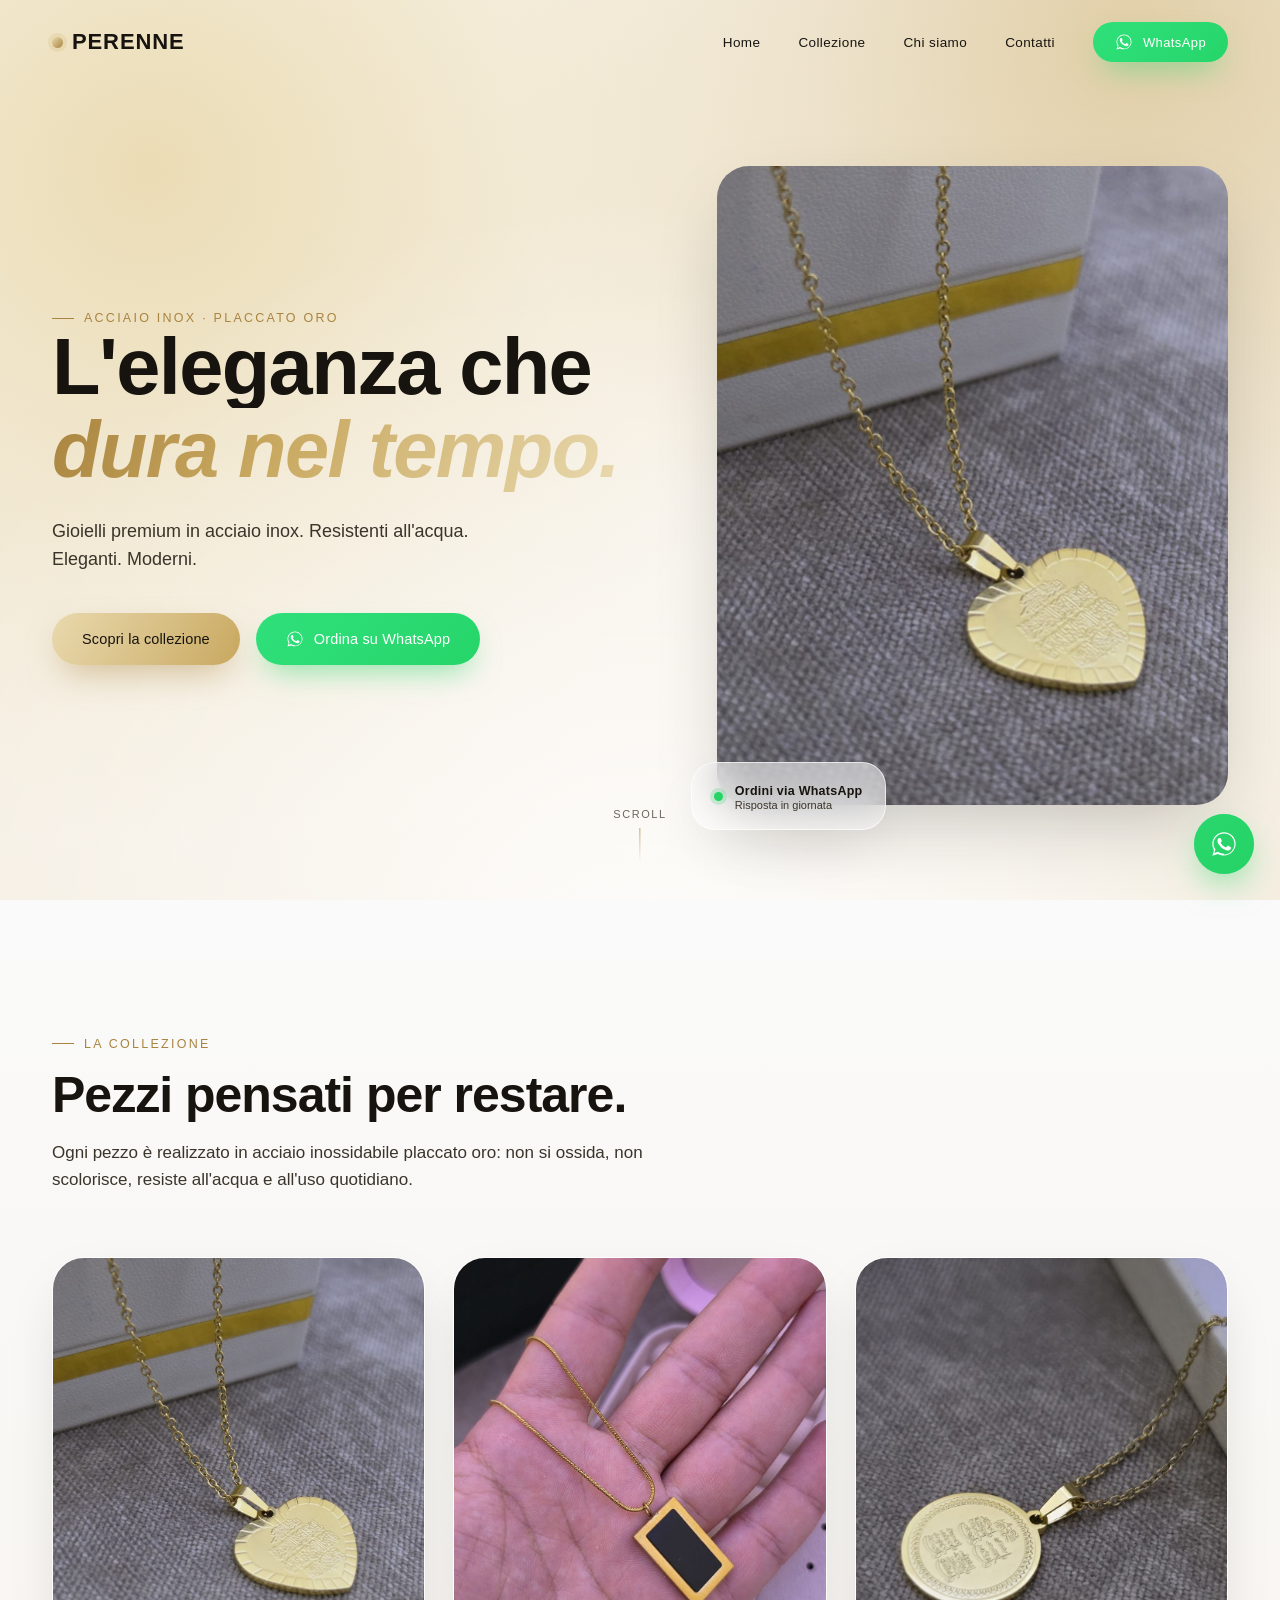
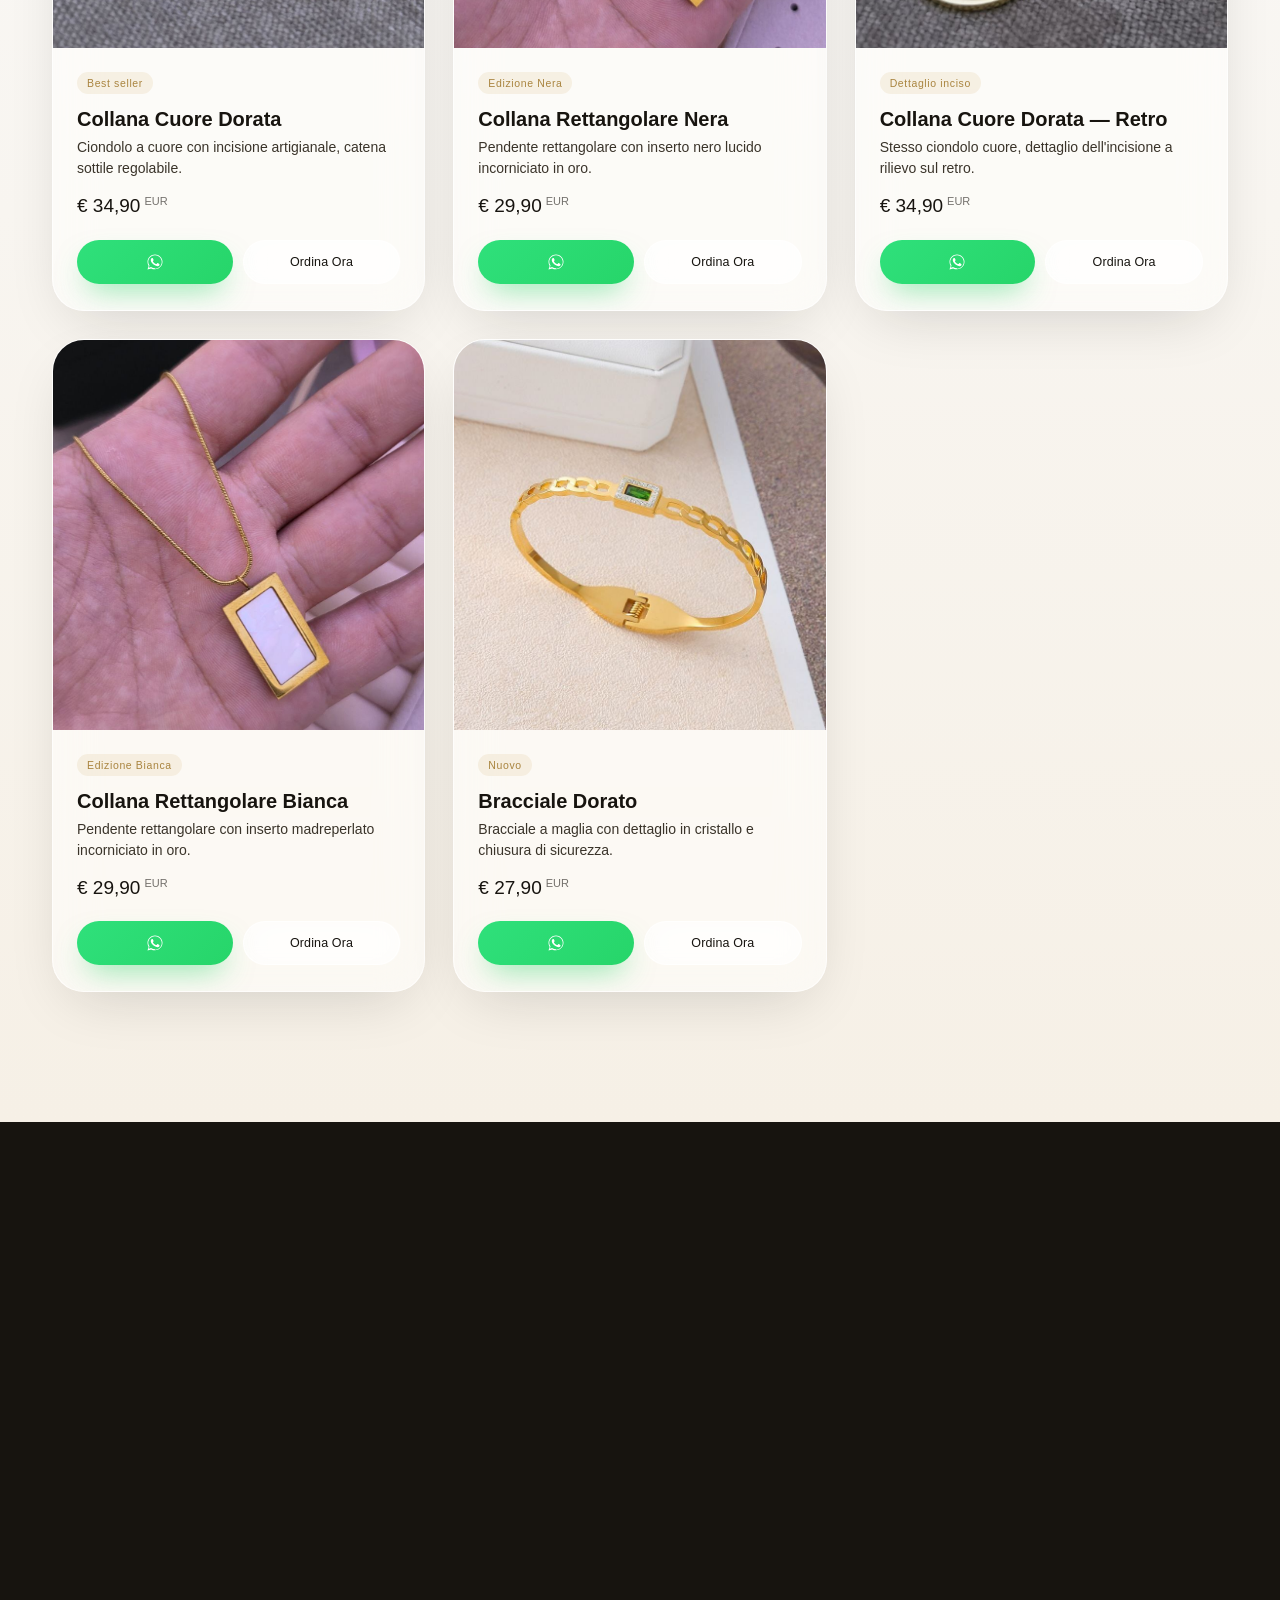
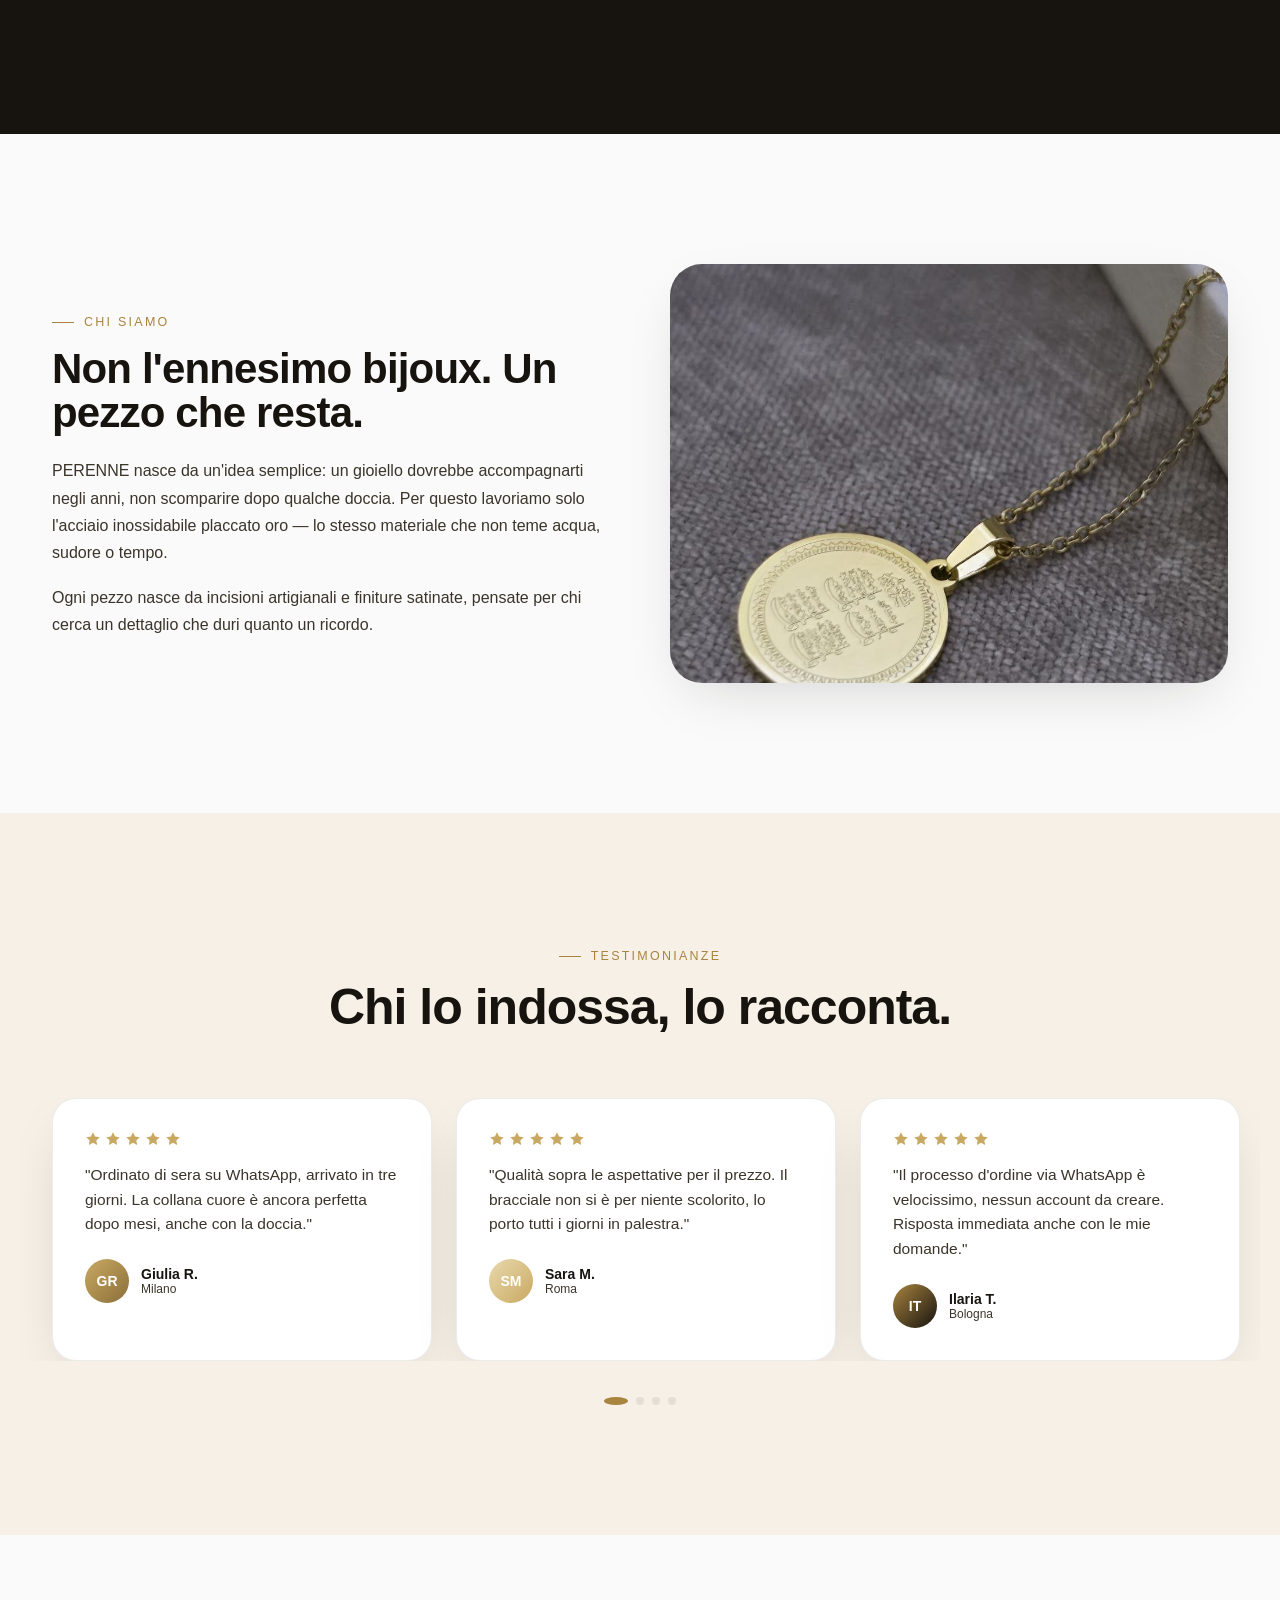
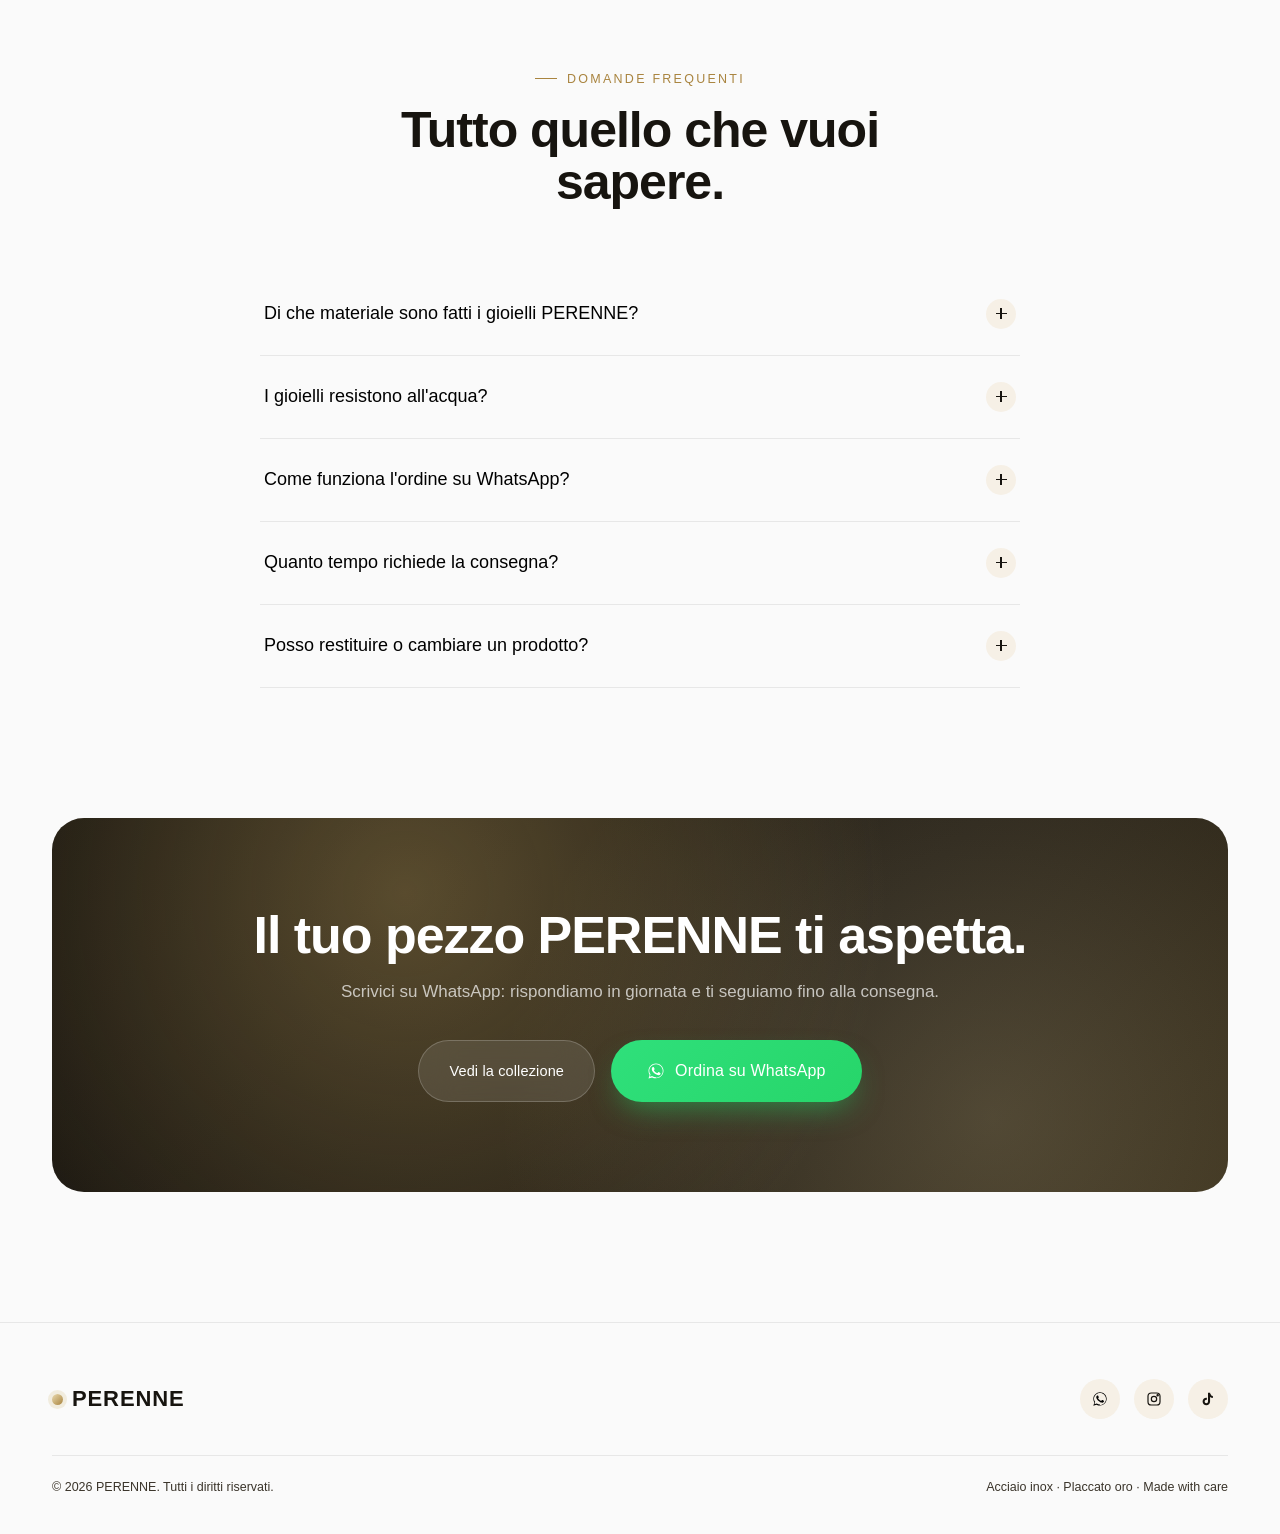
==== index.html @ 05eb6318 "Add files via upload" ====
<!DOCTYPE html>
<html lang="it">
<head>
<meta charset="UTF-8">
<meta name="viewport" content="width=device-width, initial-scale=1.0, viewport-fit=cover">
<title>PERENNE — Gioielli in Acciaio Inox Placcato Oro</title>
<meta name="description" content="PERENNE — gioielli premium in acciaio inossidabile placcato oro. Resistenti all'acqua, non scoloriscono, pensati per restare. Ordina in un messaggio su WhatsApp.">
<meta name="theme-color" content="#FAFAFA">
<meta property="og:title" content="PERENNE — Gioielli in Acciaio Inox Placcato Oro">
<meta property="og:description" content="Gioielli premium in acciaio inox. Resistenti all'acqua. Eleganti. Moderni.">
<meta property="og:type" content="website">
<link rel="preconnect" href="https://api.fontshare.com">
<link rel="stylesheet" href="https://api.fontshare.com/v2/css?f[]=clash-display@600,500,400&f[]=general-sans@600,500,400&f[]=space-grotesk@500,400&display=swap">
<link rel="icon" href="data:image/svg+xml,%3Csvg xmlns='http://www.w3.org/2000/svg' viewBox='0 0 100 100'%3E%3Ccircle cx='50' cy='50' r='46' fill='none' stroke='%23C9A961' stroke-width='6'/%3E%3Ccircle cx='50' cy='50' r='26' fill='%23C9A961'/%3E%3C/svg%3E">
<style>
/* ============ TOKENS ============ */
:root{
  --bg:#FAFAFA;
  --cream:#F6F0E6;
  --beige:#EBE0CC;
  --gold:#C9A961;
  --gold-light:#E9D9AE;
  --gold-deep:#A9843F;
  --ink:#17140F;
  --ink-soft:#3A342A;
  --white:#FFFFFF;
  --line:rgba(23,20,15,0.08);
  --glass:rgba(255,255,255,0.55);
  --glass-border:rgba(255,255,255,0.65);
  --shadow-soft:0 20px 60px -20px rgba(23,20,15,0.18);
  --shadow-deep:0 30px 80px -24px rgba(23,20,15,0.28);
  --radius-xl:32px;
  --radius-lg:24px;
  --radius-md:18px;
  --radius-sm:12px;
  --ff-display:'Clash Display', 'General Sans', sans-serif;
  --ff-body:'General Sans', sans-serif;
  --ff-mono:'Space Grotesk', sans-serif;
  --wa-green:#25D366;
  --ease:cubic-bezier(.16,.84,.24,1);
}

*{margin:0;padding:0;box-sizing:border-box;}
html{scroll-behavior:smooth;}
body{
  font-family:var(--ff-body);
  background:var(--bg);
  color:var(--ink);
  overflow-x:hidden;
  -webkit-font-smoothing:antialiased;
}
img{max-width:100%;display:block;}
a{color:inherit;text-decoration:none;}
button{font-family:inherit;cursor:pointer;border:none;background:none;}
::selection{background:var(--gold-light);color:var(--ink);}

@media (prefers-reduced-motion: reduce){
  *{animation-duration:0.01ms !important;animation-iteration-count:1 !important;transition-duration:0.01ms !important;scroll-behavior:auto !important;}
}

.container{max-width:1240px;margin:0 auto;padding:0 32px;}
@media(max-width:640px){.container{padding:0 20px;}}

.eyebrow{
  font-family:var(--ff-mono);
  font-size:12.5px;
  letter-spacing:0.18em;
  text-transform:uppercase;
  color:var(--gold-deep);
  display:inline-flex;
  align-items:center;
  gap:10px;
}
.eyebrow::before{
  content:'';
  width:22px;height:1px;
  background:var(--gold-deep);
  display:inline-block;
}

h1,h2,h3{font-family:var(--ff-display);font-weight:600;letter-spacing:-0.02em;line-height:1.05;}

/* ============ REVEAL ANIMATIONS ============ */
.reveal{opacity:0;transform:translateY(28px);transition:opacity 0.9s var(--ease), transform 0.9s var(--ease);}
.reveal.in{opacity:1;transform:translateY(0);}
.reveal-left{opacity:0;transform:translateX(-46px);transition:opacity 0.9s var(--ease), transform 0.9s var(--ease);}
.reveal-left.in{opacity:1;transform:translateX(0);}
.reveal-right{opacity:0;transform:translateX(46px);transition:opacity 0.9s var(--ease), transform 0.9s var(--ease);}
.reveal-right.in{opacity:1;transform:translateX(0);}
.reveal-scale{opacity:0;transform:scale(0.92);transition:opacity 1s var(--ease), transform 1s var(--ease);}
.reveal-scale.in{opacity:1;transform:scale(1);}
.reveal-blur{opacity:0;filter:blur(14px);transform:translateY(20px);transition:opacity 1s var(--ease), filter 1s var(--ease), transform 1s var(--ease);}
.reveal-blur.in{opacity:1;filter:blur(0);transform:translateY(0);}
.stagger > *{transition-delay:calc(var(--i,0) * 0.09s);}

/* ============ BUTTONS ============ */
.btn{
  position:relative;
  display:inline-flex;
  align-items:center;
  justify-content:center;
  gap:10px;
  padding:17px 30px;
  border-radius:100px;
  font-family:var(--ff-mono);
  font-size:14.5px;
  font-weight:500;
  letter-spacing:0.01em;
  white-space:nowrap;
  transition:transform 0.45s var(--ease), box-shadow 0.45s var(--ease);
  overflow:hidden;
  isolation:isolate;
}
.btn:active{transform:scale(0.97);}
.btn-gold{
  color:var(--ink);
  background:linear-gradient(120deg,var(--gold-light),var(--gold) 45%,var(--gold-deep) 100%);
  background-size:220% 220%;
  box-shadow:0 14px 34px -10px rgba(169,132,63,0.55);
}
.btn-gold::before{
  content:'';
  position:absolute;inset:0;
  background:linear-gradient(120deg,transparent,rgba(255,255,255,0.65),transparent);
  transform:translateX(-120%);
  transition:transform 0.7s var(--ease);
  z-index:1;
}
.btn-gold:hover{transform:translateY(-3px) scale(1.03);box-shadow:0 20px 46px -12px rgba(169,132,63,0.65);background-position:100% 50%;}
.btn-gold:hover::before{transform:translateX(120%);}
.btn-ghost{
  color:var(--ink);
  background:var(--glass);
  backdrop-filter:blur(18px);
  -webkit-backdrop-filter:blur(18px);
  border:1px solid var(--glass-border);
}
.btn-ghost:hover{transform:translateY(-3px) scale(1.03);box-shadow:var(--shadow-soft);background:rgba(255,255,255,0.8);}
.btn-wa{
  color:#fff;
  background:linear-gradient(135deg,#2FE07B,var(--wa-green) 60%,#1EAE52);
  background-size:200% 200%;
  box-shadow:0 14px 30px -10px rgba(37,211,102,0.55);
}
.btn-wa:hover{transform:translateY(-3px) scale(1.03);box-shadow:0 20px 42px -12px rgba(37,211,102,0.65);background-position:100% 50%;}
.btn-wa svg{width:18px;height:18px;fill:currentColor;}
.btn-block{width:100%;}
.btn-lg{padding:22px 36px;font-size:16px;}

/* ============ NAVBAR ============ */
#navbar{
  position:fixed;top:0;left:0;right:0;z-index:200;
  padding:22px 0;
  transition:background 0.5s var(--ease), padding 0.5s var(--ease), box-shadow 0.5s var(--ease), border-color .5s var(--ease);
  border-bottom:1px solid transparent;
}
#navbar.scrolled{
  background:rgba(250,250,250,0.72);
  backdrop-filter:blur(20px) saturate(160%);
  -webkit-backdrop-filter:blur(20px) saturate(160%);
  padding:14px 0;
  border-bottom:1px solid var(--line);
  box-shadow:0 8px 30px -20px rgba(23,20,15,0.2);
}
.nav-inner{display:flex;align-items:center;justify-content:space-between;}
.logo{
  font-family:var(--ff-display);
  font-size:22px;
  font-weight:600;
  letter-spacing:0.04em;
  display:flex;align-items:center;gap:9px;
}
.logo-mark{
  width:11px;height:11px;border-radius:50%;
  background:linear-gradient(135deg,var(--gold-light),var(--gold-deep));
  box-shadow:0 0 0 4px rgba(201,169,97,0.18);
}
.nav-links{display:flex;align-items:center;gap:38px;}
.nav-links a{
  font-family:var(--ff-mono);
  font-size:13.5px;
  letter-spacing:0.03em;
  position:relative;
  padding:4px 0;
}
.nav-links a:not(.btn)::after{
  content:'';position:absolute;left:0;bottom:0;width:0;height:1px;background:var(--ink);
  transition:width 0.4s var(--ease);
}
.nav-links a:not(.btn):hover::after{width:100%;}
.nav-cta{display:flex;align-items:center;gap:14px;}
.nav-links .btn{padding:11px 22px;font-size:13px;}
.burger{display:none;width:44px;height:44px;border-radius:50%;background:var(--glass);backdrop-filter:blur(14px);align-items:center;justify-content:center;border:1px solid var(--glass-border);}
.burger span{display:block;width:18px;height:1.5px;background:var(--ink);position:relative;}
.burger span::before,.burger span::after{content:'';position:absolute;left:0;width:18px;height:1.5px;background:var(--ink);transition:transform .3s;}
.burger span::before{top:-6px;}
.burger span::after{top:6px;}
@media(max-width:860px){
  .nav-links{position:fixed;top:0;right:0;height:100vh;width:78%;max-width:340px;
    background:rgba(250,250,250,0.97);backdrop-filter:blur(24px);
    flex-direction:column;justify-content:center;align-items:flex-start;gap:28px;
    padding:40px;transform:translateX(100%);transition:transform 0.5s var(--ease);
    box-shadow:-20px 0 60px rgba(0,0,0,0.1);}
  .nav-links.open{transform:translateX(0);}
  .nav-links a{font-size:19px;}
  .nav-links .btn{margin-top:10px;}
  .burger{display:flex;}
}

/* ============ HERO ============ */
#hero{
  position:relative;
  min-height:100vh;
  display:flex;
  align-items:center;
  padding:150px 0 80px;
  overflow:hidden;
}
.hero-bg{
  position:absolute;inset:-10%;
  background:
    radial-gradient(circle at 18% 24%, rgba(233,217,174,0.9), transparent 45%),
    radial-gradient(circle at 82% 12%, rgba(201,169,97,0.5), transparent 40%),
    radial-gradient(circle at 68% 78%, rgba(246,240,230,0.95), transparent 50%),
    linear-gradient(160deg,#FDFCFA 0%,#F6F0E6 55%,#EFE4CE 100%);
  z-index:-2;
}
.hero-bg::after{
  content:'';position:absolute;inset:0;
  background:radial-gradient(circle at 50% 100%, rgba(255,255,255,0.9), transparent 60%);
}
.hero-grid{
  display:grid;
  grid-template-columns:1.1fr 0.9fr;
  gap:40px;
  align-items:center;
  width:100%;
}
.hero-kicker{margin-bottom:26px;}
.hero-title{
  font-size:clamp(42px,6.2vw,84px);
  margin-bottom:26px;
}
.hero-title .line{display:block;overflow:hidden;}
.hero-title .line span{display:inline-block;transform:translateY(110%);transition:transform 1s var(--ease);}
.hero-title .line:nth-child(1) span{transition-delay:0.05s;}
.hero-title .line:nth-child(2) span{transition-delay:0.18s;}
#hero.loaded .hero-title .line span{transform:translateY(0);}
.hero-title .accent{
  background:linear-gradient(120deg,var(--gold-deep),var(--gold) 40%,var(--gold-light));
  -webkit-background-clip:text;background-clip:text;color:transparent;
  font-style:italic;
}
.hero-sub{
  font-size:18px;
  color:var(--ink-soft);
  max-width:440px;
  margin-bottom:40px;
  line-height:1.55;
}
.hero-actions{display:flex;gap:16px;flex-wrap:wrap;}
.hero-visual{position:relative;}
.hero-card{
  position:relative;
  border-radius:var(--radius-xl);
  overflow:hidden;
  box-shadow:var(--shadow-deep);
  aspect-ratio:4/5;
  will-change:transform;
}
.hero-card img{width:100%;height:100%;object-fit:cover;transform:scale(1.08);transition:transform 6s var(--ease);}
#hero.loaded .hero-card img{transform:scale(1);}
.hero-card::after{
  content:'';position:absolute;inset:0;
  background:linear-gradient(200deg,rgba(255,255,255,0.12),transparent 40%, rgba(23,20,15,0.18));
  mix-blend-mode:overlay;
}
.hero-float-badge{
  position:absolute;
  bottom:-26px;left:-26px;
  background:var(--glass);
  backdrop-filter:blur(20px);
  border:1px solid var(--glass-border);
  border-radius:var(--radius-lg);
  padding:18px 22px;
  box-shadow:var(--shadow-soft);
  display:flex;align-items:center;gap:12px;
  animation:floaty 5s ease-in-out infinite;
}
@keyframes floaty{0%,100%{transform:translateY(0);}50%{transform:translateY(-10px);}}
.hero-float-badge .dot{width:9px;height:9px;border-radius:50%;background:var(--wa-green);box-shadow:0 0 0 4px rgba(37,211,102,0.2);}
.hero-float-badge b{font-family:var(--ff-mono);font-size:12.5px;letter-spacing:0.02em;}
.hero-float-badge span{display:block;font-size:11px;color:var(--ink-soft);}
.scroll-cue{
  position:absolute;bottom:38px;left:50%;transform:translateX(-50%);
  display:flex;flex-direction:column;align-items:center;gap:8px;
  font-family:var(--ff-mono);font-size:11px;letter-spacing:0.14em;color:var(--ink-soft);
  opacity:0.75;
}
.scroll-cue .stick{width:1px;height:34px;background:linear-gradient(var(--gold-deep),transparent);position:relative;overflow:hidden;}
.scroll-cue .stick::after{content:'';position:absolute;top:-34px;left:0;width:100%;height:34px;background:linear-gradient(var(--ink),transparent);animation:scrollcue 2.2s ease-in-out infinite;}
@keyframes scrollcue{0%{top:-34px;}100%{top:34px;}}
@media(max-width:900px){
  .hero-grid{grid-template-columns:1fr;}
  .hero-visual{order:-1;max-width:340px;margin:0 auto 20px;}
  .hero-sub{max-width:100%;}
  #hero{padding:130px 0 60px;}
}

/* ============ SECTION SHELL ============ */
section{position:relative;}
.section-pad{padding:130px 0;}
@media(max-width:768px){.section-pad{padding:88px 0;}}
.section-head{max-width:640px;margin-bottom:64px;}
.section-head h2{font-size:clamp(30px,4vw,50px);margin-top:18px;}
.section-head p{margin-top:18px;color:var(--ink-soft);font-size:17px;line-height:1.6;}
.center{text-align:center;margin-left:auto;margin-right:auto;}

/* ============ PRODUCTS ============ */
#collezione{background:linear-gradient(180deg,var(--bg),var(--cream));}
.product-grid{
  display:grid;
  grid-template-columns:repeat(3,1fr);
  gap:28px;
}
@media(max-width:980px){.product-grid{grid-template-columns:repeat(2,1fr);}}
@media(max-width:620px){.product-grid{grid-template-columns:1fr;}}

.p-card{
  position:relative;
  border-radius:var(--radius-xl);
  background:var(--glass);
  backdrop-filter:blur(22px) saturate(140%);
  -webkit-backdrop-filter:blur(22px) saturate(140%);
  border:1px solid var(--glass-border);
  overflow:hidden;
  box-shadow:var(--shadow-soft);
  transition:transform 0.55s var(--ease), box-shadow 0.55s var(--ease);
  display:flex;flex-direction:column;
}
.p-card:hover{transform:translateY(-10px);box-shadow:var(--shadow-deep);}
.p-media{position:relative;aspect-ratio:1/1.05;overflow:hidden;cursor:pointer;}
.p-media img{width:100%;height:100%;object-fit:cover;transition:transform 0.8s var(--ease);}
.p-card:hover .p-media img{transform:scale(1.09);}
.p-media::after{content:'';position:absolute;inset:0;background:linear-gradient(180deg,transparent 60%,rgba(23,20,15,0.28));opacity:0;transition:opacity .5s;}
.p-card:hover .p-media::after{opacity:1;}
.p-zoom-tag{
  position:absolute;bottom:14px;left:14px;
  background:rgba(255,255,255,0.85);backdrop-filter:blur(10px);
  padding:7px 13px;border-radius:100px;font-family:var(--ff-mono);font-size:11px;letter-spacing:.05em;
  opacity:0;transform:translateY(8px);transition:all .4s var(--ease);
}
.p-card:hover .p-zoom-tag{opacity:1;transform:translateY(0);}
.p-body{padding:24px 24px 26px;display:flex;flex-direction:column;gap:6px;flex:1;}
.p-name{font-family:var(--ff-display);font-size:20px;font-weight:600;}
.p-desc{font-size:14px;color:var(--ink-soft);line-height:1.5;margin-bottom:10px;}
.p-price-row{display:flex;align-items:center;justify-content:space-between;margin-bottom:16px;}
.p-price{font-family:var(--ff-mono);font-size:19px;font-weight:500;}
.p-price sup{font-size:11px;opacity:.6;margin-left:4px;font-weight:400;}
.p-tag{font-family:var(--ff-mono);font-size:10.5px;letter-spacing:.06em;color:var(--gold-deep);background:rgba(201,169,97,0.14);padding:5px 10px;border-radius:100px;}
.p-actions{display:flex;gap:10px;margin-top:auto;}
.p-actions .btn{flex:1;padding:13px 14px;font-size:12.5px;}

/* ============ TRUST ============ */
#fiducia{background:var(--ink);color:#fff;}
#fiducia .section-head p{color:rgba(255,255,255,0.65);}
#fiducia .eyebrow{color:var(--gold-light);}
#fiducia .eyebrow::before{background:var(--gold-light);}
.trust-grid{display:grid;grid-template-columns:repeat(5,1fr);gap:20px;}
@media(max-width:980px){.trust-grid{grid-template-columns:repeat(3,1fr);}}
@media(max-width:620px){.trust-grid{grid-template-columns:repeat(2,1fr);}}
.trust-item{
  background:rgba(255,255,255,0.05);
  border:1px solid rgba(255,255,255,0.1);
  border-radius:var(--radius-lg);
  padding:30px 22px;
  text-align:center;
  transition:transform .5s var(--ease), background .5s var(--ease), border-color .5s var(--ease);
}
.trust-item:hover{transform:translateY(-8px);background:rgba(255,255,255,0.09);border-color:rgba(201,169,97,0.5);}
.trust-icon{
  width:52px;height:52px;margin:0 auto 16px;
  border-radius:50%;
  background:linear-gradient(135deg,var(--gold-light),var(--gold-deep));
  display:flex;align-items:center;justify-content:center;
  color:var(--ink);
}
.trust-icon svg{width:24px;height:24px;}
.trust-item b{display:block;font-family:var(--ff-mono);font-size:13.5px;letter-spacing:.02em;}

/* ============ TESTIMONIALS ============ */
#testimonianze{background:var(--cream);}
.t-track-wrap{overflow:hidden;position:relative;margin:0 -32px;padding:0 32px;}
.t-track{display:flex;gap:24px;transition:transform .8s var(--ease);}
.t-card{
  flex:0 0 min(380px,86vw);
  background:var(--white);
  border-radius:var(--radius-lg);
  padding:32px;
  box-shadow:var(--shadow-soft);
  border:1px solid var(--line);
}
.t-stars{display:flex;gap:4px;margin-bottom:16px;}
.t-stars svg{width:16px;height:16px;fill:var(--gold);opacity:0;transform:scale(0.4) rotate(-20deg);transition:all .5s var(--ease);}
.t-card.in .t-stars svg{opacity:1;transform:scale(1) rotate(0);}
.t-stars svg:nth-child(1){transition-delay:.05s;}
.t-stars svg:nth-child(2){transition-delay:.12s;}
.t-stars svg:nth-child(3){transition-delay:.19s;}
.t-stars svg:nth-child(4){transition-delay:.26s;}
.t-stars svg:nth-child(5){transition-delay:.33s;}
.t-quote{font-size:15.5px;line-height:1.6;color:var(--ink-soft);margin-bottom:22px;}
.t-person{display:flex;align-items:center;gap:12px;}
.t-avatar{
  width:44px;height:44px;border-radius:50%;
  display:flex;align-items:center;justify-content:center;
  font-family:var(--ff-mono);font-weight:600;font-size:14px;color:#fff;
}
.t-person b{display:block;font-size:14px;}
.t-person span{display:block;font-size:12px;color:var(--ink-soft);}
.t-dots{display:flex;justify-content:center;gap:8px;margin-top:36px;}
.t-dots button{width:8px;height:8px;border-radius:50%;background:var(--line);transition:all .4s var(--ease);}
.t-dots button.active{background:var(--gold-deep);width:24px;}

/* ============ FAQ ============ */
.faq-list{max-width:760px;margin:0 auto;}
.faq-item{
  border-bottom:1px solid var(--line);
}
.faq-q{
  display:flex;align-items:center;justify-content:space-between;
  padding:26px 4px;width:100%;text-align:left;
  font-family:var(--ff-display);font-size:18px;font-weight:500;
}
.faq-q .plus{
  width:30px;height:30px;border-radius:50%;background:var(--cream);
  display:flex;align-items:center;justify-content:center;flex-shrink:0;margin-left:20px;
  position:relative;transition:transform .5s var(--ease), background .4s;
}
.faq-q .plus::before,.faq-q .plus::after{content:'';position:absolute;background:var(--ink);transition:transform .4s var(--ease);}
.faq-q .plus::before{width:11px;height:1.4px;}
.faq-q .plus::after{width:1.4px;height:11px;}
.faq-item.open .plus{background:var(--gold);transform:rotate(180deg);}
.faq-item.open .plus::after{transform:scaleY(0);}
.faq-a{max-height:0;overflow:hidden;transition:max-height .6s var(--ease);}
.faq-a p{padding:0 4px 26px;color:var(--ink-soft);font-size:15px;line-height:1.6;max-width:640px;}

/* ============ CTA FINALE ============ */
#cta-finale{
  background:linear-gradient(135deg,var(--ink),#241f16 60%,#332a17);
  color:#fff;
  border-radius:var(--radius-xl);
  margin:0 auto 130px;
  max-width:1240px;
  padding:90px 60px;
  text-align:center;
  position:relative;
  overflow:hidden;
}
#cta-finale::before{
  content:'';position:absolute;inset:0;
  background:radial-gradient(circle at 30% 20%, rgba(201,169,97,0.35), transparent 55%),
             radial-gradient(circle at 80% 80%, rgba(233,217,174,0.2), transparent 50%);
}
#cta-finale h2{font-size:clamp(30px,4.6vw,52px);position:relative;margin-bottom:20px;}
#cta-finale p{position:relative;color:rgba(255,255,255,0.7);margin-bottom:38px;font-size:17px;}
#cta-finale .btn-row{position:relative;display:flex;gap:16px;justify-content:center;flex-wrap:wrap;}
@media(max-width:640px){#cta-finale{padding:60px 26px;margin-bottom:80px;}}

/* ============ FOOTER ============ */
footer{padding:56px 0 40px;border-top:1px solid var(--line);}
.footer-inner{display:flex;justify-content:space-between;align-items:center;flex-wrap:wrap;gap:24px;}
.footer-social{display:flex;gap:14px;}
.footer-social a{
  width:40px;height:40px;border-radius:50%;background:var(--cream);
  display:flex;align-items:center;justify-content:center;
  transition:all .4s var(--ease);
}
.footer-social a:hover{background:var(--gold);transform:translateY(-4px);}
.footer-social svg{width:16px;height:16px;}
.footer-bottom{margin-top:36px;padding-top:24px;border-top:1px solid var(--line);display:flex;justify-content:space-between;flex-wrap:wrap;gap:10px;font-size:12.5px;color:var(--ink-soft);font-family:var(--ff-mono);}

/* ============ WHATSAPP FLOAT ============ */
#wa-float{
  position:fixed;bottom:26px;right:26px;z-index:300;
  width:60px;height:60px;border-radius:50%;
  background:linear-gradient(135deg,#2FE07B,var(--wa-green));
  display:flex;align-items:center;justify-content:center;
  box-shadow:0 14px 34px -8px rgba(37,211,102,0.6);
  transition:transform .4s var(--ease);
}
#wa-float:hover{transform:scale(1.08);}
#wa-float svg{width:28px;height:28px;fill:#fff;}
#wa-float::before{
  content:'';position:absolute;inset:0;border-radius:50%;
  background:var(--wa-green);opacity:0.6;
  animation:pulse 2.2s ease-out infinite;
  z-index:-1;
}
@keyframes pulse{0%{transform:scale(1);opacity:.55;}100%{transform:scale(1.9);opacity:0;}}

/* ============ PRODUCT MODAL ============ */
#p-modal{
  position:fixed;inset:0;z-index:500;
  display:flex;align-items:center;justify-content:center;
  padding:24px;
  opacity:0;pointer-events:none;
  transition:opacity .5s var(--ease);
}
#p-modal.open{opacity:1;pointer-events:auto;}
#p-modal .backdrop{position:absolute;inset:0;background:rgba(23,20,15,0.55);backdrop-filter:blur(10px);}
.modal-panel{
  position:relative;background:var(--bg);border-radius:var(--radius-xl);
  max-width:960px;width:100%;max-height:88vh;overflow-y:auto;
  box-shadow:var(--shadow-deep);
  display:grid;grid-template-columns:1fr 1fr;
  transform:translateY(30px) scale(0.97);opacity:0;
  transition:transform .5s var(--ease), opacity .5s var(--ease);
}
#p-modal.open .modal-panel{transform:translateY(0) scale(1);opacity:1;}
.modal-close{
  position:absolute;top:18px;right:18px;z-index:2;
  width:38px;height:38px;border-radius:50%;background:var(--glass);backdrop-filter:blur(10px);
  display:flex;align-items:center;justify-content:center;border:1px solid var(--glass-border);
  transition:transform .3s var(--ease);
}
.modal-close:hover{transform:rotate(90deg);}
.modal-gallery{position:relative;background:var(--cream);}
.modal-gallery img{width:100%;height:100%;object-fit:cover;min-height:320px;}
.modal-info{padding:44px 40px;display:flex;flex-direction:column;}
.modal-info .p-tag{align-self:flex-start;margin-bottom:16px;}
.modal-info h3{font-size:30px;margin-bottom:10px;}
.modal-price{font-family:var(--ff-mono);font-size:24px;margin-bottom:20px;color:var(--gold-deep);}
.modal-info > p{color:var(--ink-soft);line-height:1.6;margin-bottom:24px;}
.modal-features{list-style:none;margin-bottom:30px;display:flex;flex-direction:column;gap:12px;}
.modal-features li{display:flex;align-items:center;gap:10px;font-size:14.5px;}
.modal-features svg{width:17px;height:17px;flex-shrink:0;color:var(--gold-deep);}
.modal-info .btn-lg{margin-top:auto;}
@media(max-width:760px){
  .modal-panel{grid-template-columns:1fr;max-height:92vh;}
  .modal-gallery img{min-height:260px;}
  .modal-info{padding:32px 26px;}
}
</style>
</head>
<body>

<!-- ============ NAVBAR ============ -->
<nav id="navbar">
  <div class="container nav-inner">
    <a href="#hero" class="logo"><span class="logo-mark"></span>PERENNE</a>
    <div class="nav-links" id="navLinks">
      <a href="#hero">Home</a>
      <a href="#collezione">Collezione</a>
      <a href="#chi-siamo">Chi siamo</a>
      <a href="#faq">Contatti</a>
      <a href="#" class="btn btn-wa" data-wa-generic>
        <svg viewBox="0 0 24 24"><path d="M17.5 14.4c-.3-.1-1.7-.9-2-1-.3-.1-.5-.1-.6.1-.2.3-.7 1-.9 1.2-.2.2-.3.2-.6.1-.3-.1-1.3-.5-2.4-1.5-.9-.8-1.5-1.8-1.7-2.1-.2-.3 0-.5.1-.6.1-.1.3-.3.4-.5.1-.1.2-.3.3-.4.1-.2 0-.3 0-.5s-.6-1.5-.9-2c-.2-.5-.5-.4-.6-.4h-.5c-.2 0-.5.1-.7.3-.3.3-1 1-1 2.4s1 2.8 1.2 3c.1.2 2 3.1 4.9 4.3.7.3 1.2.5 1.6.6.7.2 1.3.2 1.8.1.5-.1 1.7-.7 1.9-1.3.2-.7.2-1.2.2-1.3-.1-.1-.3-.2-.6-.3z"/><path d="M12 2C6.5 2 2 6.5 2 12c0 1.9.5 3.7 1.5 5.3L2 22l4.8-1.5c1.5.8 3.3 1.3 5.2 1.3 5.5 0 10-4.5 10-10S17.5 2 12 2zm0 18.3c-1.7 0-3.4-.5-4.8-1.4l-.3-.2-3.2 1 1-3.2-.2-.3C3.5 14.7 3 13.4 3 12c0-4.9 4.1-9 9-9s9 4.1 9 9-4.1 9-9 9z"/></svg>
        WhatsApp
      </a>
    </div>
    <button class="burger" id="burgerBtn" aria-label="Menu"><span></span></button>
  </div>
</nav>

<!-- ============ HERO ============ -->
<section id="hero">
  <div class="hero-bg"></div>
  <div class="container hero-grid">
    <div class="hero-copy">
      <div class="eyebrow reveal">Acciaio Inox · Placcato Oro</div>
      <h1 class="hero-title">
        <span class="line"><span>L'eleganza che</span></span>
        <span class="line"><span class="accent">dura nel tempo.</span></span>
      </h1>
      <p class="hero-sub reveal" style="transition-delay:.3s">Gioielli premium in acciaio inox. Resistenti all'acqua. Eleganti. Moderni.</p>
      <div class="hero-actions reveal" style="transition-delay:.4s">
        <a href="#collezione" class="btn btn-gold">Scopri la collezione</a>
        <a href="#" class="btn btn-wa" data-wa-generic>
          <svg viewBox="0 0 24 24"><path d="M17.5 14.4c-.3-.1-1.7-.9-2-1-.3-.1-.5-.1-.6.1-.2.3-.7 1-.9 1.2-.2.2-.3.2-.6.1-.3-.1-1.3-.5-2.4-1.5-.9-.8-1.5-1.8-1.7-2.1-.2-.3 0-.5.1-.6.1-.1.3-.3.4-.5.1-.1.2-.3.3-.4.1-.2 0-.3 0-.5s-.6-1.5-.9-2c-.2-.5-.5-.4-.6-.4h-.5c-.2 0-.5.1-.7.3-.3.3-1 1-1 2.4s1 2.8 1.2 3c.1.2 2 3.1 4.9 4.3.7.3 1.2.5 1.6.6.7.2 1.3.2 1.8.1.5-.1 1.7-.7 1.9-1.3.2-.7.2-1.2.2-1.3-.1-.1-.3-.2-.6-.3z"/><path d="M12 2C6.5 2 2 6.5 2 12c0 1.9.5 3.7 1.5 5.3L2 22l4.8-1.5c1.5.8 3.3 1.3 5.2 1.3 5.5 0 10-4.5 10-10S17.5 2 12 2zm0 18.3c-1.7 0-3.4-.5-4.8-1.4l-.3-.2-3.2 1 1-3.2-.2-.3C3.5 14.7 3 13.4 3 12c0-4.9 4.1-9 9-9s9 4.1 9 9-4.1 9-9 9z"/></svg>
          Ordina su WhatsApp
        </a>
      </div>
    </div>
    <div class="hero-visual reveal-scale" id="heroVisual">
      <div class="hero-card" id="heroParallax">
        <img src="[data-uri]" alt="Collana cuore dorata PERENNE, acciaio inox placcato oro" width="900" height="1125">
      </div>
      <div class="hero-float-badge">
        <span class="dot"></span>
        <div><b>Ordini via WhatsApp</b><span>Risposta in giornata</span></div>
      </div>
    </div>
  </div>
  <div class="scroll-cue"><span>SCROLL</span><span class="stick"></span></div>
</section>

<!-- ============ COLLEZIONE ============ -->
<section id="collezione" class="section-pad">
  <div class="container">
    <div class="section-head reveal-left">
      <div class="eyebrow">La Collezione</div>
      <h2>Pezzi pensati per restare.</h2>
      <p>Ogni pezzo è realizzato in acciaio inossidabile placcato oro: non si ossida, non scolorisce, resiste all'acqua e all'uso quotidiano.</p>
    </div>
    <div class="product-grid" id="productGrid"></div>
  </div>
</section>

<!-- ============ CHI SIAMO / FIDUCIA ============ -->
<section id="fiducia" class="section-pad">
  <div class="container">
    <div class="section-head center reveal">
      <div class="eyebrow" style="justify-content:center">Perché PERENNE</div>
      <h2>Costruiti per durare, non solo per brillare.</h2>
    </div>
    <div class="trust-grid stagger" id="trustGrid"></div>
  </div>
</section>

<!-- ============ CHI SIAMO ============ -->
<section id="chi-siamo" class="section-pad">
  <div class="container" style="display:grid;grid-template-columns:1fr 1fr;gap:60px;align-items:center;">
    <div class="reveal-left">
      <div class="eyebrow">Chi siamo</div>
      <h2 style="font-size:clamp(28px,3.6vw,42px);margin-top:18px;margin-bottom:22px;">Non l'ennesimo bijoux. Un pezzo che resta.</h2>
      <p style="color:var(--ink-soft);line-height:1.7;font-size:16px;margin-bottom:18px;">PERENNE nasce da un'idea semplice: un gioiello dovrebbe accompagnarti negli anni, non scomparire dopo qualche doccia. Per questo lavoriamo solo l'acciaio inossidabile placcato oro — lo stesso materiale che non teme acqua, sudore o tempo.</p>
      <p style="color:var(--ink-soft);line-height:1.7;font-size:16px;">Ogni pezzo nasce da incisioni artigianali e finiture satinate, pensate per chi cerca un dettaglio che duri quanto un ricordo.</p>
    </div>
    <div class="reveal-right" style="border-radius:var(--radius-xl);overflow:hidden;box-shadow:var(--shadow-soft);aspect-ratio:4/3;">
      <img src="[data-uri]" alt="Dettaglio incisione artigianale su ciondolo PERENNE" style="width:100%;height:100%;object-fit:cover;">
    </div>
  </div>
</section>

<!-- ============ TESTIMONIANZE ============ -->
<section id="testimonianze" class="section-pad">
  <div class="container">
    <div class="section-head center reveal">
      <div class="eyebrow" style="justify-content:center">Testimonianze</div>
      <h2>Chi lo indossa, lo racconta.</h2>
    </div>
  </div>
  <div class="container">
    <div class="t-track-wrap">
      <div class="t-track" id="tTrack"></div>
    </div>
    <div class="t-dots" id="tDots"></div>
  </div>
</section>

<!-- ============ FAQ ============ -->
<section id="faq" class="section-pad">
  <div class="container">
    <div class="section-head center reveal">
      <div class="eyebrow" style="justify-content:center">Domande frequenti</div>
      <h2>Tutto quello che vuoi sapere.</h2>
    </div>
    <div class="faq-list reveal" id="faqList"></div>
  </div>
</section>

<!-- ============ CTA FINALE ============ -->
<div class="container">
  <div id="cta-finale" class="reveal-scale">
    <h2>Il tuo pezzo PERENNE ti aspetta.</h2>
    <p>Scrivici su WhatsApp: rispondiamo in giornata e ti seguiamo fino alla consegna.</p>
    <div class="btn-row">
      <a href="#collezione" class="btn btn-ghost" style="background:rgba(255,255,255,0.1);border-color:rgba(255,255,255,0.2);color:#fff;">Vedi la collezione</a>
      <a href="#" class="btn btn-wa btn-lg" data-wa-generic>
        <svg viewBox="0 0 24 24"><path d="M17.5 14.4c-.3-.1-1.7-.9-2-1-.3-.1-.5-.1-.6.1-.2.3-.7 1-.9 1.2-.2.2-.3.2-.6.1-.3-.1-1.3-.5-2.4-1.5-.9-.8-1.5-1.8-1.7-2.1-.2-.3 0-.5.1-.6.1-.1.3-.3.4-.5.1-.1.2-.3.3-.4.1-.2 0-.3 0-.5s-.6-1.5-.9-2c-.2-.5-.5-.4-.6-.4h-.5c-.2 0-.5.1-.7.3-.3.3-1 1-1 2.4s1 2.8 1.2 3c.1.2 2 3.1 4.9 4.3.7.3 1.2.5 1.6.6.7.2 1.3.2 1.8.1.5-.1 1.7-.7 1.9-1.3.2-.7.2-1.2.2-1.3-.1-.1-.3-.2-.6-.3z"/><path d="M12 2C6.5 2 2 6.5 2 12c0 1.9.5 3.7 1.5 5.3L2 22l4.8-1.5c1.5.8 3.3 1.3 5.2 1.3 5.5 0 10-4.5 10-10S17.5 2 12 2zm0 18.3c-1.7 0-3.4-.5-4.8-1.4l-.3-.2-3.2 1 1-3.2-.2-.3C3.5 14.7 3 13.4 3 12c0-4.9 4.1-9 9-9s9 4.1 9 9-4.1 9-9 9z"/></svg>
        Ordina su WhatsApp
      </a>
    </div>
  </div>
</div>

<!-- ============ FOOTER ============ -->
<footer>
  <div class="container">
    <div class="footer-inner">
      <a href="#hero" class="logo"><span class="logo-mark"></span>PERENNE</a>
      <div class="footer-social">
        <a href="#" data-wa-generic aria-label="WhatsApp"><svg viewBox="0 0 24 24"><path d="M17.5 14.4c-.3-.1-1.7-.9-2-1-.3-.1-.5-.1-.6.1-.2.3-.7 1-.9 1.2-.2.2-.3.2-.6.1-.3-.1-1.3-.5-2.4-1.5-.9-.8-1.5-1.8-1.7-2.1-.2-.3 0-.5.1-.6.1-.1.3-.3.4-.5.1-.1.2-.3.3-.4.1-.2 0-.3 0-.5s-.6-1.5-.9-2c-.2-.5-.5-.4-.6-.4h-.5c-.2 0-.5.1-.7.3-.3.3-1 1-1 2.4s1 2.8 1.2 3c.1.2 2 3.1 4.9 4.3.7.3 1.2.5 1.6.6.7.2 1.3.2 1.8.1.5-.1 1.7-.7 1.9-1.3.2-.7.2-1.2.2-1.3-.1-.1-.3-.2-.6-.3z"/><path d="M12 2C6.5 2 2 6.5 2 12c0 1.9.5 3.7 1.5 5.3L2 22l4.8-1.5c1.5.8 3.3 1.3 5.2 1.3 5.5 0 10-4.5 10-10S17.5 2 12 2zm0 18.3c-1.7 0-3.4-.5-4.8-1.4l-.3-.2-3.2 1 1-3.2-.2-.3C3.5 14.7 3 13.4 3 12c0-4.9 4.1-9 9-9s9 4.1 9 9-4.1 9-9 9z"/></svg></a>
        <a href="#" aria-label="Instagram"><svg viewBox="0 0 24 24" fill="none" stroke="currentColor" stroke-width="1.8"><rect x="3" y="3" width="18" height="18" rx="5"/><circle cx="12" cy="12" r="4"/><circle cx="17.5" cy="6.5" r="1"/></svg></a>
        <a href="#" aria-label="TikTok"><svg viewBox="0 0 24 24" fill="currentColor"><path d="M16.6 5.8c-.9-.8-1.4-1.9-1.5-3.1h-3.1v13.1c0 1.4-1.1 2.5-2.5 2.5s-2.5-1.1-2.5-2.5 1.1-2.5 2.5-2.5c.3 0 .5 0 .8.1v-3.2c-.3 0-.5-.1-.8-.1-3.1 0-5.6 2.5-5.6 5.6s2.5 5.6 5.6 5.6 5.6-2.5 5.6-5.6V9.1c1.2.9 2.7 1.4 4.2 1.4V7.4c-.9 0-1.9-.3-2.7-.9z"/></svg></a>
      </div>
    </div>
    <div class="footer-bottom">
      <span>© 2026 PERENNE. Tutti i diritti riservati.</span>
      <span>Acciaio inox · Placcato oro · Made with care</span>
    </div>
  </div>
</footer>

<!-- ============ WHATSAPP FLOAT ============ -->
<a id="wa-float" href="#" data-wa-generic aria-label="Scrivici su WhatsApp">
  <svg viewBox="0 0 24 24"><path d="M17.5 14.4c-.3-.1-1.7-.9-2-1-.3-.1-.5-.1-.6.1-.2.3-.7 1-.9 1.2-.2.2-.3.2-.6.1-.3-.1-1.3-.5-2.4-1.5-.9-.8-1.5-1.8-1.7-2.1-.2-.3 0-.5.1-.6.1-.1.3-.3.4-.5.1-.1.2-.3.3-.4.1-.2 0-.3 0-.5s-.6-1.5-.9-2c-.2-.5-.5-.4-.6-.4h-.5c-.2 0-.5.1-.7.3-.3.3-1 1-1 2.4s1 2.8 1.2 3c.1.2 2 3.1 4.9 4.3.7.3 1.2.5 1.6.6.7.2 1.3.2 1.8.1.5-.1 1.7-.7 1.9-1.3.2-.7.2-1.2.2-1.3-.1-.1-.3-.2-.6-.3z"/><path d="M12 2C6.5 2 2 6.5 2 12c0 1.9.5 3.7 1.5 5.3L2 22l4.8-1.5c1.5.8 3.3 1.3 5.2 1.3 5.5 0 10-4.5 10-10S17.5 2 12 2zm0 18.3c-1.7 0-3.4-.5-4.8-1.4l-.3-.2-3.2 1 1-3.2-.2-.3C3.5 14.7 3 13.4 3 12c0-4.9 4.1-9 9-9s9 4.1 9 9-4.1 9-9 9z"/></svg>
</a>

<!-- ============ PRODUCT MODAL ============ -->
<div id="p-modal">
  <div class="backdrop" data-close-modal></div>
  <div class="modal-panel">
    <button class="modal-close" data-close-modal aria-label="Chiudi">
      <svg width="16" height="16" viewBox="0 0 24 24" fill="none" stroke="currentColor" stroke-width="2"><path d="M18 6L6 18M6 6l12 12"/></svg>
    </button>
    <div class="modal-gallery"><img id="modalImg" src="" alt=""></div>
    <div class="modal-info">
      <span class="p-tag" id="modalTag">Acciaio Inox</span>
      <h3 id="modalName"></h3>
      <div class="modal-price" id="modalPrice"></div>
      <p id="modalDesc"></p>
      <ul class="modal-features">
        <li><svg viewBox="0 0 24 24" fill="none" stroke="currentColor" stroke-width="2"><path d="M20 6L9 17l-5-5"/></svg> Acciaio inossidabile placcato oro</li>
        <li><svg viewBox="0 0 24 24" fill="none" stroke="currentColor" stroke-width="2"><path d="M20 6L9 17l-5-5"/></svg> Resistente all'acqua, ideale per l'uso quotidiano</li>
        <li><svg viewBox="0 0 24 24" fill="none" stroke="currentColor" stroke-width="2"><path d="M20 6L9 17l-5-5"/></svg> Non si ossida e non scolorisce nel tempo</li>
        <li><svg viewBox="0 0 24 24" fill="none" stroke="currentColor" stroke-width="2"><path d="M20 6L9 17l-5-5"/></svg> Confezione regalo inclusa</li>
      </ul>
      <a href="#" class="btn btn-wa btn-lg btn-block" id="modalWaBtn">
        <svg viewBox="0 0 24 24"><path d="M17.5 14.4c-.3-.1-1.7-.9-2-1-.3-.1-.5-.1-.6.1-.2.3-.7 1-.9 1.2-.2.2-.3.2-.6.1-.3-.1-1.3-.5-2.4-1.5-.9-.8-1.5-1.8-1.7-2.1-.2-.3 0-.5.1-.6.1-.1.3-.3.4-.5.1-.1.2-.3.3-.4.1-.2 0-.3 0-.5s-.6-1.5-.9-2c-.2-.5-.5-.4-.6-.4h-.5c-.2 0-.5.1-.7.3-.3.3-1 1-1 2.4s1 2.8 1.2 3c.1.2 2 3.1 4.9 4.3.7.3 1.2.5 1.6.6.7.2 1.3.2 1.8.1.5-.1 1.7-.7 1.9-1.3.2-.7.2-1.2.2-1.3-.1-.1-.3-.2-.6-.3z"/><path d="M12 2C6.5 2 2 6.5 2 12c0 1.9.5 3.7 1.5 5.3L2 22l4.8-1.5c1.5.8 3.3 1.3 5.2 1.3 5.5 0 10-4.5 10-10S17.5 2 12 2zm0 18.3c-1.7 0-3.4-.5-4.8-1.4l-.3-.2-3.2 1 1-3.2-.2-.3C3.5 14.7 3 13.4 3 12c0-4.9 4.1-9 9-9s9 4.1 9 9-4.1 9-9 9z"/></svg>
        ORDINA SU WHATSAPP
      </a>
    </div>
  </div>
</div>

<script src="script.js"></script>
</body>
</html>
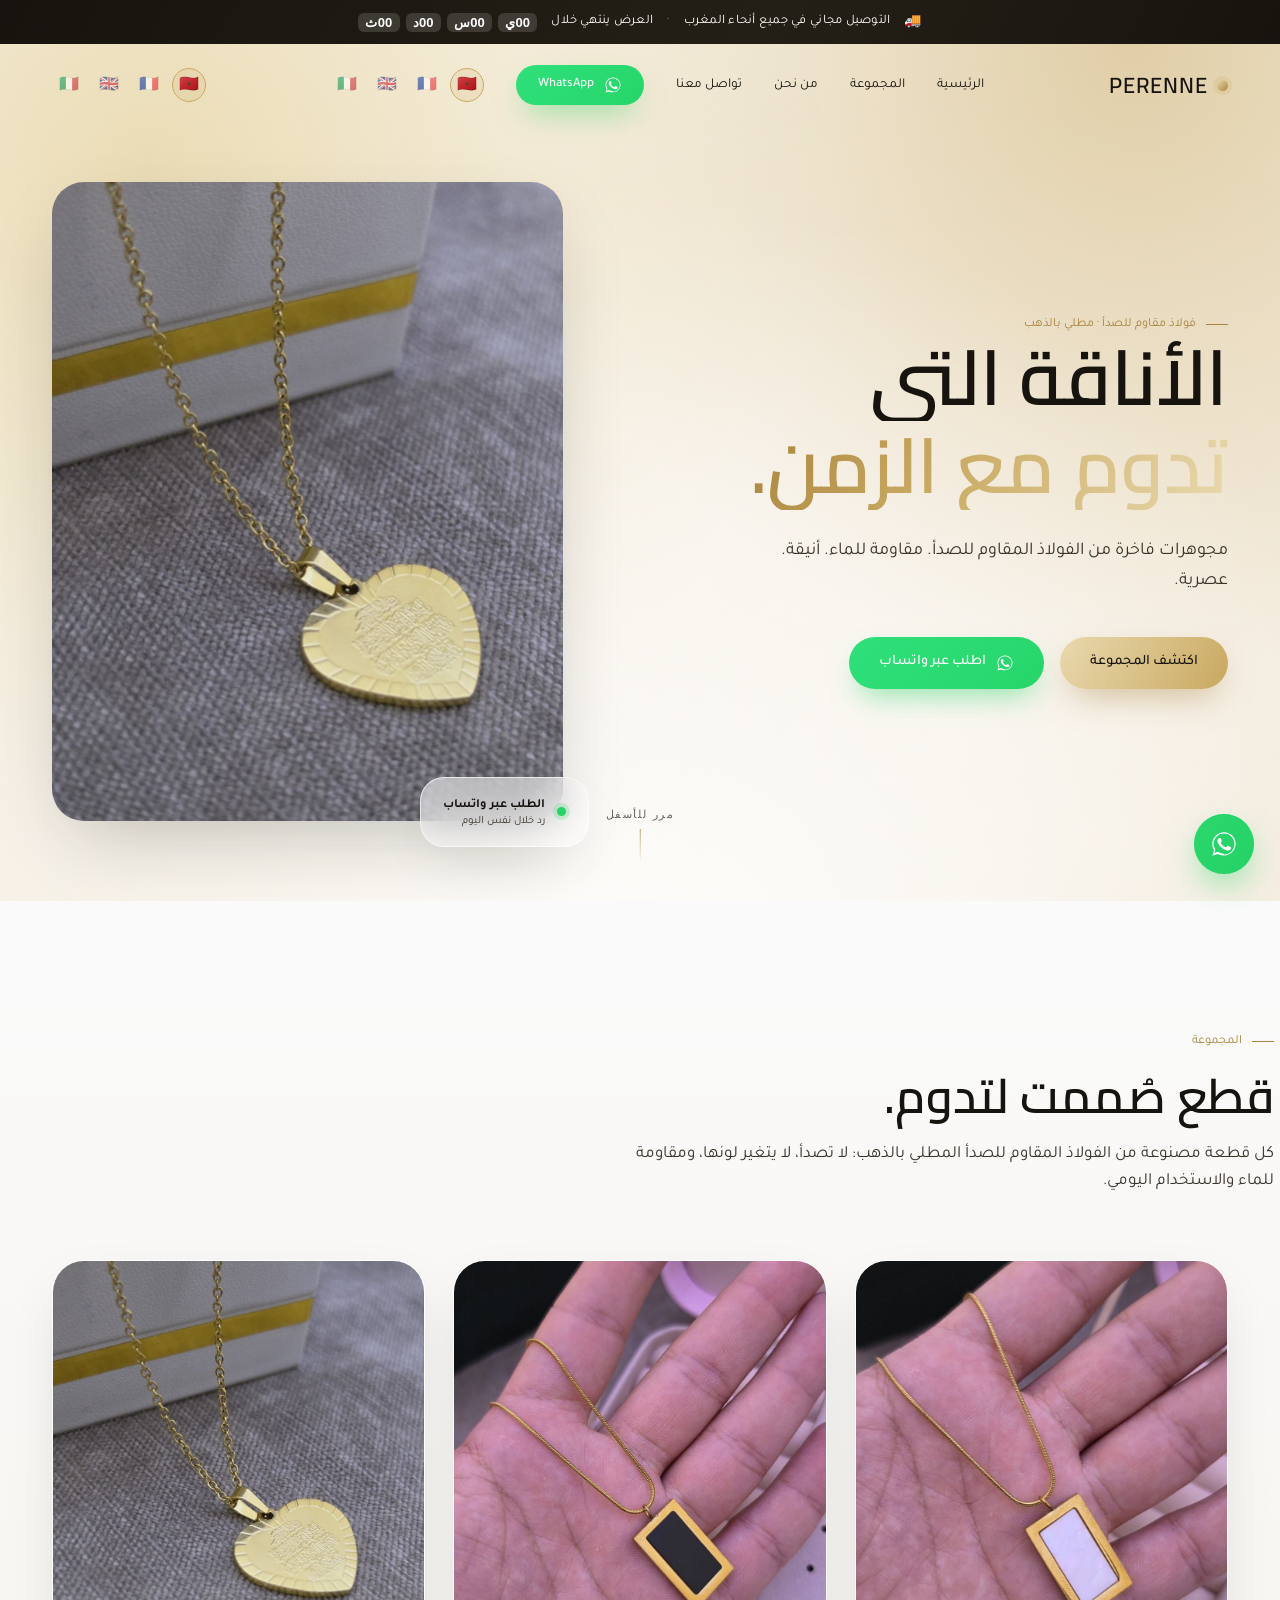
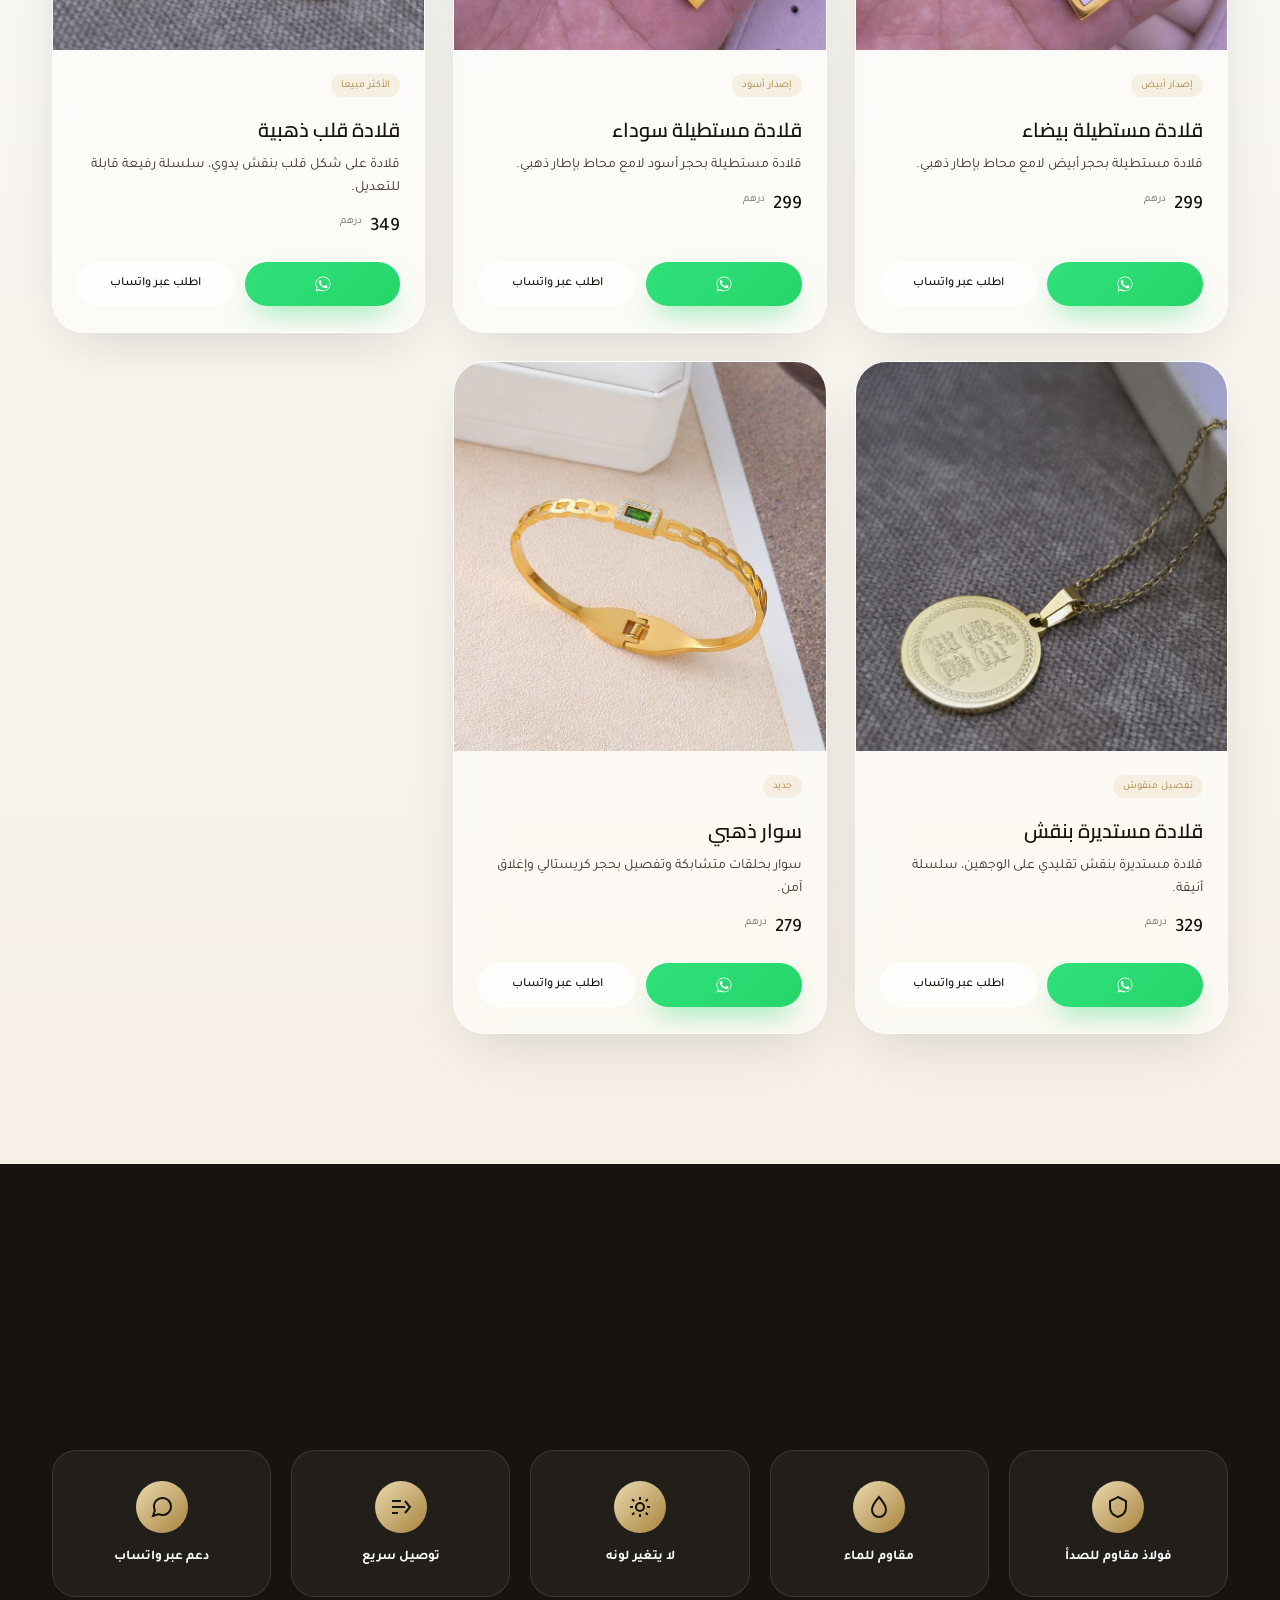
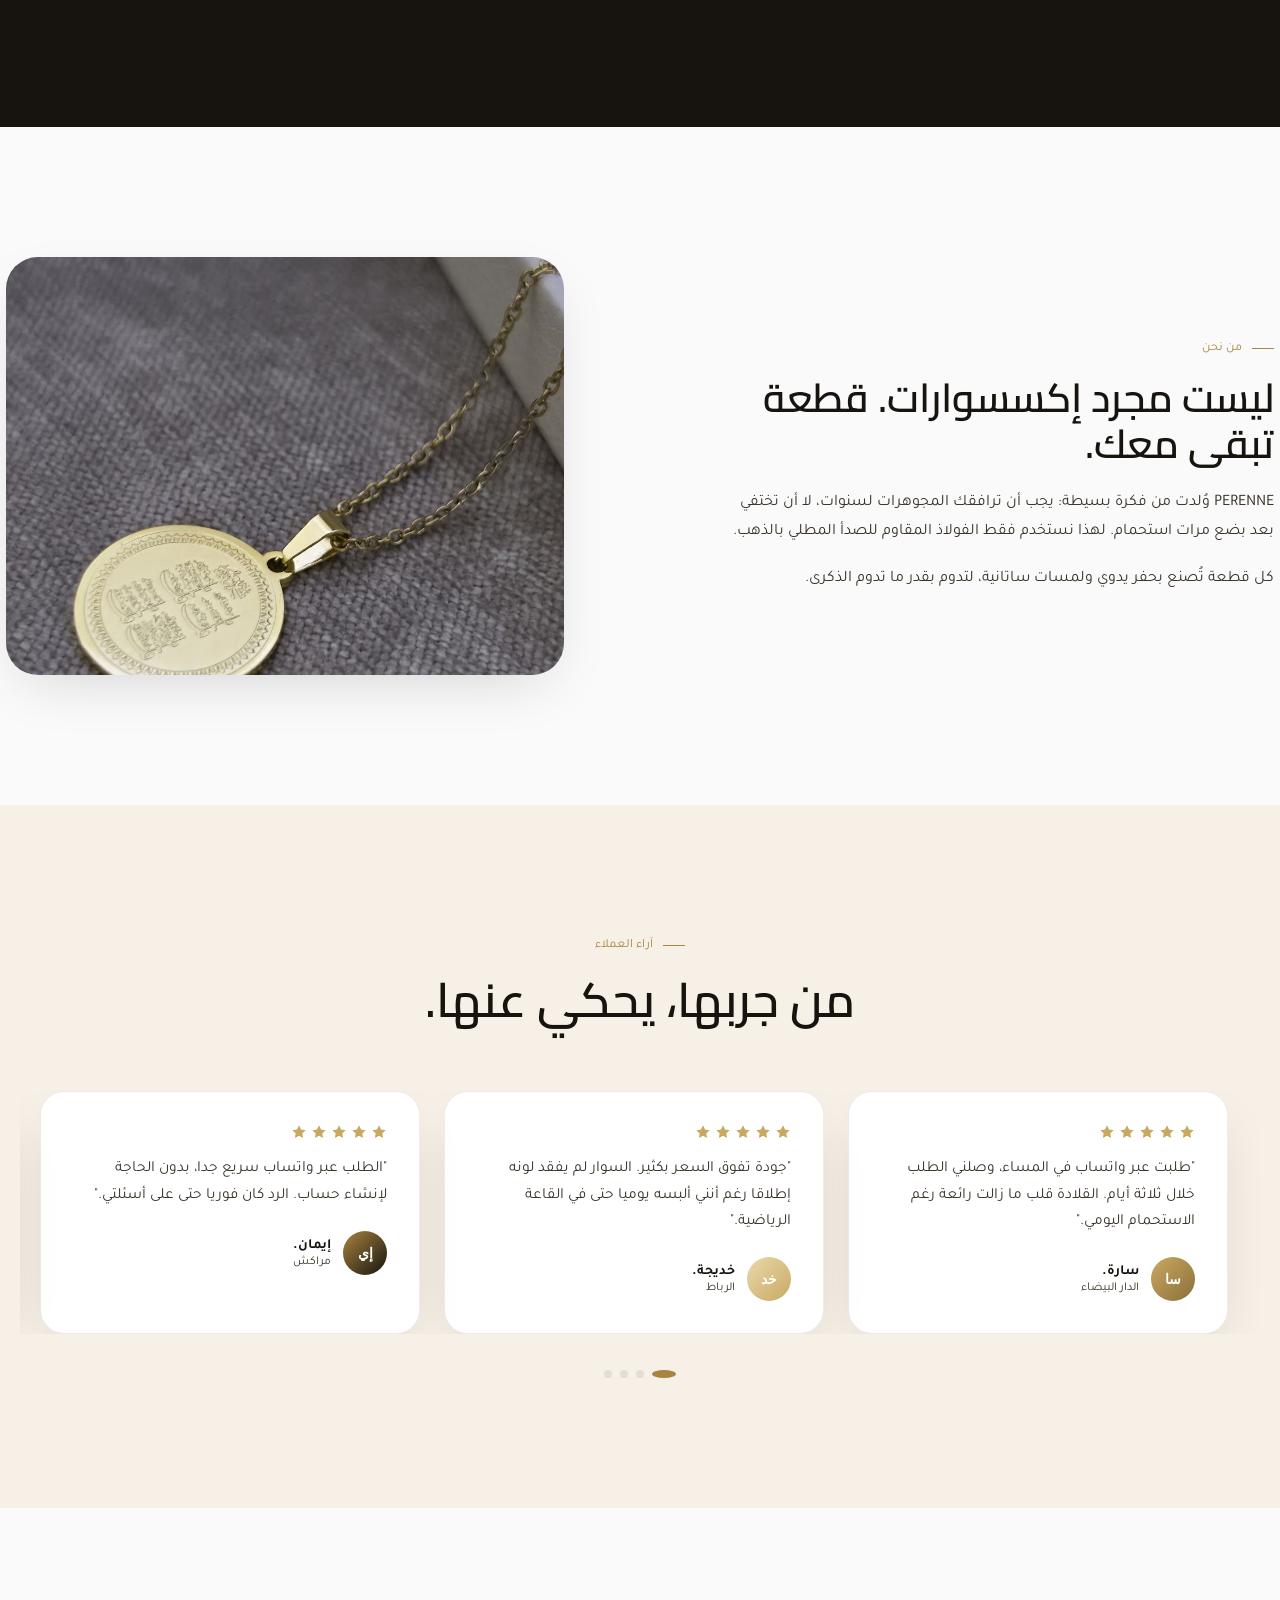
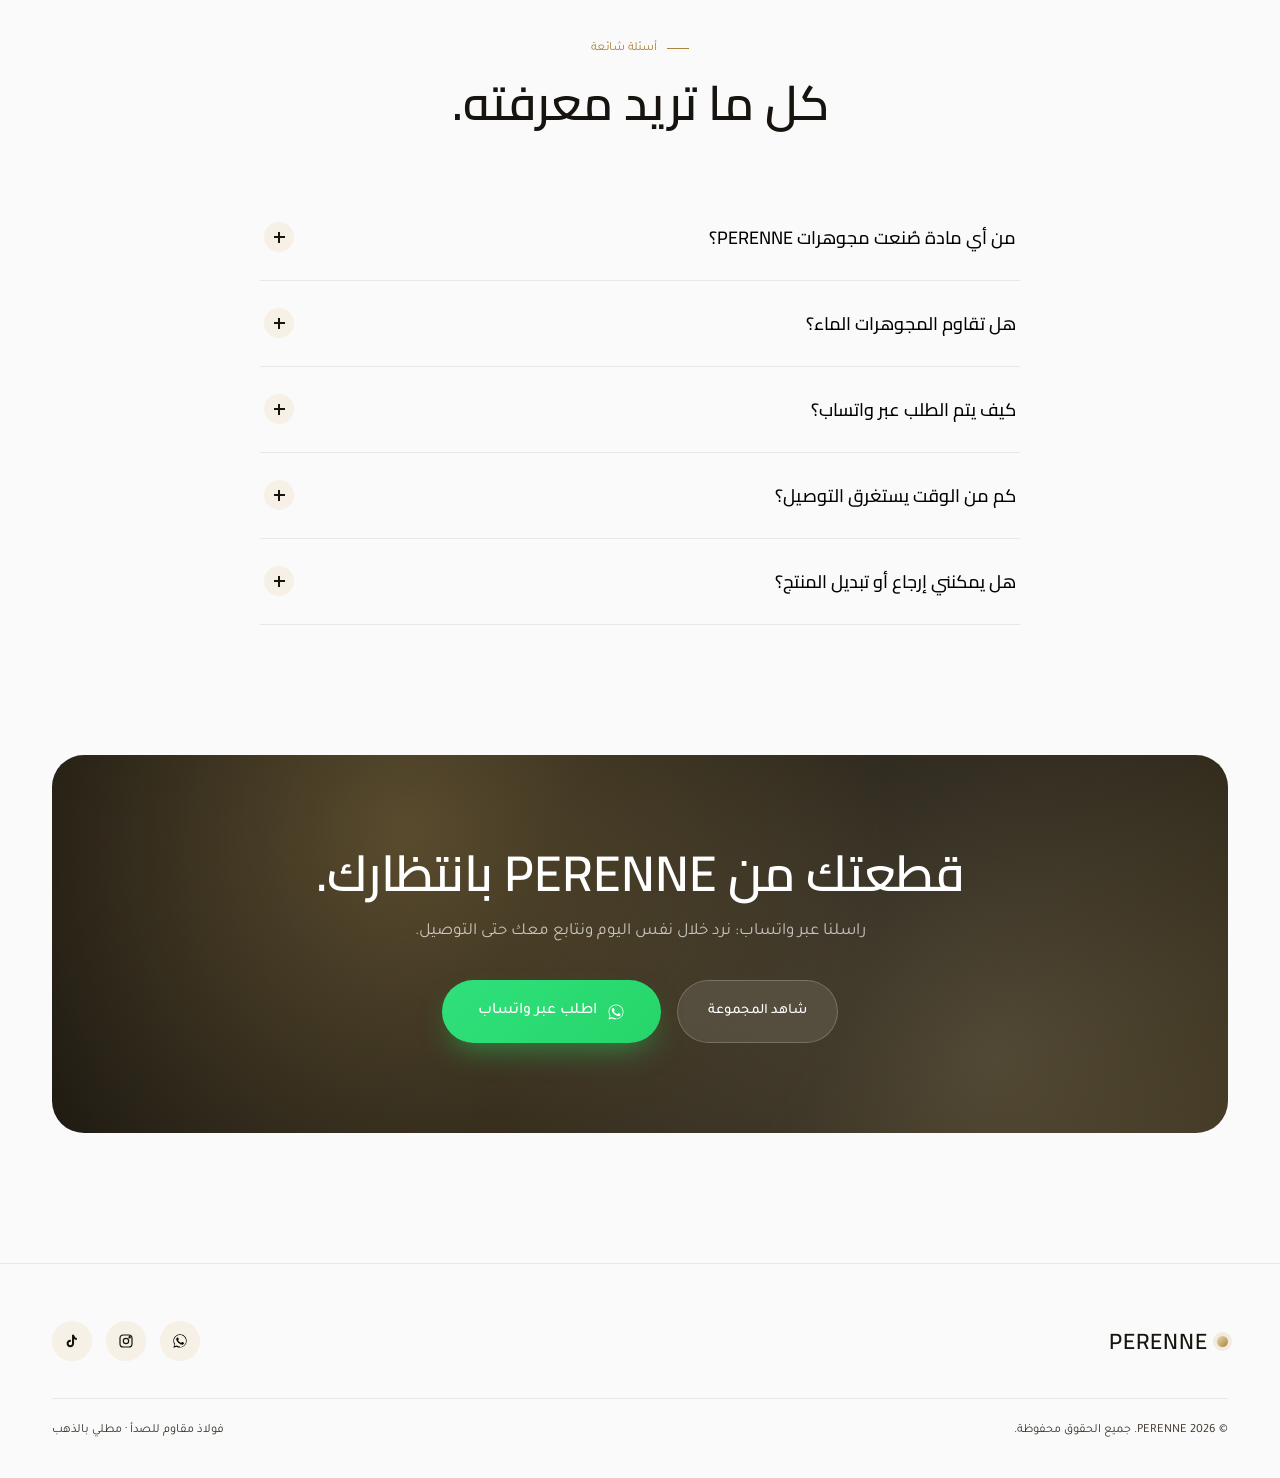
==== commit 5bdbeae4: "Add files via upload" ====
--- a/index.html
+++ b/index.html
@@ -1,367 +1,190 @@
 <!DOCTYPE html>
-<html lang="it">
+<html lang="ar" dir="rtl">
 <head>
 <meta charset="UTF-8">
 <meta name="viewport" content="width=device-width, initial-scale=1.0, viewport-fit=cover">
-<title>PERENNE — Gioielli in Acciaio Inox Placcato Oro</title>
-<meta name="description" content="PERENNE — gioielli premium in acciaio inossidabile placcato oro. Resistenti all'acqua, non scoloriscono, pensati per restare. Ordina in un messaggio su WhatsApp.">
+<title id="metaTitle">PERENNE — مجوهرات من الفولاذ المطلي بالذهب</title>
+<meta id="metaDesc" name="description" content="PERENNE — مجوهرات فاخرة من الفولاذ المقاوم للصدأ مطلية بالذهب. مقاومة للماء ولا تفقد لونها. اطلب مباشرة عبر واتساب.">
 <meta name="theme-color" content="#FAFAFA">
-<meta property="og:title" content="PERENNE — Gioielli in Acciaio Inox Placcato Oro">
-<meta property="og:description" content="Gioielli premium in acciaio inox. Resistenti all'acqua. Eleganti. Moderni.">
-<meta property="og:type" content="website">
+<meta property="og:title" content="PERENNE">
 <link rel="preconnect" href="https://api.fontshare.com">
+<link rel="preconnect" href="https://fonts.googleapis.com">
+<link rel="preconnect" href="https://fonts.gstatic.com" crossorigin>
 <link rel="stylesheet" href="https://api.fontshare.com/v2/css?f[]=clash-display@600,500,400&f[]=general-sans@600,500,400&f[]=space-grotesk@500,400&display=swap">
+<link rel="stylesheet" href="https://fonts.googleapis.com/css2?family=Cairo:wght@400;500;600;700&family=Tajawal:wght@400;500;700&display=swap">
 <link rel="icon" href="data:image/svg+xml,%3Csvg xmlns='http://www.w3.org/2000/svg' viewBox='0 0 100 100'%3E%3Ccircle cx='50' cy='50' r='46' fill='none' stroke='%23C9A961' stroke-width='6'/%3E%3Ccircle cx='50' cy='50' r='26' fill='%23C9A961'/%3E%3C/svg%3E">
 <style>
-/* ============ TOKENS ============ */
 :root{
-  --bg:#FAFAFA;
-  --cream:#F6F0E6;
-  --beige:#EBE0CC;
-  --gold:#C9A961;
-  --gold-light:#E9D9AE;
-  --gold-deep:#A9843F;
-  --ink:#17140F;
-  --ink-soft:#3A342A;
-  --white:#FFFFFF;
+  --bg:#FAFAFA; --cream:#F6F0E6; --beige:#EBE0CC;
+  --gold:#C9A961; --gold-light:#E9D9AE; --gold-deep:#A9843F;
+  --ink:#17140F; --ink-soft:#3A342A; --white:#FFFFFF;
   --line:rgba(23,20,15,0.08);
-  --glass:rgba(255,255,255,0.55);
-  --glass-border:rgba(255,255,255,0.65);
+  --glass:rgba(255,255,255,0.55); --glass-border:rgba(255,255,255,0.65);
   --shadow-soft:0 20px 60px -20px rgba(23,20,15,0.18);
   --shadow-deep:0 30px 80px -24px rgba(23,20,15,0.28);
-  --radius-xl:32px;
-  --radius-lg:24px;
-  --radius-md:18px;
-  --radius-sm:12px;
-  --ff-display:'Clash Display', 'General Sans', sans-serif;
-  --ff-body:'General Sans', sans-serif;
-  --ff-mono:'Space Grotesk', sans-serif;
+  --radius-xl:32px; --radius-lg:24px; --radius-md:18px; --radius-sm:12px;
+  --ff-display:'Clash Display','General Sans',sans-serif;
+  --ff-body:'General Sans',sans-serif;
+  --ff-mono:'Space Grotesk',sans-serif;
+  --ff-ar-display:'Cairo',sans-serif;
+  --ff-ar-body:'Tajawal',sans-serif;
   --wa-green:#25D366;
   --ease:cubic-bezier(.16,.84,.24,1);
+  --topbar-h:44px;
+  --nav-h:78px;
 }
-
 *{margin:0;padding:0;box-sizing:border-box;}
 html{scroll-behavior:smooth;}
-body{
-  font-family:var(--ff-body);
-  background:var(--bg);
-  color:var(--ink);
-  overflow-x:hidden;
-  -webkit-font-smoothing:antialiased;
-}
+body{font-family:var(--ff-body);background:var(--bg);color:var(--ink);overflow-x:hidden;-webkit-font-smoothing:antialiased;}
+html[dir="rtl"] body{font-family:var(--ff-ar-body);}
+html[dir="rtl"] h1,html[dir="rtl"] h2,html[dir="rtl"] h3,html[dir="rtl"] .logo{font-family:var(--ff-ar-display);}
+html[dir="rtl"] .eyebrow,html[dir="rtl"] .p-price,html[dir="rtl"] .btn,html[dir="rtl"] .p-tag,html[dir="rtl"] .modal-price{font-family:var(--ff-ar-body);}
 img{max-width:100%;display:block;}
 a{color:inherit;text-decoration:none;}
 button{font-family:inherit;cursor:pointer;border:none;background:none;}
 ::selection{background:var(--gold-light);color:var(--ink);}
-
-@media (prefers-reduced-motion: reduce){
-  *{animation-duration:0.01ms !important;animation-iteration-count:1 !important;transition-duration:0.01ms !important;scroll-behavior:auto !important;}
-}
-
+@media (prefers-reduced-motion: reduce){*{animation-duration:0.01ms !important;animation-iteration-count:1 !important;transition-duration:0.01ms !important;scroll-behavior:auto !important;}}
 .container{max-width:1240px;margin:0 auto;padding:0 32px;}
 @media(max-width:640px){.container{padding:0 20px;}}
-
-.eyebrow{
-  font-family:var(--ff-mono);
-  font-size:12.5px;
-  letter-spacing:0.18em;
-  text-transform:uppercase;
-  color:var(--gold-deep);
-  display:inline-flex;
-  align-items:center;
-  gap:10px;
-}
-.eyebrow::before{
-  content:'';
-  width:22px;height:1px;
-  background:var(--gold-deep);
-  display:inline-block;
-}
-
-h1,h2,h3{font-family:var(--ff-display);font-weight:600;letter-spacing:-0.02em;line-height:1.05;}
-
-/* ============ REVEAL ANIMATIONS ============ */
-.reveal{opacity:0;transform:translateY(28px);transition:opacity 0.9s var(--ease), transform 0.9s var(--ease);}
+[dir="rtl"] .container, [dir="rtl"] body{text-align:right;}
+.eyebrow{font-family:var(--ff-mono);font-size:12.5px;letter-spacing:0.18em;text-transform:uppercase;color:var(--gold-deep);display:inline-flex;align-items:center;gap:10px;}
+.eyebrow::before{content:'';width:22px;height:1px;background:var(--gold-deep);display:inline-block;}
+[dir="rtl"] .eyebrow{letter-spacing:0;text-transform:none;}
+h1,h2,h3{font-family:var(--ff-display);font-weight:600;letter-spacing:-0.02em;line-height:1.15;}
+[dir="rtl"] h1,[dir="rtl"] h2,[dir="rtl"] h3{letter-spacing:0;}
+
+.reveal{opacity:0;transform:translateY(28px);transition:opacity 0.9s var(--ease),transform 0.9s var(--ease);}
 .reveal.in{opacity:1;transform:translateY(0);}
-.reveal-left{opacity:0;transform:translateX(-46px);transition:opacity 0.9s var(--ease), transform 0.9s var(--ease);}
+.reveal-left{opacity:0;transform:translateX(-46px);transition:opacity 0.9s var(--ease),transform 0.9s var(--ease);}
 .reveal-left.in{opacity:1;transform:translateX(0);}
-.reveal-right{opacity:0;transform:translateX(46px);transition:opacity 0.9s var(--ease), transform 0.9s var(--ease);}
+[dir="rtl"] .reveal-left{transform:translateX(46px);}
+.reveal-right{opacity:0;transform:translateX(46px);transition:opacity 0.9s var(--ease),transform 0.9s var(--ease);}
 .reveal-right.in{opacity:1;transform:translateX(0);}
-.reveal-scale{opacity:0;transform:scale(0.92);transition:opacity 1s var(--ease), transform 1s var(--ease);}
+[dir="rtl"] .reveal-right{transform:translateX(-46px);}
+.reveal-scale{opacity:0;transform:scale(0.92);transition:opacity 1s var(--ease),transform 1s var(--ease);}
 .reveal-scale.in{opacity:1;transform:scale(1);}
-.reveal-blur{opacity:0;filter:blur(14px);transform:translateY(20px);transition:opacity 1s var(--ease), filter 1s var(--ease), transform 1s var(--ease);}
-.reveal-blur.in{opacity:1;filter:blur(0);transform:translateY(0);}
 .stagger > *{transition-delay:calc(var(--i,0) * 0.09s);}
 
-/* ============ BUTTONS ============ */
-.btn{
-  position:relative;
-  display:inline-flex;
-  align-items:center;
-  justify-content:center;
-  gap:10px;
-  padding:17px 30px;
-  border-radius:100px;
-  font-family:var(--ff-mono);
-  font-size:14.5px;
-  font-weight:500;
-  letter-spacing:0.01em;
-  white-space:nowrap;
-  transition:transform 0.45s var(--ease), box-shadow 0.45s var(--ease);
-  overflow:hidden;
-  isolation:isolate;
-}
+.btn{position:relative;display:inline-flex;align-items:center;justify-content:center;gap:10px;padding:17px 30px;border-radius:100px;font-family:var(--ff-mono);font-size:14.5px;font-weight:500;white-space:nowrap;transition:transform 0.45s var(--ease),box-shadow 0.45s var(--ease);overflow:hidden;isolation:isolate;}
 .btn:active{transform:scale(0.97);}
-.btn-gold{
-  color:var(--ink);
-  background:linear-gradient(120deg,var(--gold-light),var(--gold) 45%,var(--gold-deep) 100%);
-  background-size:220% 220%;
-  box-shadow:0 14px 34px -10px rgba(169,132,63,0.55);
-}
-.btn-gold::before{
-  content:'';
-  position:absolute;inset:0;
-  background:linear-gradient(120deg,transparent,rgba(255,255,255,0.65),transparent);
-  transform:translateX(-120%);
-  transition:transform 0.7s var(--ease);
-  z-index:1;
-}
+.btn-gold{color:var(--ink);background:linear-gradient(120deg,var(--gold-light),var(--gold) 45%,var(--gold-deep) 100%);background-size:220% 220%;box-shadow:0 14px 34px -10px rgba(169,132,63,0.55);}
+.btn-gold::before{content:'';position:absolute;inset:0;background:linear-gradient(120deg,transparent,rgba(255,255,255,0.65),transparent);transform:translateX(-120%);transition:transform 0.7s var(--ease);z-index:1;}
 .btn-gold:hover{transform:translateY(-3px) scale(1.03);box-shadow:0 20px 46px -12px rgba(169,132,63,0.65);background-position:100% 50%;}
 .btn-gold:hover::before{transform:translateX(120%);}
-.btn-ghost{
-  color:var(--ink);
-  background:var(--glass);
-  backdrop-filter:blur(18px);
-  -webkit-backdrop-filter:blur(18px);
-  border:1px solid var(--glass-border);
-}
+.btn-ghost{color:var(--ink);background:var(--glass);backdrop-filter:blur(18px);-webkit-backdrop-filter:blur(18px);border:1px solid var(--glass-border);}
 .btn-ghost:hover{transform:translateY(-3px) scale(1.03);box-shadow:var(--shadow-soft);background:rgba(255,255,255,0.8);}
-.btn-wa{
-  color:#fff;
-  background:linear-gradient(135deg,#2FE07B,var(--wa-green) 60%,#1EAE52);
-  background-size:200% 200%;
-  box-shadow:0 14px 30px -10px rgba(37,211,102,0.55);
-}
+.btn-wa{color:#fff;background:linear-gradient(135deg,#2FE07B,var(--wa-green) 60%,#1EAE52);background-size:200% 200%;box-shadow:0 14px 30px -10px rgba(37,211,102,0.55);}
 .btn-wa:hover{transform:translateY(-3px) scale(1.03);box-shadow:0 20px 42px -12px rgba(37,211,102,0.65);background-position:100% 50%;}
 .btn-wa svg{width:18px;height:18px;fill:currentColor;}
 .btn-block{width:100%;}
 .btn-lg{padding:22px 36px;font-size:16px;}
 
-/* ============ NAVBAR ============ */
-#navbar{
-  position:fixed;top:0;left:0;right:0;z-index:200;
-  padding:22px 0;
-  transition:background 0.5s var(--ease), padding 0.5s var(--ease), box-shadow 0.5s var(--ease), border-color .5s var(--ease);
-  border-bottom:1px solid transparent;
-}
-#navbar.scrolled{
-  background:rgba(250,250,250,0.72);
-  backdrop-filter:blur(20px) saturate(160%);
-  -webkit-backdrop-filter:blur(20px) saturate(160%);
-  padding:14px 0;
-  border-bottom:1px solid var(--line);
-  box-shadow:0 8px 30px -20px rgba(23,20,15,0.2);
-}
-.nav-inner{display:flex;align-items:center;justify-content:space-between;}
-.logo{
-  font-family:var(--ff-display);
-  font-size:22px;
-  font-weight:600;
-  letter-spacing:0.04em;
-  display:flex;align-items:center;gap:9px;
-}
-.logo-mark{
-  width:11px;height:11px;border-radius:50%;
-  background:linear-gradient(135deg,var(--gold-light),var(--gold-deep));
-  box-shadow:0 0 0 4px rgba(201,169,97,0.18);
-}
-.nav-links{display:flex;align-items:center;gap:38px;}
-.nav-links a{
-  font-family:var(--ff-mono);
-  font-size:13.5px;
-  letter-spacing:0.03em;
-  position:relative;
-  padding:4px 0;
-}
-.nav-links a:not(.btn)::after{
-  content:'';position:absolute;left:0;bottom:0;width:0;height:1px;background:var(--ink);
-  transition:width 0.4s var(--ease);
-}
+#topbar{position:fixed;top:0;left:0;right:0;z-index:210;height:var(--topbar-h);background:linear-gradient(120deg,var(--ink),#241f16 60%,var(--ink));color:#fff;display:flex;align-items:center;overflow:hidden;}
+.topbar-inner{width:100%;display:flex;align-items:center;justify-content:center;gap:14px;font-family:var(--ff-mono);font-size:12.5px;letter-spacing:.02em;padding:0 16px;flex-wrap:wrap;}
+[dir="rtl"] .topbar-inner{font-family:var(--ff-ar-body);font-size:13px;}
+.topbar-inner .sep{opacity:.4;}
+#topbarCountdown{display:flex;gap:6px;font-family:var(--ff-mono);font-variant-numeric:tabular-nums;}
+#topbarCountdown b{background:rgba(255,255,255,0.14);border-radius:6px;padding:2px 7px;font-weight:600;}
+.topbar-truck{font-size:14px;}
+@media(max-width:640px){.topbar-inner{font-size:11px;gap:8px;}#topbarCountdown b{padding:2px 5px;}}
+
+.lang-switch{display:flex;align-items:center;gap:6px;}
+.lang-switch button{width:34px;height:34px;border-radius:50%;display:flex;align-items:center;justify-content:center;font-size:16px;background:transparent;border:1.5px solid transparent;transition:all .35s var(--ease);opacity:.55;}
+.lang-switch button:hover{opacity:1;transform:translateY(-2px);}
+.lang-switch button.active{opacity:1;border-color:var(--gold);background:rgba(201,169,97,0.15);}
+
+#navbar{position:fixed;top:var(--topbar-h);left:0;right:0;z-index:200;padding:20px 0;transition:background .5s var(--ease),padding .5s var(--ease),box-shadow .5s var(--ease),border-color .5s var(--ease),top .3s;border-bottom:1px solid transparent;}
+#navbar.scrolled{background:rgba(250,250,250,0.72);backdrop-filter:blur(20px) saturate(160%);-webkit-backdrop-filter:blur(20px) saturate(160%);padding:13px 0;border-bottom:1px solid var(--line);box-shadow:0 8px 30px -20px rgba(23,20,15,0.2);}
+.nav-inner{display:flex;align-items:center;justify-content:space-between;gap:20px;}
+.logo{font-family:var(--ff-display);font-size:22px;font-weight:600;letter-spacing:0.04em;display:flex;align-items:center;gap:9px;}
+.logo-mark{width:11px;height:11px;border-radius:50%;background:linear-gradient(135deg,var(--gold-light),var(--gold-deep));box-shadow:0 0 0 4px rgba(201,169,97,0.18);}
+.nav-links{display:flex;align-items:center;gap:32px;}
+.nav-links a:not(.btn){font-family:var(--ff-mono);font-size:13.5px;position:relative;padding:4px 0;}
+[dir="rtl"] .nav-links a:not(.btn){font-family:var(--ff-ar-body);}
+.nav-links a:not(.btn)::after{content:'';position:absolute;left:0;bottom:0;width:0;height:1px;background:var(--ink);transition:width 0.4s var(--ease);}
 .nav-links a:not(.btn):hover::after{width:100%;}
-.nav-cta{display:flex;align-items:center;gap:14px;}
 .nav-links .btn{padding:11px 22px;font-size:13px;}
-.burger{display:none;width:44px;height:44px;border-radius:50%;background:var(--glass);backdrop-filter:blur(14px);align-items:center;justify-content:center;border:1px solid var(--glass-border);}
+.nav-right{display:flex;align-items:center;gap:18px;}
+.burger{display:none;width:44px;height:44px;border-radius:50%;background:var(--glass);backdrop-filter:blur(14px);align-items:center;justify-content:center;border:1px solid var(--glass-border);flex-shrink:0;}
 .burger span{display:block;width:18px;height:1.5px;background:var(--ink);position:relative;}
 .burger span::before,.burger span::after{content:'';position:absolute;left:0;width:18px;height:1.5px;background:var(--ink);transition:transform .3s;}
 .burger span::before{top:-6px;}
 .burger span::after{top:6px;}
-@media(max-width:860px){
-  .nav-links{position:fixed;top:0;right:0;height:100vh;width:78%;max-width:340px;
-    background:rgba(250,250,250,0.97);backdrop-filter:blur(24px);
-    flex-direction:column;justify-content:center;align-items:flex-start;gap:28px;
-    padding:40px;transform:translateX(100%);transition:transform 0.5s var(--ease);
-    box-shadow:-20px 0 60px rgba(0,0,0,0.1);}
+@media(max-width:900px){
+  .nav-links{position:fixed;top:0;right:0;height:100vh;width:78%;max-width:340px;background:rgba(250,250,250,0.97);backdrop-filter:blur(24px);flex-direction:column;justify-content:center;align-items:flex-start;gap:26px;padding:40px;transform:translateX(100%);transition:transform 0.5s var(--ease);box-shadow:-20px 0 60px rgba(0,0,0,0.1);}
+  [dir="rtl"] .nav-links{right:auto;left:0;transform:translateX(-100%);box-shadow:20px 0 60px rgba(0,0,0,0.1);}
   .nav-links.open{transform:translateX(0);}
-  .nav-links a{font-size:19px;}
-  .nav-links .btn{margin-top:10px;}
+  .nav-links a{font-size:18px;}
   .burger{display:flex;}
+  .nav-links .lang-switch{margin-top:6px;}
 }
 
-/* ============ HERO ============ */
-#hero{
-  position:relative;
-  min-height:100vh;
-  display:flex;
-  align-items:center;
-  padding:150px 0 80px;
-  overflow:hidden;
-}
-.hero-bg{
-  position:absolute;inset:-10%;
-  background:
-    radial-gradient(circle at 18% 24%, rgba(233,217,174,0.9), transparent 45%),
-    radial-gradient(circle at 82% 12%, rgba(201,169,97,0.5), transparent 40%),
-    radial-gradient(circle at 68% 78%, rgba(246,240,230,0.95), transparent 50%),
-    linear-gradient(160deg,#FDFCFA 0%,#F6F0E6 55%,#EFE4CE 100%);
-  z-index:-2;
-}
-.hero-bg::after{
-  content:'';position:absolute;inset:0;
-  background:radial-gradient(circle at 50% 100%, rgba(255,255,255,0.9), transparent 60%);
-}
-.hero-grid{
-  display:grid;
-  grid-template-columns:1.1fr 0.9fr;
-  gap:40px;
-  align-items:center;
-  width:100%;
-}
+#hero{position:relative;min-height:100vh;display:flex;align-items:center;padding:calc(var(--topbar-h) + var(--nav-h) + 60px) 0 80px;overflow:hidden;}
+.hero-bg{position:absolute;inset:-10%;background:radial-gradient(circle at 18% 24%, rgba(233,217,174,0.9), transparent 45%),radial-gradient(circle at 82% 12%, rgba(201,169,97,0.5), transparent 40%),radial-gradient(circle at 68% 78%, rgba(246,240,230,0.95), transparent 50%),linear-gradient(160deg,#FDFCFA 0%,#F6F0E6 55%,#EFE4CE 100%);z-index:-2;}
+.hero-bg::after{content:'';position:absolute;inset:0;background:radial-gradient(circle at 50% 100%, rgba(255,255,255,0.9), transparent 60%);}
+.hero-grid{display:grid;grid-template-columns:1.1fr 0.9fr;gap:40px;align-items:center;width:100%;}
 .hero-kicker{margin-bottom:26px;}
-.hero-title{
-  font-size:clamp(42px,6.2vw,84px);
-  margin-bottom:26px;
-}
+.hero-title{font-size:clamp(38px,6vw,80px);margin-bottom:26px;}
 .hero-title .line{display:block;overflow:hidden;}
 .hero-title .line span{display:inline-block;transform:translateY(110%);transition:transform 1s var(--ease);}
 .hero-title .line:nth-child(1) span{transition-delay:0.05s;}
 .hero-title .line:nth-child(2) span{transition-delay:0.18s;}
 #hero.loaded .hero-title .line span{transform:translateY(0);}
-.hero-title .accent{
-  background:linear-gradient(120deg,var(--gold-deep),var(--gold) 40%,var(--gold-light));
-  -webkit-background-clip:text;background-clip:text;color:transparent;
-  font-style:italic;
-}
-.hero-sub{
-  font-size:18px;
-  color:var(--ink-soft);
-  max-width:440px;
-  margin-bottom:40px;
-  line-height:1.55;
-}
+.hero-title .accent{background:linear-gradient(120deg,var(--gold-deep),var(--gold) 40%,var(--gold-light));-webkit-background-clip:text;background-clip:text;color:transparent;}
+[dir="ltr"] .hero-title .accent{font-style:italic;}
+.hero-sub{font-size:18px;color:var(--ink-soft);max-width:460px;margin-bottom:40px;line-height:1.7;}
 .hero-actions{display:flex;gap:16px;flex-wrap:wrap;}
 .hero-visual{position:relative;}
-.hero-card{
-  position:relative;
-  border-radius:var(--radius-xl);
-  overflow:hidden;
-  box-shadow:var(--shadow-deep);
-  aspect-ratio:4/5;
-  will-change:transform;
-}
+.hero-card{position:relative;border-radius:var(--radius-xl);overflow:hidden;box-shadow:var(--shadow-deep);aspect-ratio:4/5;will-change:transform;}
 .hero-card img{width:100%;height:100%;object-fit:cover;transform:scale(1.08);transition:transform 6s var(--ease);}
 #hero.loaded .hero-card img{transform:scale(1);}
-.hero-card::after{
-  content:'';position:absolute;inset:0;
-  background:linear-gradient(200deg,rgba(255,255,255,0.12),transparent 40%, rgba(23,20,15,0.18));
-  mix-blend-mode:overlay;
-}
-.hero-float-badge{
-  position:absolute;
-  bottom:-26px;left:-26px;
-  background:var(--glass);
-  backdrop-filter:blur(20px);
-  border:1px solid var(--glass-border);
-  border-radius:var(--radius-lg);
-  padding:18px 22px;
-  box-shadow:var(--shadow-soft);
-  display:flex;align-items:center;gap:12px;
-  animation:floaty 5s ease-in-out infinite;
-}
+.hero-card::after{content:'';position:absolute;inset:0;background:linear-gradient(200deg,rgba(255,255,255,0.12),transparent 40%, rgba(23,20,15,0.18));mix-blend-mode:overlay;}
+.hero-float-badge{position:absolute;bottom:-26px;left:-26px;background:var(--glass);backdrop-filter:blur(20px);border:1px solid var(--glass-border);border-radius:var(--radius-lg);padding:18px 22px;box-shadow:var(--shadow-soft);display:flex;align-items:center;gap:12px;animation:floaty 5s ease-in-out infinite;}
+[dir="rtl"] .hero-float-badge{left:auto;right:-26px;}
 @keyframes floaty{0%,100%{transform:translateY(0);}50%{transform:translateY(-10px);}}
-.hero-float-badge .dot{width:9px;height:9px;border-radius:50%;background:var(--wa-green);box-shadow:0 0 0 4px rgba(37,211,102,0.2);}
-.hero-float-badge b{font-family:var(--ff-mono);font-size:12.5px;letter-spacing:0.02em;}
+.hero-float-badge .dot{width:9px;height:9px;border-radius:50%;background:var(--wa-green);box-shadow:0 0 0 4px rgba(37,211,102,0.2);flex-shrink:0;}
+.hero-float-badge b{font-family:var(--ff-mono);font-size:12.5px;}
+[dir="rtl"] .hero-float-badge b, [dir="rtl"] .hero-float-badge span{font-family:var(--ff-ar-body);}
 .hero-float-badge span{display:block;font-size:11px;color:var(--ink-soft);}
-.scroll-cue{
-  position:absolute;bottom:38px;left:50%;transform:translateX(-50%);
-  display:flex;flex-direction:column;align-items:center;gap:8px;
-  font-family:var(--ff-mono);font-size:11px;letter-spacing:0.14em;color:var(--ink-soft);
-  opacity:0.75;
-}
+.scroll-cue{position:absolute;bottom:38px;left:50%;transform:translateX(-50%);display:flex;flex-direction:column;align-items:center;gap:8px;font-family:var(--ff-mono);font-size:11px;letter-spacing:0.14em;color:var(--ink-soft);opacity:0.75;}
 .scroll-cue .stick{width:1px;height:34px;background:linear-gradient(var(--gold-deep),transparent);position:relative;overflow:hidden;}
 .scroll-cue .stick::after{content:'';position:absolute;top:-34px;left:0;width:100%;height:34px;background:linear-gradient(var(--ink),transparent);animation:scrollcue 2.2s ease-in-out infinite;}
 @keyframes scrollcue{0%{top:-34px;}100%{top:34px;}}
-@media(max-width:900px){
-  .hero-grid{grid-template-columns:1fr;}
-  .hero-visual{order:-1;max-width:340px;margin:0 auto 20px;}
-  .hero-sub{max-width:100%;}
-  #hero{padding:130px 0 60px;}
-}
-
-/* ============ SECTION SHELL ============ */
+@media(max-width:900px){.hero-grid{grid-template-columns:1fr;}.hero-visual{order:-1;max-width:340px;margin:0 auto 20px;}.hero-sub{max-width:100%;}}
+
 section{position:relative;}
 .section-pad{padding:130px 0;}
 @media(max-width:768px){.section-pad{padding:88px 0;}}
 .section-head{max-width:640px;margin-bottom:64px;}
-.section-head h2{font-size:clamp(30px,4vw,50px);margin-top:18px;}
+.section-head h2{font-size:clamp(28px,4vw,48px);margin-top:18px;}
 .section-head p{margin-top:18px;color:var(--ink-soft);font-size:17px;line-height:1.6;}
 .center{text-align:center;margin-left:auto;margin-right:auto;}
 
-/* ============ PRODUCTS ============ */
 #collezione{background:linear-gradient(180deg,var(--bg),var(--cream));}
-.product-grid{
-  display:grid;
-  grid-template-columns:repeat(3,1fr);
-  gap:28px;
-}
+.product-grid{display:grid;grid-template-columns:repeat(3,1fr);gap:28px;}
 @media(max-width:980px){.product-grid{grid-template-columns:repeat(2,1fr);}}
 @media(max-width:620px){.product-grid{grid-template-columns:1fr;}}
-
-.p-card{
-  position:relative;
-  border-radius:var(--radius-xl);
-  background:var(--glass);
-  backdrop-filter:blur(22px) saturate(140%);
-  -webkit-backdrop-filter:blur(22px) saturate(140%);
-  border:1px solid var(--glass-border);
-  overflow:hidden;
-  box-shadow:var(--shadow-soft);
-  transition:transform 0.55s var(--ease), box-shadow 0.55s var(--ease);
-  display:flex;flex-direction:column;
-}
+.p-card{position:relative;border-radius:var(--radius-xl);background:var(--glass);backdrop-filter:blur(22px) saturate(140%);-webkit-backdrop-filter:blur(22px) saturate(140%);border:1px solid var(--glass-border);overflow:hidden;box-shadow:var(--shadow-soft);transition:transform 0.55s var(--ease),box-shadow 0.55s var(--ease);display:flex;flex-direction:column;}
 .p-card:hover{transform:translateY(-10px);box-shadow:var(--shadow-deep);}
 .p-media{position:relative;aspect-ratio:1/1.05;overflow:hidden;cursor:pointer;}
 .p-media img{width:100%;height:100%;object-fit:cover;transition:transform 0.8s var(--ease);}
 .p-card:hover .p-media img{transform:scale(1.09);}
 .p-media::after{content:'';position:absolute;inset:0;background:linear-gradient(180deg,transparent 60%,rgba(23,20,15,0.28));opacity:0;transition:opacity .5s;}
 .p-card:hover .p-media::after{opacity:1;}
-.p-zoom-tag{
-  position:absolute;bottom:14px;left:14px;
-  background:rgba(255,255,255,0.85);backdrop-filter:blur(10px);
-  padding:7px 13px;border-radius:100px;font-family:var(--ff-mono);font-size:11px;letter-spacing:.05em;
-  opacity:0;transform:translateY(8px);transition:all .4s var(--ease);
-}
+.p-zoom-tag{position:absolute;bottom:14px;left:14px;background:rgba(255,255,255,0.85);backdrop-filter:blur(10px);padding:7px 13px;border-radius:100px;font-family:var(--ff-mono);font-size:11px;opacity:0;transform:translateY(8px);transition:all .4s var(--ease);}
+[dir="rtl"] .p-zoom-tag{left:auto;right:14px;font-family:var(--ff-ar-body);}
 .p-card:hover .p-zoom-tag{opacity:1;transform:translateY(0);}
 .p-body{padding:24px 24px 26px;display:flex;flex-direction:column;gap:6px;flex:1;}
 .p-name{font-family:var(--ff-display);font-size:20px;font-weight:600;}
-.p-desc{font-size:14px;color:var(--ink-soft);line-height:1.5;margin-bottom:10px;}
+[dir="rtl"] .p-name{font-family:var(--ff-ar-display);}
+.p-desc{font-size:14px;color:var(--ink-soft);line-height:1.6;margin-bottom:10px;}
 .p-price-row{display:flex;align-items:center;justify-content:space-between;margin-bottom:16px;}
 .p-price{font-family:var(--ff-mono);font-size:19px;font-weight:500;}
-.p-price sup{font-size:11px;opacity:.6;margin-left:4px;font-weight:400;}
-.p-tag{font-family:var(--ff-mono);font-size:10.5px;letter-spacing:.06em;color:var(--gold-deep);background:rgba(201,169,97,0.14);padding:5px 10px;border-radius:100px;}
+.p-price sup{font-size:11px;opacity:.6;margin-inline-start:4px;font-weight:400;}
+.p-tag{font-family:var(--ff-mono);font-size:10.5px;color:var(--gold-deep);background:rgba(201,169,97,0.14);padding:5px 10px;border-radius:100px;}
 .p-actions{display:flex;gap:10px;margin-top:auto;}
 .p-actions .btn{flex:1;padding:13px 14px;font-size:12.5px;}
 
-/* ============ TRUST ============ */
 #fiducia{background:var(--ink);color:#fff;}
 #fiducia .section-head p{color:rgba(255,255,255,0.65);}
 #fiducia .eyebrow{color:var(--gold-light);}
@@ -369,37 +192,17 @@
 .trust-grid{display:grid;grid-template-columns:repeat(5,1fr);gap:20px;}
 @media(max-width:980px){.trust-grid{grid-template-columns:repeat(3,1fr);}}
 @media(max-width:620px){.trust-grid{grid-template-columns:repeat(2,1fr);}}
-.trust-item{
-  background:rgba(255,255,255,0.05);
-  border:1px solid rgba(255,255,255,0.1);
-  border-radius:var(--radius-lg);
-  padding:30px 22px;
-  text-align:center;
-  transition:transform .5s var(--ease), background .5s var(--ease), border-color .5s var(--ease);
-}
+.trust-item{background:rgba(255,255,255,0.05);border:1px solid rgba(255,255,255,0.1);border-radius:var(--radius-lg);padding:30px 22px;text-align:center;transition:transform .5s var(--ease),background .5s var(--ease),border-color .5s var(--ease);}
 .trust-item:hover{transform:translateY(-8px);background:rgba(255,255,255,0.09);border-color:rgba(201,169,97,0.5);}
-.trust-icon{
-  width:52px;height:52px;margin:0 auto 16px;
-  border-radius:50%;
-  background:linear-gradient(135deg,var(--gold-light),var(--gold-deep));
-  display:flex;align-items:center;justify-content:center;
-  color:var(--ink);
-}
+.trust-icon{width:52px;height:52px;margin:0 auto 16px;border-radius:50%;background:linear-gradient(135deg,var(--gold-light),var(--gold-deep));display:flex;align-items:center;justify-content:center;color:var(--ink);}
 .trust-icon svg{width:24px;height:24px;}
-.trust-item b{display:block;font-family:var(--ff-mono);font-size:13.5px;letter-spacing:.02em;}
-
-/* ============ TESTIMONIALS ============ */
+.trust-item b{display:block;font-family:var(--ff-mono);font-size:13.5px;}
+[dir="rtl"] .trust-item b{font-family:var(--ff-ar-body);}
+
 #testimonianze{background:var(--cream);}
 .t-track-wrap{overflow:hidden;position:relative;margin:0 -32px;padding:0 32px;}
 .t-track{display:flex;gap:24px;transition:transform .8s var(--ease);}
-.t-card{
-  flex:0 0 min(380px,86vw);
-  background:var(--white);
-  border-radius:var(--radius-lg);
-  padding:32px;
-  box-shadow:var(--shadow-soft);
-  border:1px solid var(--line);
-}
+.t-card{flex:0 0 min(380px,86vw);background:var(--white);border-radius:var(--radius-lg);padding:32px;box-shadow:var(--shadow-soft);border:1px solid var(--line);}
 .t-stars{display:flex;gap:4px;margin-bottom:16px;}
 .t-stars svg{width:16px;height:16px;fill:var(--gold);opacity:0;transform:scale(0.4) rotate(-20deg);transition:all .5s var(--ease);}
 .t-card.in .t-stars svg{opacity:1;transform:scale(1) rotate(0);}
@@ -408,273 +211,209 @@
 .t-stars svg:nth-child(3){transition-delay:.19s;}
 .t-stars svg:nth-child(4){transition-delay:.26s;}
 .t-stars svg:nth-child(5){transition-delay:.33s;}
-.t-quote{font-size:15.5px;line-height:1.6;color:var(--ink-soft);margin-bottom:22px;}
+.t-quote{font-size:15.5px;line-height:1.7;color:var(--ink-soft);margin-bottom:22px;}
 .t-person{display:flex;align-items:center;gap:12px;}
-.t-avatar{
-  width:44px;height:44px;border-radius:50%;
-  display:flex;align-items:center;justify-content:center;
-  font-family:var(--ff-mono);font-weight:600;font-size:14px;color:#fff;
-}
+.t-avatar{width:44px;height:44px;border-radius:50%;display:flex;align-items:center;justify-content:center;font-family:var(--ff-mono);font-weight:600;font-size:14px;color:#fff;flex-shrink:0;}
 .t-person b{display:block;font-size:14px;}
 .t-person span{display:block;font-size:12px;color:var(--ink-soft);}
 .t-dots{display:flex;justify-content:center;gap:8px;margin-top:36px;}
 .t-dots button{width:8px;height:8px;border-radius:50%;background:var(--line);transition:all .4s var(--ease);}
 .t-dots button.active{background:var(--gold-deep);width:24px;}
 
-/* ============ FAQ ============ */
 .faq-list{max-width:760px;margin:0 auto;}
-.faq-item{
-  border-bottom:1px solid var(--line);
-}
-.faq-q{
-  display:flex;align-items:center;justify-content:space-between;
-  padding:26px 4px;width:100%;text-align:left;
-  font-family:var(--ff-display);font-size:18px;font-weight:500;
-}
-.faq-q .plus{
-  width:30px;height:30px;border-radius:50%;background:var(--cream);
-  display:flex;align-items:center;justify-content:center;flex-shrink:0;margin-left:20px;
-  position:relative;transition:transform .5s var(--ease), background .4s;
-}
+.faq-item{border-bottom:1px solid var(--line);}
+.faq-q{display:flex;align-items:center;justify-content:space-between;padding:26px 4px;width:100%;font-family:var(--ff-display);font-size:18px;font-weight:500;gap:16px;}
+[dir="rtl"] .faq-q{font-family:var(--ff-ar-display);}
+.faq-q span:first-child{text-align:start;}
+.faq-q .plus{width:30px;height:30px;border-radius:50%;background:var(--cream);display:flex;align-items:center;justify-content:center;flex-shrink:0;position:relative;transition:transform .5s var(--ease),background .4s;}
 .faq-q .plus::before,.faq-q .plus::after{content:'';position:absolute;background:var(--ink);transition:transform .4s var(--ease);}
 .faq-q .plus::before{width:11px;height:1.4px;}
 .faq-q .plus::after{width:1.4px;height:11px;}
 .faq-item.open .plus{background:var(--gold);transform:rotate(180deg);}
 .faq-item.open .plus::after{transform:scaleY(0);}
 .faq-a{max-height:0;overflow:hidden;transition:max-height .6s var(--ease);}
-.faq-a p{padding:0 4px 26px;color:var(--ink-soft);font-size:15px;line-height:1.6;max-width:640px;}
-
-/* ============ CTA FINALE ============ */
-#cta-finale{
-  background:linear-gradient(135deg,var(--ink),#241f16 60%,#332a17);
-  color:#fff;
-  border-radius:var(--radius-xl);
-  margin:0 auto 130px;
-  max-width:1240px;
-  padding:90px 60px;
-  text-align:center;
-  position:relative;
-  overflow:hidden;
-}
-#cta-finale::before{
-  content:'';position:absolute;inset:0;
-  background:radial-gradient(circle at 30% 20%, rgba(201,169,97,0.35), transparent 55%),
-             radial-gradient(circle at 80% 80%, rgba(233,217,174,0.2), transparent 50%);
-}
-#cta-finale h2{font-size:clamp(30px,4.6vw,52px);position:relative;margin-bottom:20px;}
+.faq-a p{padding:0 4px 26px;color:var(--ink-soft);font-size:15px;line-height:1.7;max-width:640px;}
+
+#cta-finale{background:linear-gradient(135deg,var(--ink),#241f16 60%,#332a17);color:#fff;border-radius:var(--radius-xl);margin:0 auto 130px;max-width:1240px;padding:90px 60px;text-align:center;position:relative;overflow:hidden;}
+#cta-finale::before{content:'';position:absolute;inset:0;background:radial-gradient(circle at 30% 20%, rgba(201,169,97,0.35), transparent 55%),radial-gradient(circle at 80% 80%, rgba(233,217,174,0.2), transparent 50%);}
+#cta-finale h2{font-size:clamp(28px,4.6vw,50px);position:relative;margin-bottom:20px;}
 #cta-finale p{position:relative;color:rgba(255,255,255,0.7);margin-bottom:38px;font-size:17px;}
 #cta-finale .btn-row{position:relative;display:flex;gap:16px;justify-content:center;flex-wrap:wrap;}
 @media(max-width:640px){#cta-finale{padding:60px 26px;margin-bottom:80px;}}
 
-/* ============ FOOTER ============ */
 footer{padding:56px 0 40px;border-top:1px solid var(--line);}
 .footer-inner{display:flex;justify-content:space-between;align-items:center;flex-wrap:wrap;gap:24px;}
 .footer-social{display:flex;gap:14px;}
-.footer-social a{
-  width:40px;height:40px;border-radius:50%;background:var(--cream);
-  display:flex;align-items:center;justify-content:center;
-  transition:all .4s var(--ease);
-}
+.footer-social a{width:40px;height:40px;border-radius:50%;background:var(--cream);display:flex;align-items:center;justify-content:center;transition:all .4s var(--ease);}
 .footer-social a:hover{background:var(--gold);transform:translateY(-4px);}
 .footer-social svg{width:16px;height:16px;}
 .footer-bottom{margin-top:36px;padding-top:24px;border-top:1px solid var(--line);display:flex;justify-content:space-between;flex-wrap:wrap;gap:10px;font-size:12.5px;color:var(--ink-soft);font-family:var(--ff-mono);}
-
-/* ============ WHATSAPP FLOAT ============ */
-#wa-float{
-  position:fixed;bottom:26px;right:26px;z-index:300;
-  width:60px;height:60px;border-radius:50%;
-  background:linear-gradient(135deg,#2FE07B,var(--wa-green));
-  display:flex;align-items:center;justify-content:center;
-  box-shadow:0 14px 34px -8px rgba(37,211,102,0.6);
-  transition:transform .4s var(--ease);
-}
+[dir="rtl"] .footer-bottom{font-family:var(--ff-ar-body);}
+
+#wa-float{position:fixed;bottom:26px;right:26px;z-index:300;width:60px;height:60px;border-radius:50%;background:linear-gradient(135deg,#2FE07B,var(--wa-green));display:flex;align-items:center;justify-content:center;box-shadow:0 14px 34px -8px rgba(37,211,102,0.6);transition:transform .4s var(--ease);}
 #wa-float:hover{transform:scale(1.08);}
 #wa-float svg{width:28px;height:28px;fill:#fff;}
-#wa-float::before{
-  content:'';position:absolute;inset:0;border-radius:50%;
-  background:var(--wa-green);opacity:0.6;
-  animation:pulse 2.2s ease-out infinite;
-  z-index:-1;
-}
+#wa-float::before{content:'';position:absolute;inset:0;border-radius:50%;background:var(--wa-green);opacity:0.6;animation:pulse 2.2s ease-out infinite;z-index:-1;}
 @keyframes pulse{0%{transform:scale(1);opacity:.55;}100%{transform:scale(1.9);opacity:0;}}
 
-/* ============ PRODUCT MODAL ============ */
-#p-modal{
-  position:fixed;inset:0;z-index:500;
-  display:flex;align-items:center;justify-content:center;
-  padding:24px;
-  opacity:0;pointer-events:none;
-  transition:opacity .5s var(--ease);
-}
+#p-modal{position:fixed;inset:0;z-index:500;display:flex;align-items:center;justify-content:center;padding:24px;opacity:0;pointer-events:none;transition:opacity .5s var(--ease);}
 #p-modal.open{opacity:1;pointer-events:auto;}
 #p-modal .backdrop{position:absolute;inset:0;background:rgba(23,20,15,0.55);backdrop-filter:blur(10px);}
-.modal-panel{
-  position:relative;background:var(--bg);border-radius:var(--radius-xl);
-  max-width:960px;width:100%;max-height:88vh;overflow-y:auto;
-  box-shadow:var(--shadow-deep);
-  display:grid;grid-template-columns:1fr 1fr;
-  transform:translateY(30px) scale(0.97);opacity:0;
-  transition:transform .5s var(--ease), opacity .5s var(--ease);
-}
+.modal-panel{position:relative;background:var(--bg);border-radius:var(--radius-xl);max-width:960px;width:100%;max-height:88vh;overflow-y:auto;box-shadow:var(--shadow-deep);display:grid;grid-template-columns:1fr 1fr;transform:translateY(30px) scale(0.97);opacity:0;transition:transform .5s var(--ease),opacity .5s var(--ease);}
 #p-modal.open .modal-panel{transform:translateY(0) scale(1);opacity:1;}
-.modal-close{
-  position:absolute;top:18px;right:18px;z-index:2;
-  width:38px;height:38px;border-radius:50%;background:var(--glass);backdrop-filter:blur(10px);
-  display:flex;align-items:center;justify-content:center;border:1px solid var(--glass-border);
-  transition:transform .3s var(--ease);
-}
+.modal-close{position:absolute;top:18px;inset-inline-end:18px;z-index:2;width:38px;height:38px;border-radius:50%;background:var(--glass);backdrop-filter:blur(10px);display:flex;align-items:center;justify-content:center;border:1px solid var(--glass-border);transition:transform .3s var(--ease);}
 .modal-close:hover{transform:rotate(90deg);}
 .modal-gallery{position:relative;background:var(--cream);}
 .modal-gallery img{width:100%;height:100%;object-fit:cover;min-height:320px;}
 .modal-info{padding:44px 40px;display:flex;flex-direction:column;}
 .modal-info .p-tag{align-self:flex-start;margin-bottom:16px;}
-.modal-info h3{font-size:30px;margin-bottom:10px;}
+[dir="rtl"] .modal-info .p-tag{align-self:flex-end;}
+.modal-info h3{font-size:28px;margin-bottom:10px;}
 .modal-price{font-family:var(--ff-mono);font-size:24px;margin-bottom:20px;color:var(--gold-deep);}
-.modal-info > p{color:var(--ink-soft);line-height:1.6;margin-bottom:24px;}
+.modal-info > p{color:var(--ink-soft);line-height:1.7;margin-bottom:24px;}
 .modal-features{list-style:none;margin-bottom:30px;display:flex;flex-direction:column;gap:12px;}
 .modal-features li{display:flex;align-items:center;gap:10px;font-size:14.5px;}
 .modal-features svg{width:17px;height:17px;flex-shrink:0;color:var(--gold-deep);}
 .modal-info .btn-lg{margin-top:auto;}
-@media(max-width:760px){
-  .modal-panel{grid-template-columns:1fr;max-height:92vh;}
-  .modal-gallery img{min-height:260px;}
-  .modal-info{padding:32px 26px;}
-}
+@media(max-width:760px){.modal-panel{grid-template-columns:1fr;max-height:92vh;}.modal-gallery img{min-height:260px;}.modal-info{padding:32px 26px;}}
 </style>
 </head>
 <body>
 
-<!-- ============ NAVBAR ============ -->
+<div id="topbar">
+  <div class="topbar-inner">
+    <span class="topbar-truck">🚚</span>
+    <span id="topbarText">التوصيل مجاني في جميع أنحاء المغرب</span>
+    <span class="sep">·</span>
+    <span id="topbarEndsIn">العرض ينتهي خلال</span>
+    <span id="topbarCountdown"></span>
+  </div>
+</div>
+
 <nav id="navbar">
   <div class="container nav-inner">
     <a href="#hero" class="logo"><span class="logo-mark"></span>PERENNE</a>
     <div class="nav-links" id="navLinks">
-      <a href="#hero">Home</a>
-      <a href="#collezione">Collezione</a>
-      <a href="#chi-siamo">Chi siamo</a>
-      <a href="#faq">Contatti</a>
+      <a href="#hero" data-i18n="nav.home">الرئيسية</a>
+      <a href="#collezione" data-i18n="nav.collection">المجموعة</a>
+      <a href="#chi-siamo" data-i18n="nav.about">من نحن</a>
+      <a href="#faq" data-i18n="nav.contact">تواصل معنا</a>
       <a href="#" class="btn btn-wa" data-wa-generic>
         <svg viewBox="0 0 24 24"><path d="M17.5 14.4c-.3-.1-1.7-.9-2-1-.3-.1-.5-.1-.6.1-.2.3-.7 1-.9 1.2-.2.2-.3.2-.6.1-.3-.1-1.3-.5-2.4-1.5-.9-.8-1.5-1.8-1.7-2.1-.2-.3 0-.5.1-.6.1-.1.3-.3.4-.5.1-.1.2-.3.3-.4.1-.2 0-.3 0-.5s-.6-1.5-.9-2c-.2-.5-.5-.4-.6-.4h-.5c-.2 0-.5.1-.7.3-.3.3-1 1-1 2.4s1 2.8 1.2 3c.1.2 2 3.1 4.9 4.3.7.3 1.2.5 1.6.6.7.2 1.3.2 1.8.1.5-.1 1.7-.7 1.9-1.3.2-.7.2-1.2.2-1.3-.1-.1-.3-.2-.6-.3z"/><path d="M12 2C6.5 2 2 6.5 2 12c0 1.9.5 3.7 1.5 5.3L2 22l4.8-1.5c1.5.8 3.3 1.3 5.2 1.3 5.5 0 10-4.5 10-10S17.5 2 12 2zm0 18.3c-1.7 0-3.4-.5-4.8-1.4l-.3-.2-3.2 1 1-3.2-.2-.3C3.5 14.7 3 13.4 3 12c0-4.9 4.1-9 9-9s9 4.1 9 9-4.1 9-9 9z"/></svg>
-        WhatsApp
+        <span>WhatsApp</span>
       </a>
-    </div>
-    <button class="burger" id="burgerBtn" aria-label="Menu"><span></span></button>
+      <div class="lang-switch" id="langSwitchMobile"></div>
+    </div>
+    <div class="nav-right">
+      <div class="lang-switch" id="langSwitchDesktop"></div>
+      <button class="burger" id="burgerBtn" aria-label="Menu"><span></span></button>
+    </div>
   </div>
 </nav>
 
-<!-- ============ HERO ============ -->
 <section id="hero">
   <div class="hero-bg"></div>
   <div class="container hero-grid">
     <div class="hero-copy">
-      <div class="eyebrow reveal">Acciaio Inox · Placcato Oro</div>
+      <div class="eyebrow reveal" data-i18n="hero.eyebrow">فولاذ مقاوم للصدأ · مطلي بالذهب</div>
       <h1 class="hero-title">
-        <span class="line"><span>L'eleganza che</span></span>
-        <span class="line"><span class="accent">dura nel tempo.</span></span>
+        <span class="line"><span data-i18n="hero.title1">الأناقة التي</span></span>
+        <span class="line"><span class="accent" data-i18n="hero.title2">تدوم مع الزمن.</span></span>
       </h1>
-      <p class="hero-sub reveal" style="transition-delay:.3s">Gioielli premium in acciaio inox. Resistenti all'acqua. Eleganti. Moderni.</p>
+      <p class="hero-sub reveal" style="transition-delay:.3s" data-i18n="hero.sub">مجوهرات فاخرة من الفولاذ المقاوم للصدأ. مقاومة للماء. أنيقة. عصرية.</p>
       <div class="hero-actions reveal" style="transition-delay:.4s">
-        <a href="#collezione" class="btn btn-gold">Scopri la collezione</a>
+        <a href="#collezione" class="btn btn-gold" data-i18n="hero.cta1">اكتشف المجموعة</a>
         <a href="#" class="btn btn-wa" data-wa-generic>
           <svg viewBox="0 0 24 24"><path d="M17.5 14.4c-.3-.1-1.7-.9-2-1-.3-.1-.5-.1-.6.1-.2.3-.7 1-.9 1.2-.2.2-.3.2-.6.1-.3-.1-1.3-.5-2.4-1.5-.9-.8-1.5-1.8-1.7-2.1-.2-.3 0-.5.1-.6.1-.1.3-.3.4-.5.1-.1.2-.3.3-.4.1-.2 0-.3 0-.5s-.6-1.5-.9-2c-.2-.5-.5-.4-.6-.4h-.5c-.2 0-.5.1-.7.3-.3.3-1 1-1 2.4s1 2.8 1.2 3c.1.2 2 3.1 4.9 4.3.7.3 1.2.5 1.6.6.7.2 1.3.2 1.8.1.5-.1 1.7-.7 1.9-1.3.2-.7.2-1.2.2-1.3-.1-.1-.3-.2-.6-.3z"/><path d="M12 2C6.5 2 2 6.5 2 12c0 1.9.5 3.7 1.5 5.3L2 22l4.8-1.5c1.5.8 3.3 1.3 5.2 1.3 5.5 0 10-4.5 10-10S17.5 2 12 2zm0 18.3c-1.7 0-3.4-.5-4.8-1.4l-.3-.2-3.2 1 1-3.2-.2-.3C3.5 14.7 3 13.4 3 12c0-4.9 4.1-9 9-9s9 4.1 9 9-4.1 9-9 9z"/></svg>
-          Ordina su WhatsApp
+          <span data-i18n="hero.cta2">اطلب عبر واتساب</span>
         </a>
       </div>
     </div>
     <div class="hero-visual reveal-scale" id="heroVisual">
       <div class="hero-card" id="heroParallax">
-        <img src="[data-uri]" alt="Collana cuore dorata PERENNE, acciaio inox placcato oro" width="900" height="1125">
+        <img src="" id="heroImg" alt="PERENNE" width="900" height="1125">
       </div>
       <div class="hero-float-badge">
         <span class="dot"></span>
-        <div><b>Ordini via WhatsApp</b><span>Risposta in giornata</span></div>
+        <div><b data-i18n="hero.badgeTitle">الطلب عبر واتساب</b><span data-i18n="hero.badgeSub">رد خلال نفس اليوم</span></div>
       </div>
     </div>
   </div>
-  <div class="scroll-cue"><span>SCROLL</span><span class="stick"></span></div>
-</section>
-
-<!-- ============ COLLEZIONE ============ -->
+  <div class="scroll-cue"><span data-i18n="hero.scroll">مرر للأسفل</span><span class="stick"></span></div>
+</section>
+
 <section id="collezione" class="section-pad">
   <div class="container">
     <div class="section-head reveal-left">
-      <div class="eyebrow">La Collezione</div>
-      <h2>Pezzi pensati per restare.</h2>
-      <p>Ogni pezzo è realizzato in acciaio inossidabile placcato oro: non si ossida, non scolorisce, resiste all'acqua e all'uso quotidiano.</p>
+      <div class="eyebrow" data-i18n="collection.eyebrow">المجموعة</div>
+      <h2 data-i18n="collection.title">قطع صُممت لتدوم.</h2>
+      <p data-i18n="collection.sub">كل قطعة مصنوعة من الفولاذ المقاوم للصدأ المطلي بالذهب: لا تصدأ، لا يتغير لونها، ومقاومة للماء والاستخدام اليومي.</p>
     </div>
     <div class="product-grid" id="productGrid"></div>
   </div>
 </section>
 
-<!-- ============ CHI SIAMO / FIDUCIA ============ -->
 <section id="fiducia" class="section-pad">
   <div class="container">
     <div class="section-head center reveal">
-      <div class="eyebrow" style="justify-content:center">Perché PERENNE</div>
-      <h2>Costruiti per durare, non solo per brillare.</h2>
+      <div class="eyebrow" style="justify-content:center" data-i18n="trust.eyebrow">لماذا PERENNE</div>
+      <h2 data-i18n="trust.title">جودة تدوم، لا مجرد بريق.</h2>
     </div>
     <div class="trust-grid stagger" id="trustGrid"></div>
   </div>
 </section>
 
-<!-- ============ CHI SIAMO ============ -->
 <section id="chi-siamo" class="section-pad">
   <div class="container" style="display:grid;grid-template-columns:1fr 1fr;gap:60px;align-items:center;">
     <div class="reveal-left">
-      <div class="eyebrow">Chi siamo</div>
-      <h2 style="font-size:clamp(28px,3.6vw,42px);margin-top:18px;margin-bottom:22px;">Non l'ennesimo bijoux. Un pezzo che resta.</h2>
-      <p style="color:var(--ink-soft);line-height:1.7;font-size:16px;margin-bottom:18px;">PERENNE nasce da un'idea semplice: un gioiello dovrebbe accompagnarti negli anni, non scomparire dopo qualche doccia. Per questo lavoriamo solo l'acciaio inossidabile placcato oro — lo stesso materiale che non teme acqua, sudore o tempo.</p>
-      <p style="color:var(--ink-soft);line-height:1.7;font-size:16px;">Ogni pezzo nasce da incisioni artigianali e finiture satinate, pensate per chi cerca un dettaglio che duri quanto un ricordo.</p>
+      <div class="eyebrow" data-i18n="about.eyebrow">من نحن</div>
+      <h2 style="font-size:clamp(26px,3.6vw,40px);margin-top:18px;margin-bottom:22px;" data-i18n="about.title">ليست مجرد إكسسوارات. قطعة تبقى معك.</h2>
+      <p style="color:var(--ink-soft);line-height:1.8;font-size:16px;margin-bottom:18px;" data-i18n="about.p1">PERENNE وُلدت من فكرة بسيطة: يجب أن ترافقك المجوهرات لسنوات، لا أن تختفي بعد بضع مرات استحمام. لهذا نستخدم فقط الفولاذ المقاوم للصدأ المطلي بالذهب.</p>
+      <p style="color:var(--ink-soft);line-height:1.8;font-size:16px;" data-i18n="about.p2">كل قطعة تُصنع بحفر يدوي ولمسات ساتانية، لتدوم بقدر ما تدوم الذكرى.</p>
     </div>
     <div class="reveal-right" style="border-radius:var(--radius-xl);overflow:hidden;box-shadow:var(--shadow-soft);aspect-ratio:4/3;">
-      <img src="[data-uri]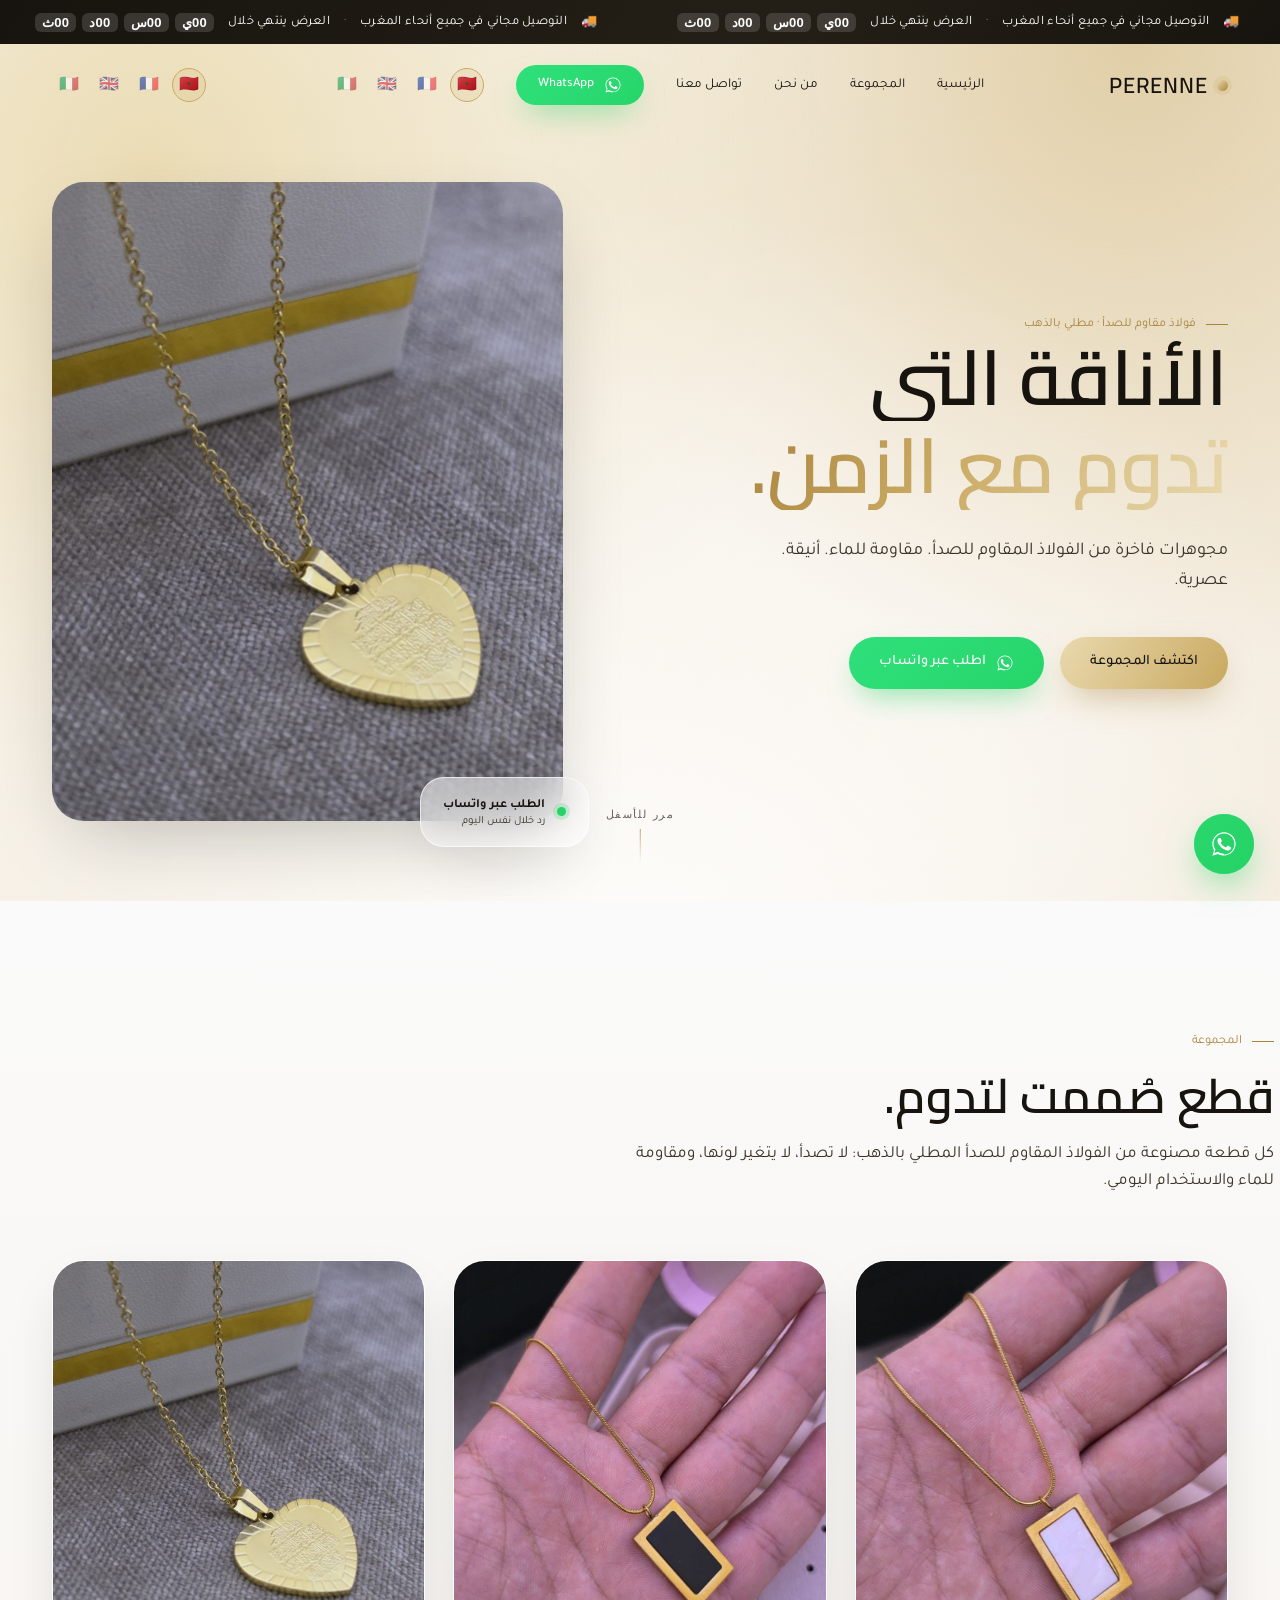
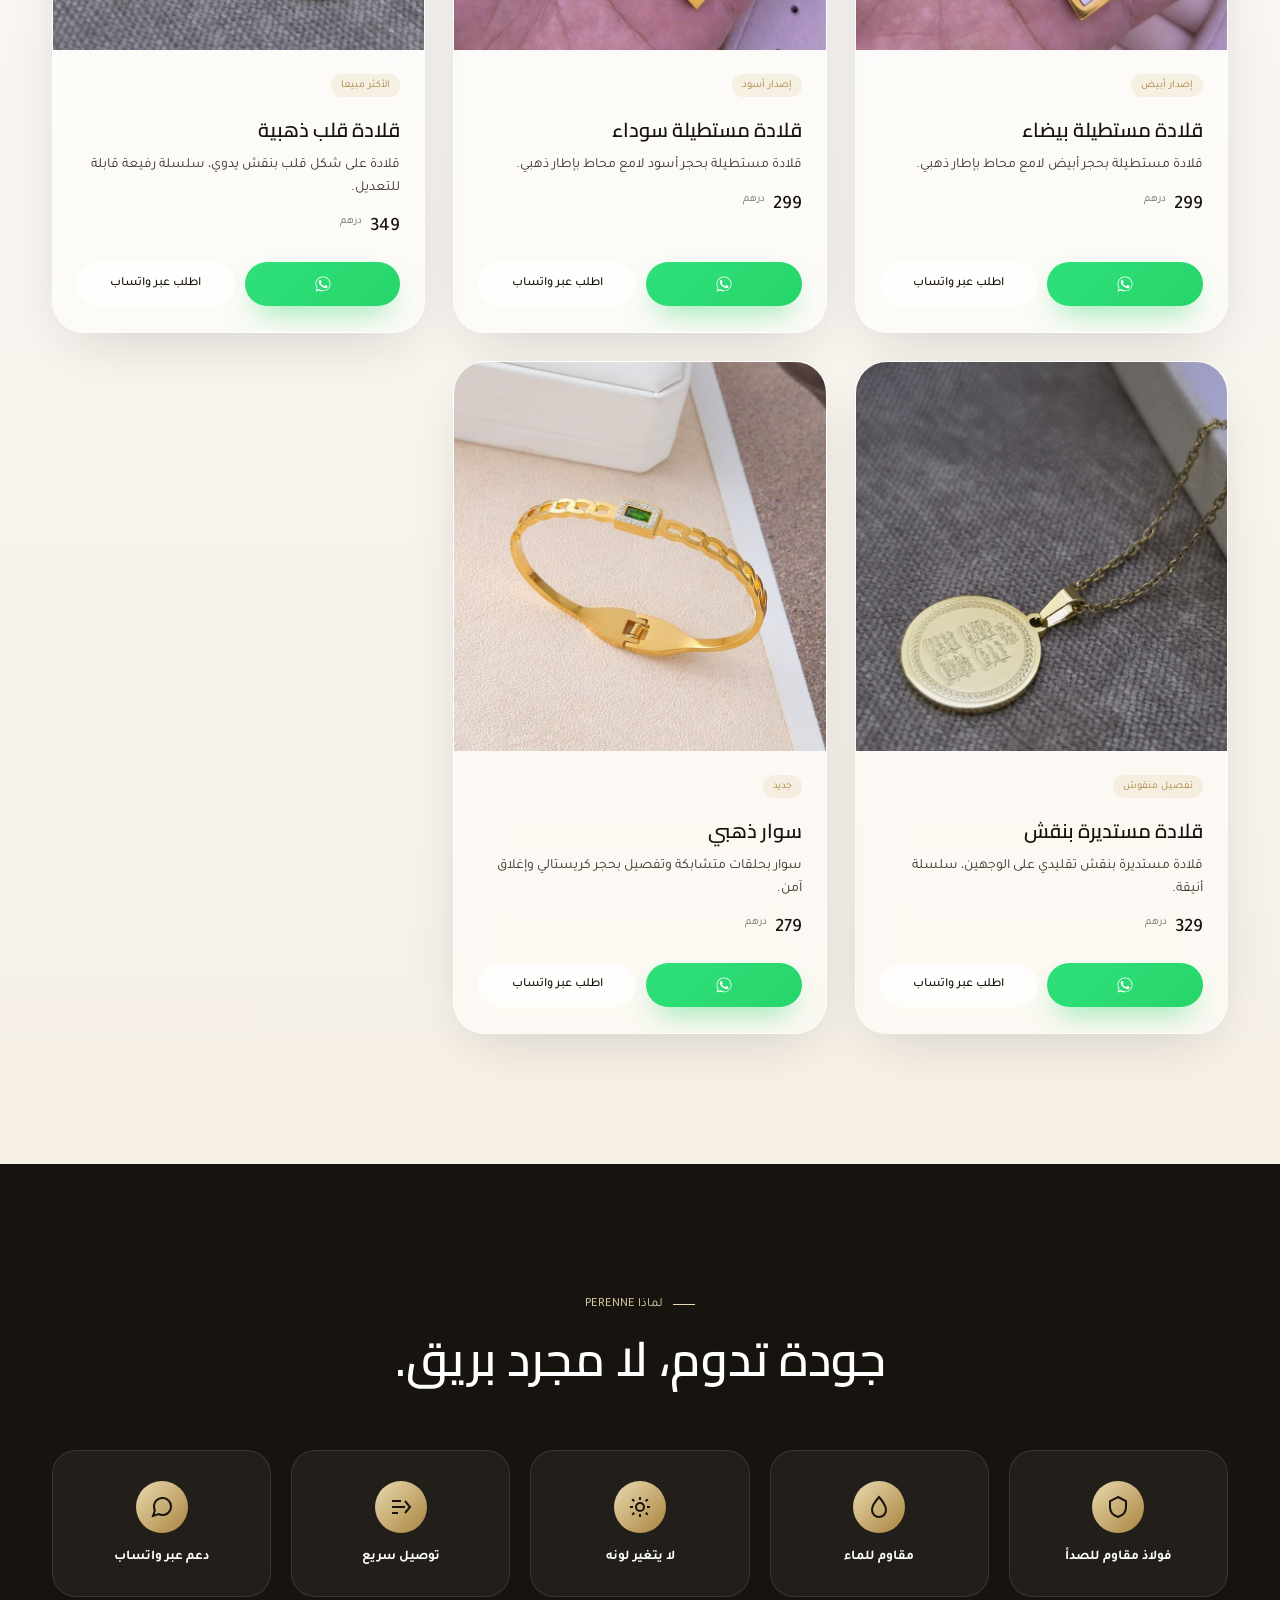
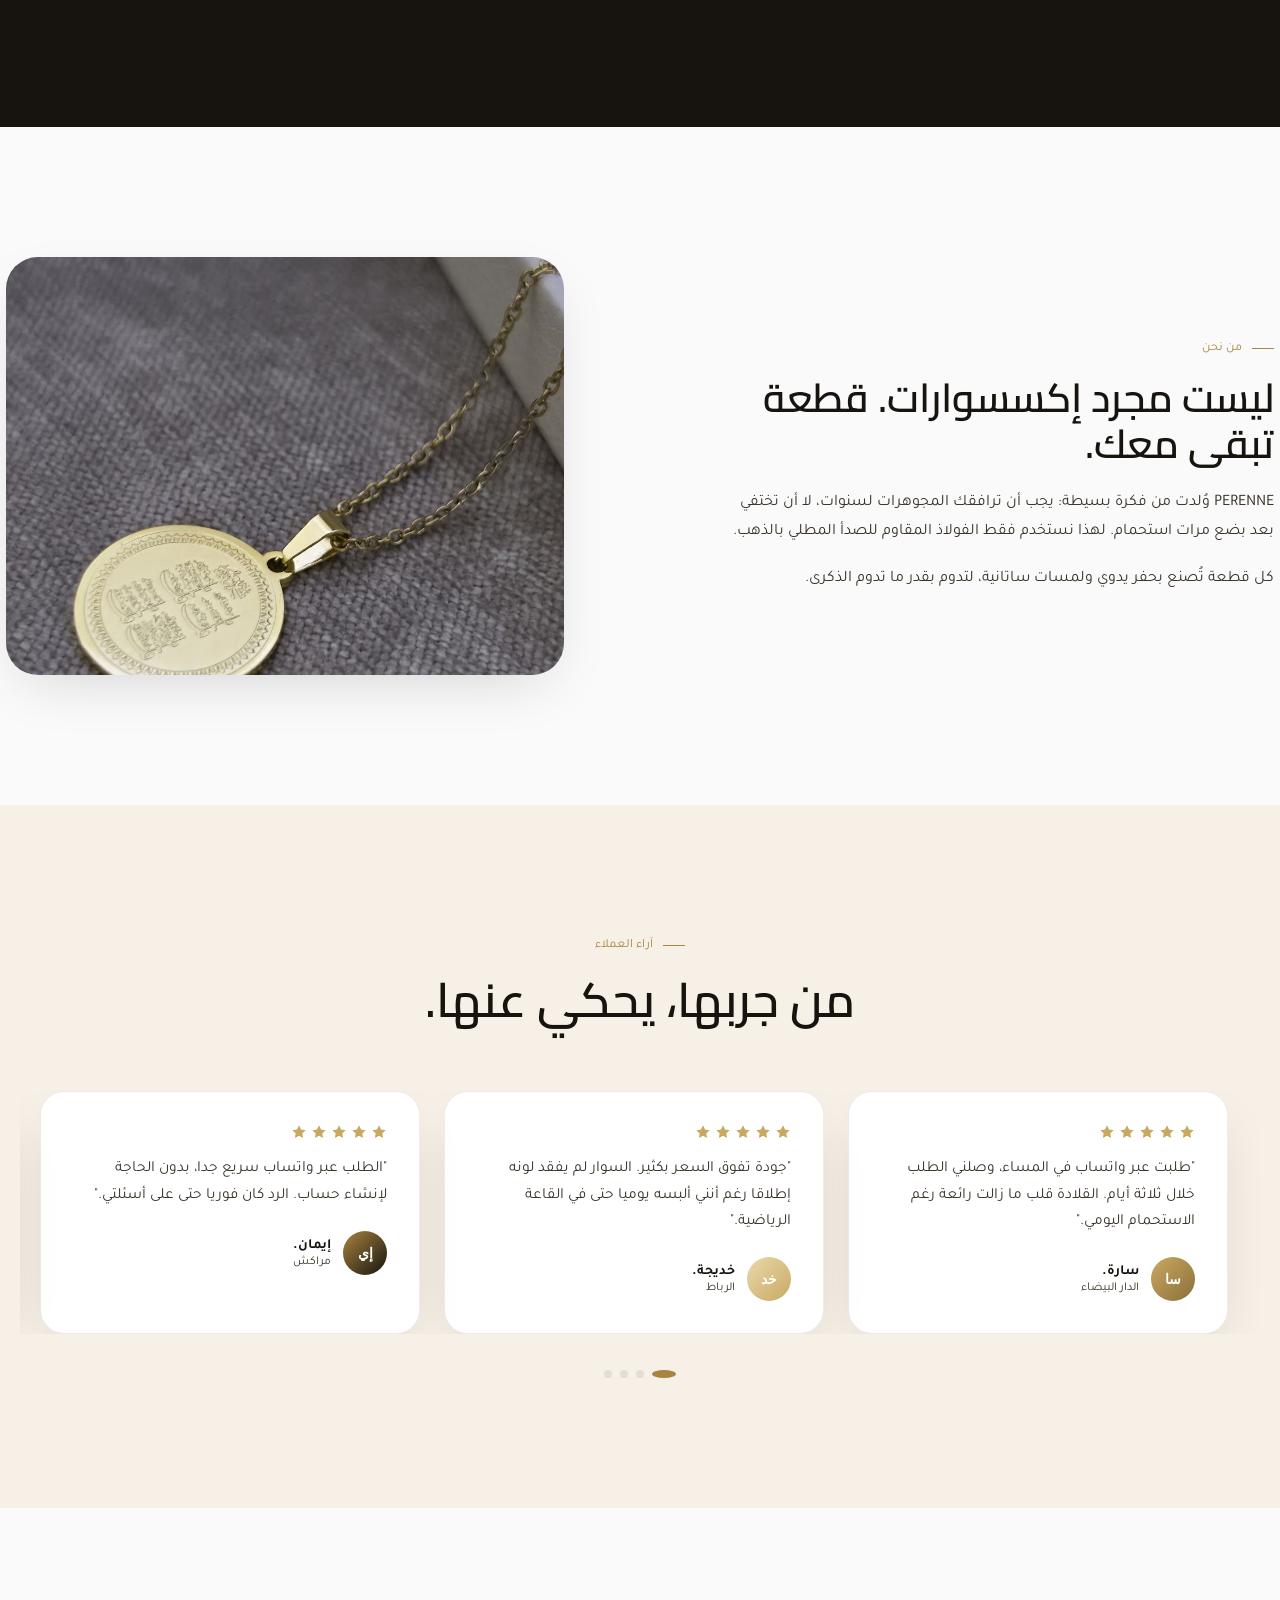
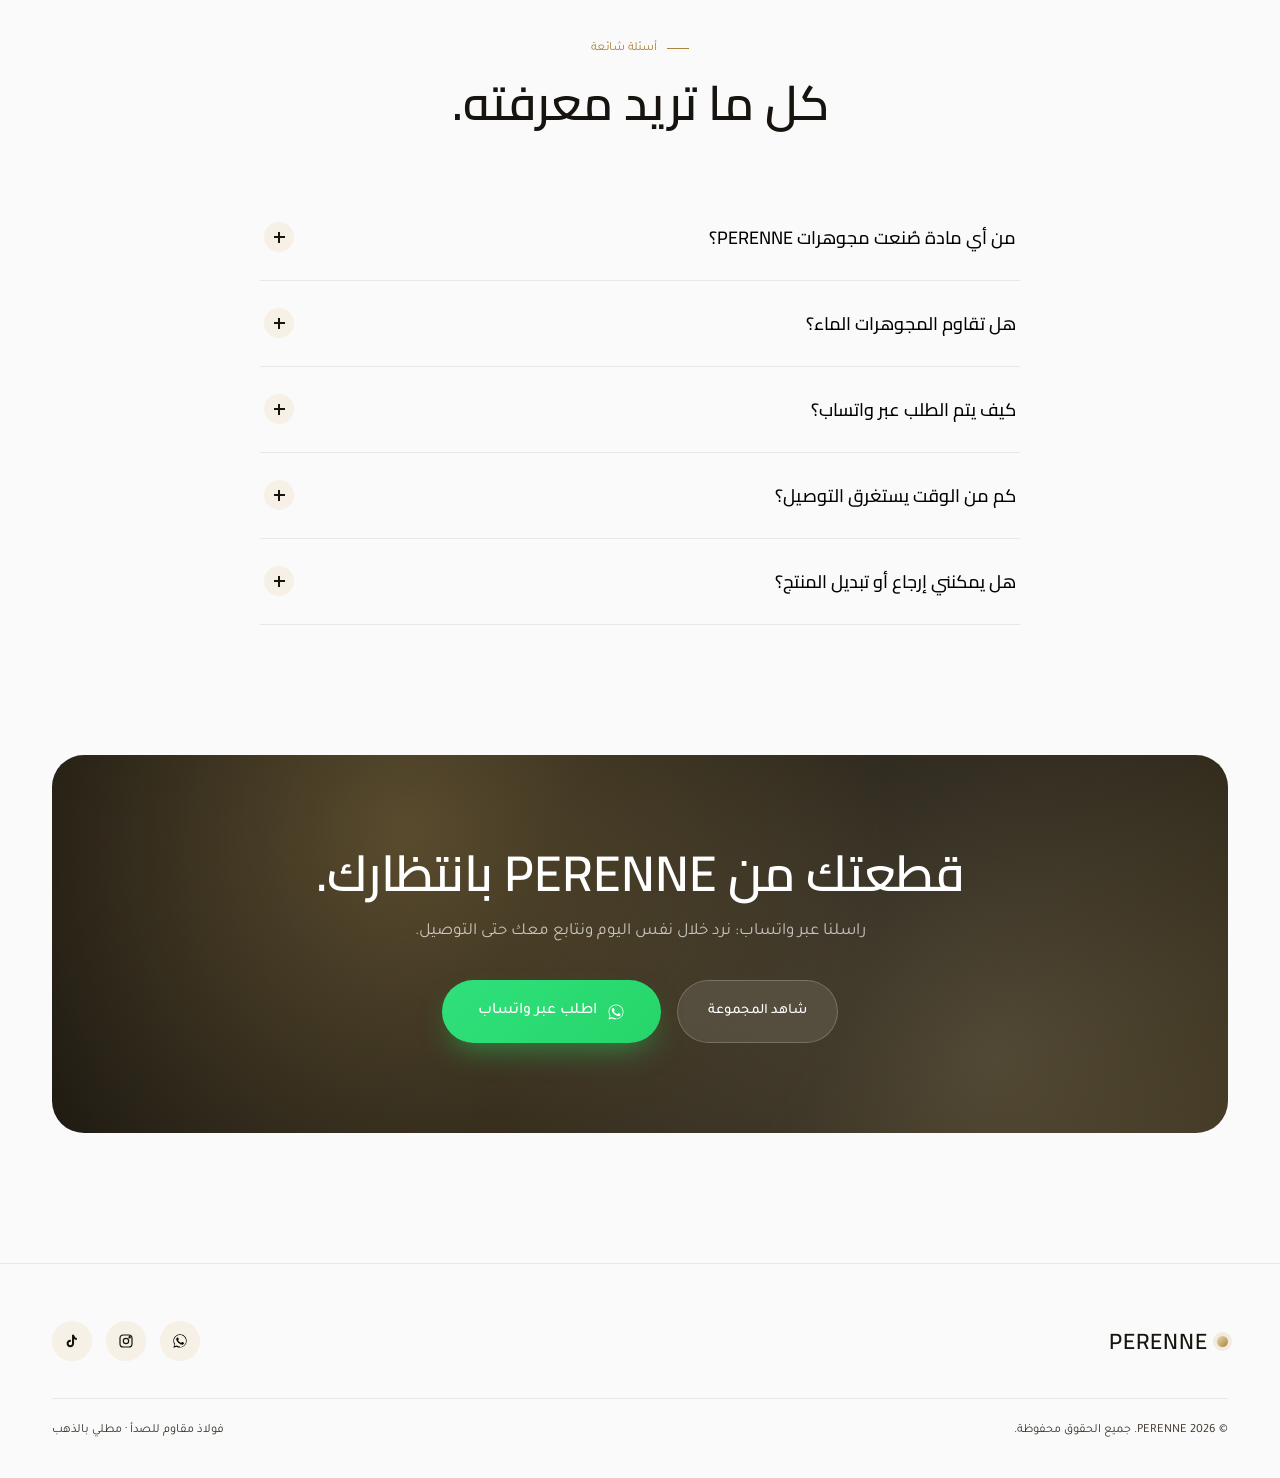
==== commit dc3cffc0: "Add files via upload Aggiornamento lingue" ====
--- a/index.html
+++ b/index.html
@@ -13,280 +13,13 @@
 <link rel="stylesheet" href="https://api.fontshare.com/v2/css?f[]=clash-display@600,500,400&f[]=general-sans@600,500,400&f[]=space-grotesk@500,400&display=swap">
 <link rel="stylesheet" href="https://fonts.googleapis.com/css2?family=Cairo:wght@400;500;600;700&family=Tajawal:wght@400;500;700&display=swap">
 <link rel="icon" href="data:image/svg+xml,%3Csvg xmlns='http://www.w3.org/2000/svg' viewBox='0 0 100 100'%3E%3Ccircle cx='50' cy='50' r='46' fill='none' stroke='%23C9A961' stroke-width='6'/%3E%3Ccircle cx='50' cy='50' r='26' fill='%23C9A961'/%3E%3C/svg%3E">
-<style>
-:root{
-  --bg:#FAFAFA; --cream:#F6F0E6; --beige:#EBE0CC;
-  --gold:#C9A961; --gold-light:#E9D9AE; --gold-deep:#A9843F;
-  --ink:#17140F; --ink-soft:#3A342A; --white:#FFFFFF;
-  --line:rgba(23,20,15,0.08);
-  --glass:rgba(255,255,255,0.55); --glass-border:rgba(255,255,255,0.65);
-  --shadow-soft:0 20px 60px -20px rgba(23,20,15,0.18);
-  --shadow-deep:0 30px 80px -24px rgba(23,20,15,0.28);
-  --radius-xl:32px; --radius-lg:24px; --radius-md:18px; --radius-sm:12px;
-  --ff-display:'Clash Display','General Sans',sans-serif;
-  --ff-body:'General Sans',sans-serif;
-  --ff-mono:'Space Grotesk',sans-serif;
-  --ff-ar-display:'Cairo',sans-serif;
-  --ff-ar-body:'Tajawal',sans-serif;
-  --wa-green:#25D366;
-  --ease:cubic-bezier(.16,.84,.24,1);
-  --topbar-h:44px;
-  --nav-h:78px;
-}
-*{margin:0;padding:0;box-sizing:border-box;}
-html{scroll-behavior:smooth;}
-body{font-family:var(--ff-body);background:var(--bg);color:var(--ink);overflow-x:hidden;-webkit-font-smoothing:antialiased;}
-html[dir="rtl"] body{font-family:var(--ff-ar-body);}
-html[dir="rtl"] h1,html[dir="rtl"] h2,html[dir="rtl"] h3,html[dir="rtl"] .logo{font-family:var(--ff-ar-display);}
-html[dir="rtl"] .eyebrow,html[dir="rtl"] .p-price,html[dir="rtl"] .btn,html[dir="rtl"] .p-tag,html[dir="rtl"] .modal-price{font-family:var(--ff-ar-body);}
-img{max-width:100%;display:block;}
-a{color:inherit;text-decoration:none;}
-button{font-family:inherit;cursor:pointer;border:none;background:none;}
-::selection{background:var(--gold-light);color:var(--ink);}
-@media (prefers-reduced-motion: reduce){*{animation-duration:0.01ms !important;animation-iteration-count:1 !important;transition-duration:0.01ms !important;scroll-behavior:auto !important;}}
-.container{max-width:1240px;margin:0 auto;padding:0 32px;}
-@media(max-width:640px){.container{padding:0 20px;}}
-[dir="rtl"] .container, [dir="rtl"] body{text-align:right;}
-.eyebrow{font-family:var(--ff-mono);font-size:12.5px;letter-spacing:0.18em;text-transform:uppercase;color:var(--gold-deep);display:inline-flex;align-items:center;gap:10px;}
-.eyebrow::before{content:'';width:22px;height:1px;background:var(--gold-deep);display:inline-block;}
-[dir="rtl"] .eyebrow{letter-spacing:0;text-transform:none;}
-h1,h2,h3{font-family:var(--ff-display);font-weight:600;letter-spacing:-0.02em;line-height:1.15;}
-[dir="rtl"] h1,[dir="rtl"] h2,[dir="rtl"] h3{letter-spacing:0;}
-
-.reveal{opacity:0;transform:translateY(28px);transition:opacity 0.9s var(--ease),transform 0.9s var(--ease);}
-.reveal.in{opacity:1;transform:translateY(0);}
-.reveal-left{opacity:0;transform:translateX(-46px);transition:opacity 0.9s var(--ease),transform 0.9s var(--ease);}
-.reveal-left.in{opacity:1;transform:translateX(0);}
-[dir="rtl"] .reveal-left{transform:translateX(46px);}
-.reveal-right{opacity:0;transform:translateX(46px);transition:opacity 0.9s var(--ease),transform 0.9s var(--ease);}
-.reveal-right.in{opacity:1;transform:translateX(0);}
-[dir="rtl"] .reveal-right{transform:translateX(-46px);}
-.reveal-scale{opacity:0;transform:scale(0.92);transition:opacity 1s var(--ease),transform 1s var(--ease);}
-.reveal-scale.in{opacity:1;transform:scale(1);}
-.stagger > *{transition-delay:calc(var(--i,0) * 0.09s);}
-
-.btn{position:relative;display:inline-flex;align-items:center;justify-content:center;gap:10px;padding:17px 30px;border-radius:100px;font-family:var(--ff-mono);font-size:14.5px;font-weight:500;white-space:nowrap;transition:transform 0.45s var(--ease),box-shadow 0.45s var(--ease);overflow:hidden;isolation:isolate;}
-.btn:active{transform:scale(0.97);}
-.btn-gold{color:var(--ink);background:linear-gradient(120deg,var(--gold-light),var(--gold) 45%,var(--gold-deep) 100%);background-size:220% 220%;box-shadow:0 14px 34px -10px rgba(169,132,63,0.55);}
-.btn-gold::before{content:'';position:absolute;inset:0;background:linear-gradient(120deg,transparent,rgba(255,255,255,0.65),transparent);transform:translateX(-120%);transition:transform 0.7s var(--ease);z-index:1;}
-.btn-gold:hover{transform:translateY(-3px) scale(1.03);box-shadow:0 20px 46px -12px rgba(169,132,63,0.65);background-position:100% 50%;}
-.btn-gold:hover::before{transform:translateX(120%);}
-.btn-ghost{color:var(--ink);background:var(--glass);backdrop-filter:blur(18px);-webkit-backdrop-filter:blur(18px);border:1px solid var(--glass-border);}
-.btn-ghost:hover{transform:translateY(-3px) scale(1.03);box-shadow:var(--shadow-soft);background:rgba(255,255,255,0.8);}
-.btn-wa{color:#fff;background:linear-gradient(135deg,#2FE07B,var(--wa-green) 60%,#1EAE52);background-size:200% 200%;box-shadow:0 14px 30px -10px rgba(37,211,102,0.55);}
-.btn-wa:hover{transform:translateY(-3px) scale(1.03);box-shadow:0 20px 42px -12px rgba(37,211,102,0.65);background-position:100% 50%;}
-.btn-wa svg{width:18px;height:18px;fill:currentColor;}
-.btn-block{width:100%;}
-.btn-lg{padding:22px 36px;font-size:16px;}
-
-#topbar{position:fixed;top:0;left:0;right:0;z-index:210;height:var(--topbar-h);background:linear-gradient(120deg,var(--ink),#241f16 60%,var(--ink));color:#fff;display:flex;align-items:center;overflow:hidden;}
-.topbar-inner{width:100%;display:flex;align-items:center;justify-content:center;gap:14px;font-family:var(--ff-mono);font-size:12.5px;letter-spacing:.02em;padding:0 16px;flex-wrap:wrap;}
-[dir="rtl"] .topbar-inner{font-family:var(--ff-ar-body);font-size:13px;}
-.topbar-inner .sep{opacity:.4;}
-#topbarCountdown{display:flex;gap:6px;font-family:var(--ff-mono);font-variant-numeric:tabular-nums;}
-#topbarCountdown b{background:rgba(255,255,255,0.14);border-radius:6px;padding:2px 7px;font-weight:600;}
-.topbar-truck{font-size:14px;}
-@media(max-width:640px){.topbar-inner{font-size:11px;gap:8px;}#topbarCountdown b{padding:2px 5px;}}
-
-.lang-switch{display:flex;align-items:center;gap:6px;}
-.lang-switch button{width:34px;height:34px;border-radius:50%;display:flex;align-items:center;justify-content:center;font-size:16px;background:transparent;border:1.5px solid transparent;transition:all .35s var(--ease);opacity:.55;}
-.lang-switch button:hover{opacity:1;transform:translateY(-2px);}
-.lang-switch button.active{opacity:1;border-color:var(--gold);background:rgba(201,169,97,0.15);}
-
-#navbar{position:fixed;top:var(--topbar-h);left:0;right:0;z-index:200;padding:20px 0;transition:background .5s var(--ease),padding .5s var(--ease),box-shadow .5s var(--ease),border-color .5s var(--ease),top .3s;border-bottom:1px solid transparent;}
-#navbar.scrolled{background:rgba(250,250,250,0.72);backdrop-filter:blur(20px) saturate(160%);-webkit-backdrop-filter:blur(20px) saturate(160%);padding:13px 0;border-bottom:1px solid var(--line);box-shadow:0 8px 30px -20px rgba(23,20,15,0.2);}
-.nav-inner{display:flex;align-items:center;justify-content:space-between;gap:20px;}
-.logo{font-family:var(--ff-display);font-size:22px;font-weight:600;letter-spacing:0.04em;display:flex;align-items:center;gap:9px;}
-.logo-mark{width:11px;height:11px;border-radius:50%;background:linear-gradient(135deg,var(--gold-light),var(--gold-deep));box-shadow:0 0 0 4px rgba(201,169,97,0.18);}
-.nav-links{display:flex;align-items:center;gap:32px;}
-.nav-links a:not(.btn){font-family:var(--ff-mono);font-size:13.5px;position:relative;padding:4px 0;}
-[dir="rtl"] .nav-links a:not(.btn){font-family:var(--ff-ar-body);}
-.nav-links a:not(.btn)::after{content:'';position:absolute;left:0;bottom:0;width:0;height:1px;background:var(--ink);transition:width 0.4s var(--ease);}
-.nav-links a:not(.btn):hover::after{width:100%;}
-.nav-links .btn{padding:11px 22px;font-size:13px;}
-.nav-right{display:flex;align-items:center;gap:18px;}
-.burger{display:none;width:44px;height:44px;border-radius:50%;background:var(--glass);backdrop-filter:blur(14px);align-items:center;justify-content:center;border:1px solid var(--glass-border);flex-shrink:0;}
-.burger span{display:block;width:18px;height:1.5px;background:var(--ink);position:relative;}
-.burger span::before,.burger span::after{content:'';position:absolute;left:0;width:18px;height:1.5px;background:var(--ink);transition:transform .3s;}
-.burger span::before{top:-6px;}
-.burger span::after{top:6px;}
-@media(max-width:900px){
-  .nav-links{position:fixed;top:0;right:0;height:100vh;width:78%;max-width:340px;background:rgba(250,250,250,0.97);backdrop-filter:blur(24px);flex-direction:column;justify-content:center;align-items:flex-start;gap:26px;padding:40px;transform:translateX(100%);transition:transform 0.5s var(--ease);box-shadow:-20px 0 60px rgba(0,0,0,0.1);}
-  [dir="rtl"] .nav-links{right:auto;left:0;transform:translateX(-100%);box-shadow:20px 0 60px rgba(0,0,0,0.1);}
-  .nav-links.open{transform:translateX(0);}
-  .nav-links a{font-size:18px;}
-  .burger{display:flex;}
-  .nav-links .lang-switch{margin-top:6px;}
-}
-
-#hero{position:relative;min-height:100vh;display:flex;align-items:center;padding:calc(var(--topbar-h) + var(--nav-h) + 60px) 0 80px;overflow:hidden;}
-.hero-bg{position:absolute;inset:-10%;background:radial-gradient(circle at 18% 24%, rgba(233,217,174,0.9), transparent 45%),radial-gradient(circle at 82% 12%, rgba(201,169,97,0.5), transparent 40%),radial-gradient(circle at 68% 78%, rgba(246,240,230,0.95), transparent 50%),linear-gradient(160deg,#FDFCFA 0%,#F6F0E6 55%,#EFE4CE 100%);z-index:-2;}
-.hero-bg::after{content:'';position:absolute;inset:0;background:radial-gradient(circle at 50% 100%, rgba(255,255,255,0.9), transparent 60%);}
-.hero-grid{display:grid;grid-template-columns:1.1fr 0.9fr;gap:40px;align-items:center;width:100%;}
-.hero-kicker{margin-bottom:26px;}
-.hero-title{font-size:clamp(38px,6vw,80px);margin-bottom:26px;}
-.hero-title .line{display:block;overflow:hidden;}
-.hero-title .line span{display:inline-block;transform:translateY(110%);transition:transform 1s var(--ease);}
-.hero-title .line:nth-child(1) span{transition-delay:0.05s;}
-.hero-title .line:nth-child(2) span{transition-delay:0.18s;}
-#hero.loaded .hero-title .line span{transform:translateY(0);}
-.hero-title .accent{background:linear-gradient(120deg,var(--gold-deep),var(--gold) 40%,var(--gold-light));-webkit-background-clip:text;background-clip:text;color:transparent;}
-[dir="ltr"] .hero-title .accent{font-style:italic;}
-.hero-sub{font-size:18px;color:var(--ink-soft);max-width:460px;margin-bottom:40px;line-height:1.7;}
-.hero-actions{display:flex;gap:16px;flex-wrap:wrap;}
-.hero-visual{position:relative;}
-.hero-card{position:relative;border-radius:var(--radius-xl);overflow:hidden;box-shadow:var(--shadow-deep);aspect-ratio:4/5;will-change:transform;}
-.hero-card img{width:100%;height:100%;object-fit:cover;transform:scale(1.08);transition:transform 6s var(--ease);}
-#hero.loaded .hero-card img{transform:scale(1);}
-.hero-card::after{content:'';position:absolute;inset:0;background:linear-gradient(200deg,rgba(255,255,255,0.12),transparent 40%, rgba(23,20,15,0.18));mix-blend-mode:overlay;}
-.hero-float-badge{position:absolute;bottom:-26px;left:-26px;background:var(--glass);backdrop-filter:blur(20px);border:1px solid var(--glass-border);border-radius:var(--radius-lg);padding:18px 22px;box-shadow:var(--shadow-soft);display:flex;align-items:center;gap:12px;animation:floaty 5s ease-in-out infinite;}
-[dir="rtl"] .hero-float-badge{left:auto;right:-26px;}
-@keyframes floaty{0%,100%{transform:translateY(0);}50%{transform:translateY(-10px);}}
-.hero-float-badge .dot{width:9px;height:9px;border-radius:50%;background:var(--wa-green);box-shadow:0 0 0 4px rgba(37,211,102,0.2);flex-shrink:0;}
-.hero-float-badge b{font-family:var(--ff-mono);font-size:12.5px;}
-[dir="rtl"] .hero-float-badge b, [dir="rtl"] .hero-float-badge span{font-family:var(--ff-ar-body);}
-.hero-float-badge span{display:block;font-size:11px;color:var(--ink-soft);}
-.scroll-cue{position:absolute;bottom:38px;left:50%;transform:translateX(-50%);display:flex;flex-direction:column;align-items:center;gap:8px;font-family:var(--ff-mono);font-size:11px;letter-spacing:0.14em;color:var(--ink-soft);opacity:0.75;}
-.scroll-cue .stick{width:1px;height:34px;background:linear-gradient(var(--gold-deep),transparent);position:relative;overflow:hidden;}
-.scroll-cue .stick::after{content:'';position:absolute;top:-34px;left:0;width:100%;height:34px;background:linear-gradient(var(--ink),transparent);animation:scrollcue 2.2s ease-in-out infinite;}
-@keyframes scrollcue{0%{top:-34px;}100%{top:34px;}}
-@media(max-width:900px){.hero-grid{grid-template-columns:1fr;}.hero-visual{order:-1;max-width:340px;margin:0 auto 20px;}.hero-sub{max-width:100%;}}
-
-section{position:relative;}
-.section-pad{padding:130px 0;}
-@media(max-width:768px){.section-pad{padding:88px 0;}}
-.section-head{max-width:640px;margin-bottom:64px;}
-.section-head h2{font-size:clamp(28px,4vw,48px);margin-top:18px;}
-.section-head p{margin-top:18px;color:var(--ink-soft);font-size:17px;line-height:1.6;}
-.center{text-align:center;margin-left:auto;margin-right:auto;}
-
-#collezione{background:linear-gradient(180deg,var(--bg),var(--cream));}
-.product-grid{display:grid;grid-template-columns:repeat(3,1fr);gap:28px;}
-@media(max-width:980px){.product-grid{grid-template-columns:repeat(2,1fr);}}
-@media(max-width:620px){.product-grid{grid-template-columns:1fr;}}
-.p-card{position:relative;border-radius:var(--radius-xl);background:var(--glass);backdrop-filter:blur(22px) saturate(140%);-webkit-backdrop-filter:blur(22px) saturate(140%);border:1px solid var(--glass-border);overflow:hidden;box-shadow:var(--shadow-soft);transition:transform 0.55s var(--ease),box-shadow 0.55s var(--ease);display:flex;flex-direction:column;}
-.p-card:hover{transform:translateY(-10px);box-shadow:var(--shadow-deep);}
-.p-media{position:relative;aspect-ratio:1/1.05;overflow:hidden;cursor:pointer;}
-.p-media img{width:100%;height:100%;object-fit:cover;transition:transform 0.8s var(--ease);}
-.p-card:hover .p-media img{transform:scale(1.09);}
-.p-media::after{content:'';position:absolute;inset:0;background:linear-gradient(180deg,transparent 60%,rgba(23,20,15,0.28));opacity:0;transition:opacity .5s;}
-.p-card:hover .p-media::after{opacity:1;}
-.p-zoom-tag{position:absolute;bottom:14px;left:14px;background:rgba(255,255,255,0.85);backdrop-filter:blur(10px);padding:7px 13px;border-radius:100px;font-family:var(--ff-mono);font-size:11px;opacity:0;transform:translateY(8px);transition:all .4s var(--ease);}
-[dir="rtl"] .p-zoom-tag{left:auto;right:14px;font-family:var(--ff-ar-body);}
-.p-card:hover .p-zoom-tag{opacity:1;transform:translateY(0);}
-.p-body{padding:24px 24px 26px;display:flex;flex-direction:column;gap:6px;flex:1;}
-.p-name{font-family:var(--ff-display);font-size:20px;font-weight:600;}
-[dir="rtl"] .p-name{font-family:var(--ff-ar-display);}
-.p-desc{font-size:14px;color:var(--ink-soft);line-height:1.6;margin-bottom:10px;}
-.p-price-row{display:flex;align-items:center;justify-content:space-between;margin-bottom:16px;}
-.p-price{font-family:var(--ff-mono);font-size:19px;font-weight:500;}
-.p-price sup{font-size:11px;opacity:.6;margin-inline-start:4px;font-weight:400;}
-.p-tag{font-family:var(--ff-mono);font-size:10.5px;color:var(--gold-deep);background:rgba(201,169,97,0.14);padding:5px 10px;border-radius:100px;}
-.p-actions{display:flex;gap:10px;margin-top:auto;}
-.p-actions .btn{flex:1;padding:13px 14px;font-size:12.5px;}
-
-#fiducia{background:var(--ink);color:#fff;}
-#fiducia .section-head p{color:rgba(255,255,255,0.65);}
-#fiducia .eyebrow{color:var(--gold-light);}
-#fiducia .eyebrow::before{background:var(--gold-light);}
-.trust-grid{display:grid;grid-template-columns:repeat(5,1fr);gap:20px;}
-@media(max-width:980px){.trust-grid{grid-template-columns:repeat(3,1fr);}}
-@media(max-width:620px){.trust-grid{grid-template-columns:repeat(2,1fr);}}
-.trust-item{background:rgba(255,255,255,0.05);border:1px solid rgba(255,255,255,0.1);border-radius:var(--radius-lg);padding:30px 22px;text-align:center;transition:transform .5s var(--ease),background .5s var(--ease),border-color .5s var(--ease);}
-.trust-item:hover{transform:translateY(-8px);background:rgba(255,255,255,0.09);border-color:rgba(201,169,97,0.5);}
-.trust-icon{width:52px;height:52px;margin:0 auto 16px;border-radius:50%;background:linear-gradient(135deg,var(--gold-light),var(--gold-deep));display:flex;align-items:center;justify-content:center;color:var(--ink);}
-.trust-icon svg{width:24px;height:24px;}
-.trust-item b{display:block;font-family:var(--ff-mono);font-size:13.5px;}
-[dir="rtl"] .trust-item b{font-family:var(--ff-ar-body);}
-
-#testimonianze{background:var(--cream);}
-.t-track-wrap{overflow:hidden;position:relative;margin:0 -32px;padding:0 32px;}
-.t-track{display:flex;gap:24px;transition:transform .8s var(--ease);}
-.t-card{flex:0 0 min(380px,86vw);background:var(--white);border-radius:var(--radius-lg);padding:32px;box-shadow:var(--shadow-soft);border:1px solid var(--line);}
-.t-stars{display:flex;gap:4px;margin-bottom:16px;}
-.t-stars svg{width:16px;height:16px;fill:var(--gold);opacity:0;transform:scale(0.4) rotate(-20deg);transition:all .5s var(--ease);}
-.t-card.in .t-stars svg{opacity:1;transform:scale(1) rotate(0);}
-.t-stars svg:nth-child(1){transition-delay:.05s;}
-.t-stars svg:nth-child(2){transition-delay:.12s;}
-.t-stars svg:nth-child(3){transition-delay:.19s;}
-.t-stars svg:nth-child(4){transition-delay:.26s;}
-.t-stars svg:nth-child(5){transition-delay:.33s;}
-.t-quote{font-size:15.5px;line-height:1.7;color:var(--ink-soft);margin-bottom:22px;}
-.t-person{display:flex;align-items:center;gap:12px;}
-.t-avatar{width:44px;height:44px;border-radius:50%;display:flex;align-items:center;justify-content:center;font-family:var(--ff-mono);font-weight:600;font-size:14px;color:#fff;flex-shrink:0;}
-.t-person b{display:block;font-size:14px;}
-.t-person span{display:block;font-size:12px;color:var(--ink-soft);}
-.t-dots{display:flex;justify-content:center;gap:8px;margin-top:36px;}
-.t-dots button{width:8px;height:8px;border-radius:50%;background:var(--line);transition:all .4s var(--ease);}
-.t-dots button.active{background:var(--gold-deep);width:24px;}
-
-.faq-list{max-width:760px;margin:0 auto;}
-.faq-item{border-bottom:1px solid var(--line);}
-.faq-q{display:flex;align-items:center;justify-content:space-between;padding:26px 4px;width:100%;font-family:var(--ff-display);font-size:18px;font-weight:500;gap:16px;}
-[dir="rtl"] .faq-q{font-family:var(--ff-ar-display);}
-.faq-q span:first-child{text-align:start;}
-.faq-q .plus{width:30px;height:30px;border-radius:50%;background:var(--cream);display:flex;align-items:center;justify-content:center;flex-shrink:0;position:relative;transition:transform .5s var(--ease),background .4s;}
-.faq-q .plus::before,.faq-q .plus::after{content:'';position:absolute;background:var(--ink);transition:transform .4s var(--ease);}
-.faq-q .plus::before{width:11px;height:1.4px;}
-.faq-q .plus::after{width:1.4px;height:11px;}
-.faq-item.open .plus{background:var(--gold);transform:rotate(180deg);}
-.faq-item.open .plus::after{transform:scaleY(0);}
-.faq-a{max-height:0;overflow:hidden;transition:max-height .6s var(--ease);}
-.faq-a p{padding:0 4px 26px;color:var(--ink-soft);font-size:15px;line-height:1.7;max-width:640px;}
-
-#cta-finale{background:linear-gradient(135deg,var(--ink),#241f16 60%,#332a17);color:#fff;border-radius:var(--radius-xl);margin:0 auto 130px;max-width:1240px;padding:90px 60px;text-align:center;position:relative;overflow:hidden;}
-#cta-finale::before{content:'';position:absolute;inset:0;background:radial-gradient(circle at 30% 20%, rgba(201,169,97,0.35), transparent 55%),radial-gradient(circle at 80% 80%, rgba(233,217,174,0.2), transparent 50%);}
-#cta-finale h2{font-size:clamp(28px,4.6vw,50px);position:relative;margin-bottom:20px;}
-#cta-finale p{position:relative;color:rgba(255,255,255,0.7);margin-bottom:38px;font-size:17px;}
-#cta-finale .btn-row{position:relative;display:flex;gap:16px;justify-content:center;flex-wrap:wrap;}
-@media(max-width:640px){#cta-finale{padding:60px 26px;margin-bottom:80px;}}
-
-footer{padding:56px 0 40px;border-top:1px solid var(--line);}
-.footer-inner{display:flex;justify-content:space-between;align-items:center;flex-wrap:wrap;gap:24px;}
-.footer-social{display:flex;gap:14px;}
-.footer-social a{width:40px;height:40px;border-radius:50%;background:var(--cream);display:flex;align-items:center;justify-content:center;transition:all .4s var(--ease);}
-.footer-social a:hover{background:var(--gold);transform:translateY(-4px);}
-.footer-social svg{width:16px;height:16px;}
-.footer-bottom{margin-top:36px;padding-top:24px;border-top:1px solid var(--line);display:flex;justify-content:space-between;flex-wrap:wrap;gap:10px;font-size:12.5px;color:var(--ink-soft);font-family:var(--ff-mono);}
-[dir="rtl"] .footer-bottom{font-family:var(--ff-ar-body);}
-
-#wa-float{position:fixed;bottom:26px;right:26px;z-index:300;width:60px;height:60px;border-radius:50%;background:linear-gradient(135deg,#2FE07B,var(--wa-green));display:flex;align-items:center;justify-content:center;box-shadow:0 14px 34px -8px rgba(37,211,102,0.6);transition:transform .4s var(--ease);}
-#wa-float:hover{transform:scale(1.08);}
-#wa-float svg{width:28px;height:28px;fill:#fff;}
-#wa-float::before{content:'';position:absolute;inset:0;border-radius:50%;background:var(--wa-green);opacity:0.6;animation:pulse 2.2s ease-out infinite;z-index:-1;}
-@keyframes pulse{0%{transform:scale(1);opacity:.55;}100%{transform:scale(1.9);opacity:0;}}
-
-#p-modal{position:fixed;inset:0;z-index:500;display:flex;align-items:center;justify-content:center;padding:24px;opacity:0;pointer-events:none;transition:opacity .5s var(--ease);}
-#p-modal.open{opacity:1;pointer-events:auto;}
-#p-modal .backdrop{position:absolute;inset:0;background:rgba(23,20,15,0.55);backdrop-filter:blur(10px);}
-.modal-panel{position:relative;background:var(--bg);border-radius:var(--radius-xl);max-width:960px;width:100%;max-height:88vh;overflow-y:auto;box-shadow:var(--shadow-deep);display:grid;grid-template-columns:1fr 1fr;transform:translateY(30px) scale(0.97);opacity:0;transition:transform .5s var(--ease),opacity .5s var(--ease);}
-#p-modal.open .modal-panel{transform:translateY(0) scale(1);opacity:1;}
-.modal-close{position:absolute;top:18px;inset-inline-end:18px;z-index:2;width:38px;height:38px;border-radius:50%;background:var(--glass);backdrop-filter:blur(10px);display:flex;align-items:center;justify-content:center;border:1px solid var(--glass-border);transition:transform .3s var(--ease);}
-.modal-close:hover{transform:rotate(90deg);}
-.modal-gallery{position:relative;background:var(--cream);}
-.modal-gallery img{width:100%;height:100%;object-fit:cover;min-height:320px;}
-.modal-info{padding:44px 40px;display:flex;flex-direction:column;}
-.modal-info .p-tag{align-self:flex-start;margin-bottom:16px;}
-[dir="rtl"] .modal-info .p-tag{align-self:flex-end;}
-.modal-info h3{font-size:28px;margin-bottom:10px;}
-.modal-price{font-family:var(--ff-mono);font-size:24px;margin-bottom:20px;color:var(--gold-deep);}
-.modal-info > p{color:var(--ink-soft);line-height:1.7;margin-bottom:24px;}
-.modal-features{list-style:none;margin-bottom:30px;display:flex;flex-direction:column;gap:12px;}
-.modal-features li{display:flex;align-items:center;gap:10px;font-size:14.5px;}
-.modal-features svg{width:17px;height:17px;flex-shrink:0;color:var(--gold-deep);}
-.modal-info .btn-lg{margin-top:auto;}
-@media(max-width:760px){.modal-panel{grid-template-columns:1fr;max-height:92vh;}.modal-gallery img{min-height:260px;}.modal-info{padding:32px 26px;}}
-</style>
+<link rel="stylesheet" href="style.css">
 </head>
 <body>
 
 <div id="topbar">
   <div class="topbar-inner">
-    <span class="topbar-truck">🚚</span>
-    <span id="topbarText">التوصيل مجاني في جميع أنحاء المغرب</span>
-    <span class="sep">·</span>
-    <span id="topbarEndsIn">العرض ينتهي خلال</span>
-    <span id="topbarCountdown"></span>
+    <div class="marquee-track" id="marqueeTrack"></div>
   </div>
 </div>
 
@@ -435,25 +168,6 @@
   <svg viewBox="0 0 24 24"><path d="M17.5 14.4c-.3-.1-1.7-.9-2-1-.3-.1-.5-.1-.6.1-.2.3-.7 1-.9 1.2-.2.2-.3.2-.6.1-.3-.1-1.3-.5-2.4-1.5-.9-.8-1.5-1.8-1.7-2.1-.2-.3 0-.5.1-.6.1-.1.3-.3.4-.5.1-.1.2-.3.3-.4.1-.2 0-.3 0-.5s-.6-1.5-.9-2c-.2-.5-.5-.4-.6-.4h-.5c-.2 0-.5.1-.7.3-.3.3-1 1-1 2.4s1 2.8 1.2 3c.1.2 2 3.1 4.9 4.3.7.3 1.2.5 1.6.6.7.2 1.3.2 1.8.1.5-.1 1.7-.7 1.9-1.3.2-.7.2-1.2.2-1.3-.1-.1-.3-.2-.6-.3z"/><path d="M12 2C6.5 2 2 6.5 2 12c0 1.9.5 3.7 1.5 5.3L2 22l4.8-1.5c1.5.8 3.3 1.3 5.2 1.3 5.5 0 10-4.5 10-10S17.5 2 12 2zm0 18.3c-1.7 0-3.4-.5-4.8-1.4l-.3-.2-3.2 1 1-3.2-.2-.3C3.5 14.7 3 13.4 3 12c0-4.9 4.1-9 9-9s9 4.1 9 9-4.1 9-9 9z"/></svg>
 </a>
 
-<div id="p-modal">
-  <div class="backdrop" data-close-modal></div>
-  <div class="modal-panel">
-    <button class="modal-close" data-close-modal aria-label="Close"><svg width="16" height="16" viewBox="0 0 24 24" fill="none" stroke="currentColor" stroke-width="2"><path d="M18 6L6 18M6 6l12 12"/></svg></button>
-    <div class="modal-gallery"><img id="modalImg" src="" alt=""></div>
-    <div class="modal-info">
-      <span class="p-tag" id="modalTag"></span>
-      <h3 id="modalName"></h3>
-      <div class="modal-price" id="modalPrice"></div>
-      <p id="modalDesc"></p>
-      <ul class="modal-features" id="modalFeatures"></ul>
-      <a href="#" class="btn btn-wa btn-lg btn-block" id="modalWaBtn">
-        <svg viewBox="0 0 24 24"><path d="M17.5 14.4c-.3-.1-1.7-.9-2-1-.3-.1-.5-.1-.6.1-.2.3-.7 1-.9 1.2-.2.2-.3.2-.6.1-.3-.1-1.3-.5-2.4-1.5-.9-.8-1.5-1.8-1.7-2.1-.2-.3 0-.5.1-.6.1-.1.3-.3.4-.5.1-.1.2-.3.3-.4.1-.2 0-.3 0-.5s-.6-1.5-.9-2c-.2-.5-.5-.4-.6-.4h-.5c-.2 0-.5.1-.7.3-.3.3-1 1-1 2.4s1 2.8 1.2 3c.1.2 2 3.1 4.9 4.3.7.3 1.2.5 1.6.6.7.2 1.3.2 1.8.1.5-.1 1.7-.7 1.9-1.3.2-.7.2-1.2.2-1.3-.1-.1-.3-.2-.6-.3z"/><path d="M12 2C6.5 2 2 6.5 2 12c0 1.9.5 3.7 1.5 5.3L2 22l4.8-1.5c1.5.8 3.3 1.3 5.2 1.3 5.5 0 10-4.5 10-10S17.5 2 12 2zm0 18.3c-1.7 0-3.4-.5-4.8-1.4l-.3-.2-3.2 1 1-3.2-.2-.3C3.5 14.7 3 13.4 3 12c0-4.9 4.1-9 9-9s9 4.1 9 9-4.1 9-9 9z"/></svg>
-        <span id="modalWaLabel">ORDER ON WHATSAPP</span>
-      </a>
-    </div>
-  </div>
-</div>
-
 <script src="script.js"></script>
 </body>
 </html>
--- a/style.css
+++ b/style.css
@@ -0,0 +1,338 @@
+
+:root{
+  --bg:#FAFAFA; --cream:#F6F0E6; --beige:#EBE0CC;
+  --gold:#C9A961; --gold-light:#E9D9AE; --gold-deep:#A9843F;
+  --ink:#17140F; --ink-soft:#3A342A; --white:#FFFFFF;
+  --line:rgba(23,20,15,0.08);
+  --glass:rgba(255,255,255,0.55); --glass-border:rgba(255,255,255,0.65);
+  --shadow-soft:0 20px 60px -20px rgba(23,20,15,0.18);
+  --shadow-deep:0 30px 80px -24px rgba(23,20,15,0.28);
+  --radius-xl:32px; --radius-lg:24px; --radius-md:18px; --radius-sm:12px;
+  --ff-display:'Clash Display','General Sans',sans-serif;
+  --ff-body:'General Sans',sans-serif;
+  --ff-mono:'Space Grotesk',sans-serif;
+  --ff-ar-display:'Cairo',sans-serif;
+  --ff-ar-body:'Tajawal',sans-serif;
+  --wa-green:#25D366;
+  --ease:cubic-bezier(.16,.84,.24,1);
+  --topbar-h:44px;
+  --nav-h:78px;
+}
+*{margin:0;padding:0;box-sizing:border-box;}
+html{scroll-behavior:smooth;}
+body{font-family:var(--ff-body);background:var(--bg);color:var(--ink);overflow-x:hidden;-webkit-font-smoothing:antialiased;}
+html[dir="rtl"] body{font-family:var(--ff-ar-body);}
+html[dir="rtl"] h1,html[dir="rtl"] h2,html[dir="rtl"] h3,html[dir="rtl"] .logo{font-family:var(--ff-ar-display);}
+html[dir="rtl"] .eyebrow,html[dir="rtl"] .p-price,html[dir="rtl"] .btn,html[dir="rtl"] .p-tag,html[dir="rtl"] .modal-price{font-family:var(--ff-ar-body);}
+img{max-width:100%;display:block;}
+a{color:inherit;text-decoration:none;}
+button{font-family:inherit;cursor:pointer;border:none;background:none;}
+::selection{background:var(--gold-light);color:var(--ink);}
+@media (prefers-reduced-motion: reduce){*{animation-duration:0.01ms !important;animation-iteration-count:1 !important;transition-duration:0.01ms !important;scroll-behavior:auto !important;}}
+.container{max-width:1240px;margin:0 auto;padding:0 32px;}
+@media(max-width:640px){.container{padding:0 20px;}}
+[dir="rtl"] .container, [dir="rtl"] body{text-align:right;}
+.eyebrow{font-family:var(--ff-mono);font-size:12.5px;letter-spacing:0.18em;text-transform:uppercase;color:var(--gold-deep);display:inline-flex;align-items:center;gap:10px;}
+.eyebrow::before{content:'';width:22px;height:1px;background:var(--gold-deep);display:inline-block;}
+[dir="rtl"] .eyebrow{letter-spacing:0;text-transform:none;}
+h1,h2,h3{font-family:var(--ff-display);font-weight:600;letter-spacing:-0.02em;line-height:1.15;}
+[dir="rtl"] h1,[dir="rtl"] h2,[dir="rtl"] h3{letter-spacing:0;}
+
+.reveal{opacity:0;transform:translateY(28px);transition:opacity 0.9s var(--ease),transform 0.9s var(--ease);}
+.reveal.in{opacity:1;transform:translateY(0);}
+.reveal-left{opacity:0;transform:translateX(-46px);transition:opacity 0.9s var(--ease),transform 0.9s var(--ease);}
+.reveal-left.in{opacity:1;transform:translateX(0);}
+[dir="rtl"] .reveal-left{transform:translateX(46px);}
+.reveal-right{opacity:0;transform:translateX(46px);transition:opacity 0.9s var(--ease),transform 0.9s var(--ease);}
+.reveal-right.in{opacity:1;transform:translateX(0);}
+[dir="rtl"] .reveal-right{transform:translateX(-46px);}
+.reveal-scale{opacity:0;transform:scale(0.92);transition:opacity 1s var(--ease),transform 1s var(--ease);}
+.reveal-scale.in{opacity:1;transform:scale(1);}
+.stagger > *{transition-delay:calc(var(--i,0) * 0.09s);}
+
+.btn{position:relative;display:inline-flex;align-items:center;justify-content:center;gap:10px;padding:17px 30px;border-radius:100px;font-family:var(--ff-mono);font-size:14.5px;font-weight:500;white-space:nowrap;transition:transform 0.45s var(--ease),box-shadow 0.45s var(--ease);overflow:hidden;isolation:isolate;}
+.btn:active{transform:scale(0.97);}
+.btn-gold{color:var(--ink);background:linear-gradient(120deg,var(--gold-light),var(--gold) 45%,var(--gold-deep) 100%);background-size:220% 220%;box-shadow:0 14px 34px -10px rgba(169,132,63,0.55);}
+.btn-gold::before{content:'';position:absolute;inset:0;background:linear-gradient(120deg,transparent,rgba(255,255,255,0.65),transparent);transform:translateX(-120%);transition:transform 0.7s var(--ease);z-index:1;}
+.btn-gold:hover{transform:translateY(-3px) scale(1.03);box-shadow:0 20px 46px -12px rgba(169,132,63,0.65);background-position:100% 50%;}
+.btn-gold:hover::before{transform:translateX(120%);}
+.btn-ghost{color:var(--ink);background:var(--glass);backdrop-filter:blur(18px);-webkit-backdrop-filter:blur(18px);border:1px solid var(--glass-border);}
+.btn-ghost:hover{transform:translateY(-3px) scale(1.03);box-shadow:var(--shadow-soft);background:rgba(255,255,255,0.8);}
+.btn-wa{color:#fff;background:linear-gradient(135deg,#2FE07B,var(--wa-green) 60%,#1EAE52);background-size:200% 200%;box-shadow:0 14px 30px -10px rgba(37,211,102,0.55);}
+.btn-wa:hover{transform:translateY(-3px) scale(1.03);box-shadow:0 20px 42px -12px rgba(37,211,102,0.65);background-position:100% 50%;}
+.btn-wa svg{width:18px;height:18px;fill:currentColor;}
+.btn-block{width:100%;}
+.btn-lg{padding:22px 36px;font-size:16px;}
+
+#topbar{position:fixed;top:0;left:0;right:0;z-index:210;height:var(--topbar-h);background:linear-gradient(120deg,var(--ink),#241f16 60%,var(--ink));color:#fff;display:flex;align-items:center;overflow:hidden;}
+.topbar-inner{width:100%;display:flex;align-items:center;justify-content:center;gap:14px;font-family:var(--ff-mono);font-size:12.5px;letter-spacing:.02em;padding:0 16px;flex-wrap:wrap;}
+[dir="rtl"] .topbar-inner{font-family:var(--ff-ar-body);font-size:13px;}
+.topbar-inner .sep{opacity:.4;}
+#topbarCountdown{display:flex;gap:6px;font-family:var(--ff-mono);font-variant-numeric:tabular-nums;}
+#topbarCountdown b{background:rgba(255,255,255,0.14);border-radius:6px;padding:2px 7px;font-weight:600;}
+.topbar-truck{font-size:14px;}
+@media(max-width:640px){.topbar-inner{font-size:11px;gap:8px;}#topbarCountdown b{padding:2px 5px;}}
+
+.lang-switch{display:flex;align-items:center;gap:6px;}
+.lang-switch button{width:34px;height:34px;border-radius:50%;display:flex;align-items:center;justify-content:center;font-size:16px;background:transparent;border:1.5px solid transparent;transition:all .35s var(--ease);opacity:.55;}
+.lang-switch button:hover{opacity:1;transform:translateY(-2px);}
+.lang-switch button.active{opacity:1;border-color:var(--gold);background:rgba(201,169,97,0.15);}
+
+#navbar{position:fixed;top:var(--topbar-h);left:0;right:0;z-index:200;padding:20px 0;transition:background .5s var(--ease),padding .5s var(--ease),box-shadow .5s var(--ease),border-color .5s var(--ease),top .3s;border-bottom:1px solid transparent;}
+#navbar.scrolled{background:rgba(250,250,250,0.72);backdrop-filter:blur(20px) saturate(160%);-webkit-backdrop-filter:blur(20px) saturate(160%);padding:13px 0;border-bottom:1px solid var(--line);box-shadow:0 8px 30px -20px rgba(23,20,15,0.2);}
+.nav-inner{display:flex;align-items:center;justify-content:space-between;gap:20px;}
+.logo{font-family:var(--ff-display);font-size:22px;font-weight:600;letter-spacing:0.04em;display:flex;align-items:center;gap:9px;}
+.logo-mark{width:11px;height:11px;border-radius:50%;background:linear-gradient(135deg,var(--gold-light),var(--gold-deep));box-shadow:0 0 0 4px rgba(201,169,97,0.18);}
+.nav-links{display:flex;align-items:center;gap:32px;}
+.nav-links a:not(.btn){font-family:var(--ff-mono);font-size:13.5px;position:relative;padding:4px 0;}
+[dir="rtl"] .nav-links a:not(.btn){font-family:var(--ff-ar-body);}
+.nav-links a:not(.btn)::after{content:'';position:absolute;left:0;bottom:0;width:0;height:1px;background:var(--ink);transition:width 0.4s var(--ease);}
+.nav-links a:not(.btn):hover::after{width:100%;}
+.nav-links .btn{padding:11px 22px;font-size:13px;}
+.nav-right{display:flex;align-items:center;gap:18px;}
+.burger{display:none;width:44px;height:44px;border-radius:50%;background:var(--glass);backdrop-filter:blur(14px);align-items:center;justify-content:center;border:1px solid var(--glass-border);flex-shrink:0;}
+.burger span{display:block;width:18px;height:1.5px;background:var(--ink);position:relative;}
+.burger span::before,.burger span::after{content:'';position:absolute;left:0;width:18px;height:1.5px;background:var(--ink);transition:transform .3s;}
+.burger span::before{top:-6px;}
+.burger span::after{top:6px;}
+@media(max-width:900px){
+  .nav-links{position:fixed;top:0;right:0;height:100vh;width:78%;max-width:340px;background:rgba(250,250,250,0.97);backdrop-filter:blur(24px);flex-direction:column;justify-content:center;align-items:flex-start;gap:26px;padding:40px;transform:translateX(100%);transition:transform 0.5s var(--ease);box-shadow:-20px 0 60px rgba(0,0,0,0.1);}
+  [dir="rtl"] .nav-links{right:auto;left:0;transform:translateX(-100%);box-shadow:20px 0 60px rgba(0,0,0,0.1);}
+  .nav-links.open{transform:translateX(0);}
+  .nav-links a{font-size:18px;}
+  .burger{display:flex;}
+  .nav-links .lang-switch{margin-top:6px;}
+}
+
+#hero{position:relative;min-height:100vh;display:flex;align-items:center;padding:calc(var(--topbar-h) + var(--nav-h) + 60px) 0 80px;overflow:hidden;}
+.hero-bg{position:absolute;inset:-10%;background:radial-gradient(circle at 18% 24%, rgba(233,217,174,0.9), transparent 45%),radial-gradient(circle at 82% 12%, rgba(201,169,97,0.5), transparent 40%),radial-gradient(circle at 68% 78%, rgba(246,240,230,0.95), transparent 50%),linear-gradient(160deg,#FDFCFA 0%,#F6F0E6 55%,#EFE4CE 100%);z-index:-2;}
+.hero-bg::after{content:'';position:absolute;inset:0;background:radial-gradient(circle at 50% 100%, rgba(255,255,255,0.9), transparent 60%);}
+.hero-grid{display:grid;grid-template-columns:1.1fr 0.9fr;gap:40px;align-items:center;width:100%;}
+.hero-kicker{margin-bottom:26px;}
+.hero-title{font-size:clamp(38px,6vw,80px);margin-bottom:26px;}
+.hero-title .line{display:block;overflow:hidden;}
+.hero-title .line span{display:inline-block;transform:translateY(110%);transition:transform 1s var(--ease);}
+.hero-title .line:nth-child(1) span{transition-delay:0.05s;}
+.hero-title .line:nth-child(2) span{transition-delay:0.18s;}
+#hero.loaded .hero-title .line span{transform:translateY(0);}
+.hero-title .accent{background:linear-gradient(120deg,var(--gold-deep),var(--gold) 40%,var(--gold-light));-webkit-background-clip:text;background-clip:text;color:transparent;}
+[dir="ltr"] .hero-title .accent{font-style:italic;}
+.hero-sub{font-size:18px;color:var(--ink-soft);max-width:460px;margin-bottom:40px;line-height:1.7;}
+.hero-actions{display:flex;gap:16px;flex-wrap:wrap;}
+.hero-visual{position:relative;}
+.hero-card{position:relative;border-radius:var(--radius-xl);overflow:hidden;box-shadow:var(--shadow-deep);aspect-ratio:4/5;will-change:transform;}
+.hero-card img{width:100%;height:100%;object-fit:cover;transform:scale(1.08);transition:transform 6s var(--ease);}
+#hero.loaded .hero-card img{transform:scale(1);}
+.hero-card::after{content:'';position:absolute;inset:0;background:linear-gradient(200deg,rgba(255,255,255,0.12),transparent 40%, rgba(23,20,15,0.18));mix-blend-mode:overlay;}
+.hero-float-badge{position:absolute;bottom:-26px;left:-26px;background:var(--glass);backdrop-filter:blur(20px);border:1px solid var(--glass-border);border-radius:var(--radius-lg);padding:18px 22px;box-shadow:var(--shadow-soft);display:flex;align-items:center;gap:12px;animation:floaty 5s ease-in-out infinite;}
+[dir="rtl"] .hero-float-badge{left:auto;right:-26px;}
+@keyframes floaty{0%,100%{transform:translateY(0);}50%{transform:translateY(-10px);}}
+.hero-float-badge .dot{width:9px;height:9px;border-radius:50%;background:var(--wa-green);box-shadow:0 0 0 4px rgba(37,211,102,0.2);flex-shrink:0;}
+.hero-float-badge b{font-family:var(--ff-mono);font-size:12.5px;}
+[dir="rtl"] .hero-float-badge b, [dir="rtl"] .hero-float-badge span{font-family:var(--ff-ar-body);}
+.hero-float-badge span{display:block;font-size:11px;color:var(--ink-soft);}
+.scroll-cue{position:absolute;bottom:38px;left:50%;transform:translateX(-50%);display:flex;flex-direction:column;align-items:center;gap:8px;font-family:var(--ff-mono);font-size:11px;letter-spacing:0.14em;color:var(--ink-soft);opacity:0.75;}
+.scroll-cue .stick{width:1px;height:34px;background:linear-gradient(var(--gold-deep),transparent);position:relative;overflow:hidden;}
+.scroll-cue .stick::after{content:'';position:absolute;top:-34px;left:0;width:100%;height:34px;background:linear-gradient(var(--ink),transparent);animation:scrollcue 2.2s ease-in-out infinite;}
+@keyframes scrollcue{0%{top:-34px;}100%{top:34px;}}
+@media(max-width:900px){.hero-grid{grid-template-columns:1fr;}.hero-visual{order:-1;max-width:340px;margin:0 auto 20px;}.hero-sub{max-width:100%;}}
+
+section{position:relative;}
+.section-pad{padding:130px 0;}
+@media(max-width:768px){.section-pad{padding:88px 0;}}
+.section-head{max-width:640px;margin-bottom:64px;}
+.section-head h2{font-size:clamp(28px,4vw,48px);margin-top:18px;}
+.section-head p{margin-top:18px;color:var(--ink-soft);font-size:17px;line-height:1.6;}
+.center{text-align:center;margin-left:auto;margin-right:auto;}
+
+#collezione{background:linear-gradient(180deg,var(--bg),var(--cream));}
+.product-grid{display:grid;grid-template-columns:repeat(3,1fr);gap:28px;}
+@media(max-width:980px){.product-grid{grid-template-columns:repeat(2,1fr);}}
+@media(max-width:620px){.product-grid{grid-template-columns:1fr;}}
+.p-card{position:relative;border-radius:var(--radius-xl);background:var(--glass);backdrop-filter:blur(22px) saturate(140%);-webkit-backdrop-filter:blur(22px) saturate(140%);border:1px solid var(--glass-border);overflow:hidden;box-shadow:var(--shadow-soft);transition:transform 0.55s var(--ease),box-shadow 0.55s var(--ease);display:flex;flex-direction:column;}
+.p-card:hover{transform:translateY(-10px);box-shadow:var(--shadow-deep);}
+.p-media{position:relative;aspect-ratio:1/1.05;overflow:hidden;cursor:pointer;}
+.p-media img{width:100%;height:100%;object-fit:cover;transition:transform 0.8s var(--ease);}
+.p-card:hover .p-media img{transform:scale(1.09);}
+.p-media::after{content:'';position:absolute;inset:0;background:linear-gradient(180deg,transparent 60%,rgba(23,20,15,0.28));opacity:0;transition:opacity .5s;}
+.p-card:hover .p-media::after{opacity:1;}
+.p-zoom-tag{position:absolute;bottom:14px;left:14px;background:rgba(255,255,255,0.85);backdrop-filter:blur(10px);padding:7px 13px;border-radius:100px;font-family:var(--ff-mono);font-size:11px;opacity:0;transform:translateY(8px);transition:all .4s var(--ease);}
+[dir="rtl"] .p-zoom-tag{left:auto;right:14px;font-family:var(--ff-ar-body);}
+.p-card:hover .p-zoom-tag{opacity:1;transform:translateY(0);}
+.p-body{padding:24px 24px 26px;display:flex;flex-direction:column;gap:6px;flex:1;}
+.p-name{font-family:var(--ff-display);font-size:20px;font-weight:600;}
+[dir="rtl"] .p-name{font-family:var(--ff-ar-display);}
+.p-desc{font-size:14px;color:var(--ink-soft);line-height:1.6;margin-bottom:10px;}
+.p-price-row{display:flex;align-items:center;justify-content:space-between;margin-bottom:16px;}
+.p-price{font-family:var(--ff-mono);font-size:19px;font-weight:500;}
+.p-price sup{font-size:11px;opacity:.6;margin-inline-start:4px;font-weight:400;}
+.p-tag{font-family:var(--ff-mono);font-size:10.5px;color:var(--gold-deep);background:rgba(201,169,97,0.14);padding:5px 10px;border-radius:100px;}
+.p-actions{display:flex;gap:10px;margin-top:auto;}
+.p-actions .btn{flex:1;padding:13px 14px;font-size:12.5px;}
+
+#fiducia{background:var(--ink);color:#fff;}
+#fiducia .section-head p{color:rgba(255,255,255,0.65);}
+#fiducia .eyebrow{color:var(--gold-light);}
+#fiducia .eyebrow::before{background:var(--gold-light);}
+.trust-grid{display:grid;grid-template-columns:repeat(5,1fr);gap:20px;}
+@media(max-width:980px){.trust-grid{grid-template-columns:repeat(3,1fr);}}
+@media(max-width:620px){.trust-grid{grid-template-columns:repeat(2,1fr);}}
+.trust-item{background:rgba(255,255,255,0.05);border:1px solid rgba(255,255,255,0.1);border-radius:var(--radius-lg);padding:30px 22px;text-align:center;transition:transform .5s var(--ease),background .5s var(--ease),border-color .5s var(--ease);}
+.trust-item:hover{transform:translateY(-8px);background:rgba(255,255,255,0.09);border-color:rgba(201,169,97,0.5);}
+.trust-icon{width:52px;height:52px;margin:0 auto 16px;border-radius:50%;background:linear-gradient(135deg,var(--gold-light),var(--gold-deep));display:flex;align-items:center;justify-content:center;color:var(--ink);}
+.trust-icon svg{width:24px;height:24px;}
+.trust-item b{display:block;font-family:var(--ff-mono);font-size:13.5px;}
+[dir="rtl"] .trust-item b{font-family:var(--ff-ar-body);}
+
+#testimonianze{background:var(--cream);}
+.t-track-wrap{overflow:hidden;position:relative;margin:0 -32px;padding:0 32px;}
+.t-track{display:flex;gap:24px;transition:transform .8s var(--ease);}
+.t-card{flex:0 0 min(380px,86vw);background:var(--white);border-radius:var(--radius-lg);padding:32px;box-shadow:var(--shadow-soft);border:1px solid var(--line);}
+.t-stars{display:flex;gap:4px;margin-bottom:16px;}
+.t-stars svg{width:16px;height:16px;fill:var(--gold);opacity:0;transform:scale(0.4) rotate(-20deg);transition:all .5s var(--ease);}
+.t-card.in .t-stars svg{opacity:1;transform:scale(1) rotate(0);}
+.t-stars svg:nth-child(1){transition-delay:.05s;}
+.t-stars svg:nth-child(2){transition-delay:.12s;}
+.t-stars svg:nth-child(3){transition-delay:.19s;}
+.t-stars svg:nth-child(4){transition-delay:.26s;}
+.t-stars svg:nth-child(5){transition-delay:.33s;}
+.t-quote{font-size:15.5px;line-height:1.7;color:var(--ink-soft);margin-bottom:22px;}
+.t-person{display:flex;align-items:center;gap:12px;}
+.t-avatar{width:44px;height:44px;border-radius:50%;display:flex;align-items:center;justify-content:center;font-family:var(--ff-mono);font-weight:600;font-size:14px;color:#fff;flex-shrink:0;}
+.t-person b{display:block;font-size:14px;}
+.t-person span{display:block;font-size:12px;color:var(--ink-soft);}
+.t-dots{display:flex;justify-content:center;gap:8px;margin-top:36px;}
+.t-dots button{width:8px;height:8px;border-radius:50%;background:var(--line);transition:all .4s var(--ease);}
+.t-dots button.active{background:var(--gold-deep);width:24px;}
+
+.faq-list{max-width:760px;margin:0 auto;}
+.faq-item{border-bottom:1px solid var(--line);}
+.faq-q{display:flex;align-items:center;justify-content:space-between;padding:26px 4px;width:100%;font-family:var(--ff-display);font-size:18px;font-weight:500;gap:16px;}
+[dir="rtl"] .faq-q{font-family:var(--ff-ar-display);}
+.faq-q span:first-child{text-align:start;}
+.faq-q .plus{width:30px;height:30px;border-radius:50%;background:var(--cream);display:flex;align-items:center;justify-content:center;flex-shrink:0;position:relative;transition:transform .5s var(--ease),background .4s;}
+.faq-q .plus::before,.faq-q .plus::after{content:'';position:absolute;background:var(--ink);transition:transform .4s var(--ease);}
+.faq-q .plus::before{width:11px;height:1.4px;}
+.faq-q .plus::after{width:1.4px;height:11px;}
+.faq-item.open .plus{background:var(--gold);transform:rotate(180deg);}
+.faq-item.open .plus::after{transform:scaleY(0);}
+.faq-a{max-height:0;overflow:hidden;transition:max-height .6s var(--ease);}
+.faq-a p{padding:0 4px 26px;color:var(--ink-soft);font-size:15px;line-height:1.7;max-width:640px;}
+
+#cta-finale{background:linear-gradient(135deg,var(--ink),#241f16 60%,#332a17);color:#fff;border-radius:var(--radius-xl);margin:0 auto 130px;max-width:1240px;padding:90px 60px;text-align:center;position:relative;overflow:hidden;}
+#cta-finale::before{content:'';position:absolute;inset:0;background:radial-gradient(circle at 30% 20%, rgba(201,169,97,0.35), transparent 55%),radial-gradient(circle at 80% 80%, rgba(233,217,174,0.2), transparent 50%);}
+#cta-finale h2{font-size:clamp(28px,4.6vw,50px);position:relative;margin-bottom:20px;}
+#cta-finale p{position:relative;color:rgba(255,255,255,0.7);margin-bottom:38px;font-size:17px;}
+#cta-finale .btn-row{position:relative;display:flex;gap:16px;justify-content:center;flex-wrap:wrap;}
+@media(max-width:640px){#cta-finale{padding:60px 26px;margin-bottom:80px;}}
+
+footer{padding:56px 0 40px;border-top:1px solid var(--line);}
+.footer-inner{display:flex;justify-content:space-between;align-items:center;flex-wrap:wrap;gap:24px;}
+.footer-social{display:flex;gap:14px;}
+.footer-social a{width:40px;height:40px;border-radius:50%;background:var(--cream);display:flex;align-items:center;justify-content:center;transition:all .4s var(--ease);}
+.footer-social a:hover{background:var(--gold);transform:translateY(-4px);}
+.footer-social svg{width:16px;height:16px;}
+.footer-bottom{margin-top:36px;padding-top:24px;border-top:1px solid var(--line);display:flex;justify-content:space-between;flex-wrap:wrap;gap:10px;font-size:12.5px;color:var(--ink-soft);font-family:var(--ff-mono);}
+[dir="rtl"] .footer-bottom{font-family:var(--ff-ar-body);}
+
+#wa-float{position:fixed;bottom:26px;right:26px;z-index:300;width:60px;height:60px;border-radius:50%;background:linear-gradient(135deg,#2FE07B,var(--wa-green));display:flex;align-items:center;justify-content:center;box-shadow:0 14px 34px -8px rgba(37,211,102,0.6);transition:transform .4s var(--ease);}
+#wa-float:hover{transform:scale(1.08);}
+#wa-float svg{width:28px;height:28px;fill:#fff;}
+#wa-float::before{content:'';position:absolute;inset:0;border-radius:50%;background:var(--wa-green);opacity:0.6;animation:pulse 2.2s ease-out infinite;z-index:-1;}
+@keyframes pulse{0%{transform:scale(1);opacity:.55;}100%{transform:scale(1.9);opacity:0;}}
+
+#p-modal{position:fixed;inset:0;z-index:500;display:flex;align-items:center;justify-content:center;padding:24px;opacity:0;pointer-events:none;transition:opacity .5s var(--ease);}
+#p-modal.open{opacity:1;pointer-events:auto;}
+#p-modal .backdrop{position:absolute;inset:0;background:rgba(23,20,15,0.55);backdrop-filter:blur(10px);}
+.modal-panel{position:relative;background:var(--bg);border-radius:var(--radius-xl);max-width:960px;width:100%;max-height:88vh;overflow-y:auto;box-shadow:var(--shadow-deep);display:grid;grid-template-columns:1fr 1fr;transform:translateY(30px) scale(0.97);opacity:0;transition:transform .5s var(--ease),opacity .5s var(--ease);}
+#p-modal.open .modal-panel{transform:translateY(0) scale(1);opacity:1;}
+.modal-close{position:absolute;top:18px;inset-inline-end:18px;z-index:2;width:38px;height:38px;border-radius:50%;background:var(--glass);backdrop-filter:blur(10px);display:flex;align-items:center;justify-content:center;border:1px solid var(--glass-border);transition:transform .3s var(--ease);}
+.modal-close:hover{transform:rotate(90deg);}
+.modal-gallery{position:relative;background:var(--cream);}
+.modal-gallery img{width:100%;height:100%;object-fit:cover;min-height:320px;}
+.modal-info{padding:44px 40px;display:flex;flex-direction:column;}
+.modal-info .p-tag{align-self:flex-start;margin-bottom:16px;}
+[dir="rtl"] .modal-info .p-tag{align-self:flex-end;}
+.modal-info h3{font-size:28px;margin-bottom:10px;}
+.modal-price{font-family:var(--ff-mono);font-size:24px;margin-bottom:20px;color:var(--gold-deep);}
+.modal-info > p{color:var(--ink-soft);line-height:1.7;margin-bottom:24px;}
+.modal-features{list-style:none;margin-bottom:30px;display:flex;flex-direction:column;gap:12px;}
+.modal-features li{display:flex;align-items:center;gap:10px;font-size:14.5px;}
+.modal-features svg{width:17px;height:17px;flex-shrink:0;color:var(--gold-deep);}
+.modal-info .btn-lg{margin-top:auto;}
+@media(max-width:760px){.modal-panel{grid-template-columns:1fr;max-height:92vh;}.modal-gallery img{min-height:260px;}.modal-info{padding:32px 26px;}}
+
+/* ============ TOPBAR MARQUEE ============ */
+#topbar{overflow:hidden;}
+.topbar-inner{overflow:hidden;width:100%;padding:0;justify-content:flex-start;flex-wrap:nowrap;}
+.marquee-track{display:flex;width:max-content;animation:marquee-ltr 24s linear infinite;will-change:transform;}
+[dir="rtl"] .marquee-track{animation-name:marquee-rtl;}
+.topbar-inner:hover .marquee-track{animation-play-state:paused;}
+.marquee-item{display:flex;align-items:center;gap:14px;white-space:nowrap;padding:0 40px;font-family:var(--ff-mono);font-size:12.5px;letter-spacing:.02em;}
+[dir="rtl"] .marquee-item{font-family:var(--ff-ar-body);font-size:13px;}
+.marquee-item .sep{opacity:.4;}
+.marquee-item .tb-countdown{display:flex;gap:6px;font-family:var(--ff-mono);font-variant-numeric:tabular-nums;}
+.marquee-item .tb-countdown b{background:rgba(255,255,255,0.14);border-radius:6px;padding:2px 7px;font-weight:600;}
+@keyframes marquee-ltr{from{transform:translateX(0);}to{transform:translateX(-50%);}}
+@keyframes marquee-rtl{from{transform:translateX(0);}to{transform:translateX(50%);}}
+@media(prefers-reduced-motion: reduce){.marquee-track{animation:none;}}
+
+/* ============ BACK LINK ============ */
+.back-link{
+  display:inline-flex;align-items:center;gap:8px;
+  font-family:var(--ff-mono);font-size:13px;color:var(--ink-soft);
+  margin-bottom:34px;transition:gap .3s var(--ease), color .3s var(--ease);
+}
+[dir="rtl"] .back-link{font-family:var(--ff-ar-body);}
+.back-link:hover{gap:12px;color:var(--gold-deep);}
+[dir="rtl"] .back-link .arrow{transform:scaleX(-1);}
+
+/* ============ PRODUCT PAGE ============ */
+#product-page{padding-top:calc(var(--topbar-h) + var(--nav-h) + 50px);padding-bottom:110px;}
+.product-page-grid{display:grid;grid-template-columns:0.9fr 1.1fr;gap:56px;align-items:flex-start;}
+@media(max-width:900px){.product-page-grid{grid-template-columns:1fr;gap:34px;}}
+.product-page-gallery{
+  position:sticky;top:calc(var(--topbar-h) + var(--nav-h) + 30px);
+  border-radius:var(--radius-xl);overflow:hidden;box-shadow:var(--shadow-deep);
+  aspect-ratio:4/5;background:var(--cream);
+}
+@media(max-width:900px){.product-page-gallery{position:static;}}
+.product-page-gallery img{width:100%;height:100%;object-fit:cover;transition:transform .8s var(--ease);cursor:zoom-in;}
+.product-page-gallery:hover img{transform:scale(1.06);}
+.product-page-info h1{font-size:clamp(28px,3.4vw,42px);margin-bottom:14px;}
+.pp-price{font-family:var(--ff-mono);font-size:26px;color:var(--gold-deep);margin-bottom:22px;}
+.product-page-info > p.pp-desc{color:var(--ink-soft);line-height:1.75;font-size:16px;margin-bottom:26px;}
+
+/* ============ ORDER FORM ============ */
+.order-form-wrap{
+  margin-top:36px;padding:32px;
+  background:var(--glass);backdrop-filter:blur(20px);
+  border:1px solid var(--glass-border);border-radius:var(--radius-lg);
+  box-shadow:var(--shadow-soft);
+}
+.order-form-wrap h3{font-family:var(--ff-display);font-size:19px;margin-bottom:20px;}
+[dir="rtl"] .order-form-wrap h3{font-family:var(--ff-ar-display);}
+.form-row{display:grid;grid-template-columns:1fr 1fr;gap:14px;}
+@media(max-width:480px){.form-row{grid-template-columns:1fr;}}
+.field{margin-bottom:14px;}
+.field label{
+  display:block;font-family:var(--ff-mono);font-size:11.5px;letter-spacing:.04em;
+  text-transform:uppercase;color:var(--ink-soft);margin-bottom:7px;
+}
+[dir="rtl"] .field label{font-family:var(--ff-ar-body);text-transform:none;letter-spacing:0;}
+.field input,.field textarea,.field select{
+  width:100%;padding:14px 16px;border-radius:var(--radius-sm);
+  border:1.5px solid var(--line);background:rgba(255,255,255,0.7);
+  font-family:var(--ff-body);font-size:14.5px;color:var(--ink);
+  transition:border-color .3s var(--ease), box-shadow .3s var(--ease);
+}
+[dir="rtl"] .field input,[dir="rtl"] .field textarea{font-family:var(--ff-ar-body);}
+.field input:focus,.field textarea:focus{
+  outline:none;border-color:var(--gold);box-shadow:0 0 0 4px rgba(201,169,97,0.18);
+}
+.field textarea{resize:vertical;min-height:70px;}
+#orderForm .btn{margin-top:8px;}
+.form-note{font-size:12.5px;color:var(--ink-soft);margin-top:14px;text-align:center;}
+
+/* ============ QUICK ORDER on cards (link to product page) ============ */
+.p-actions .btn[href]{text-align:center;}
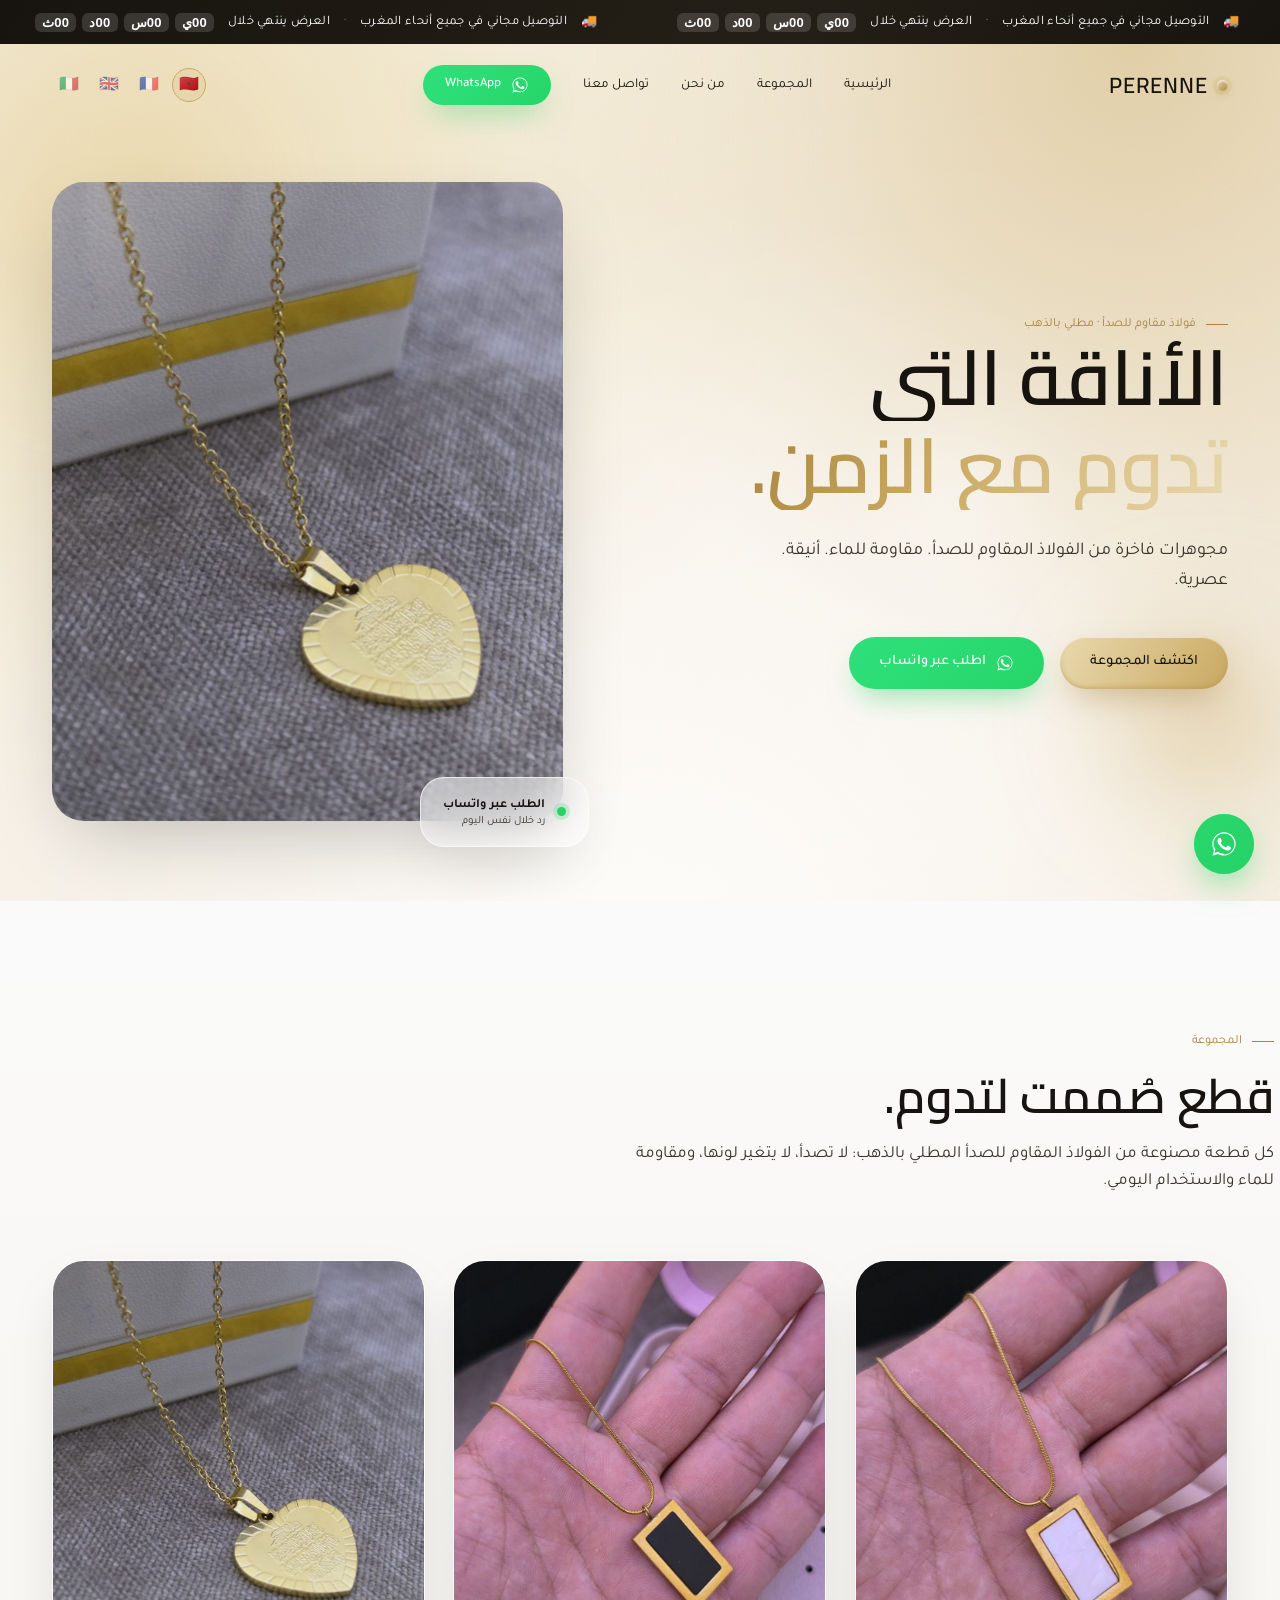
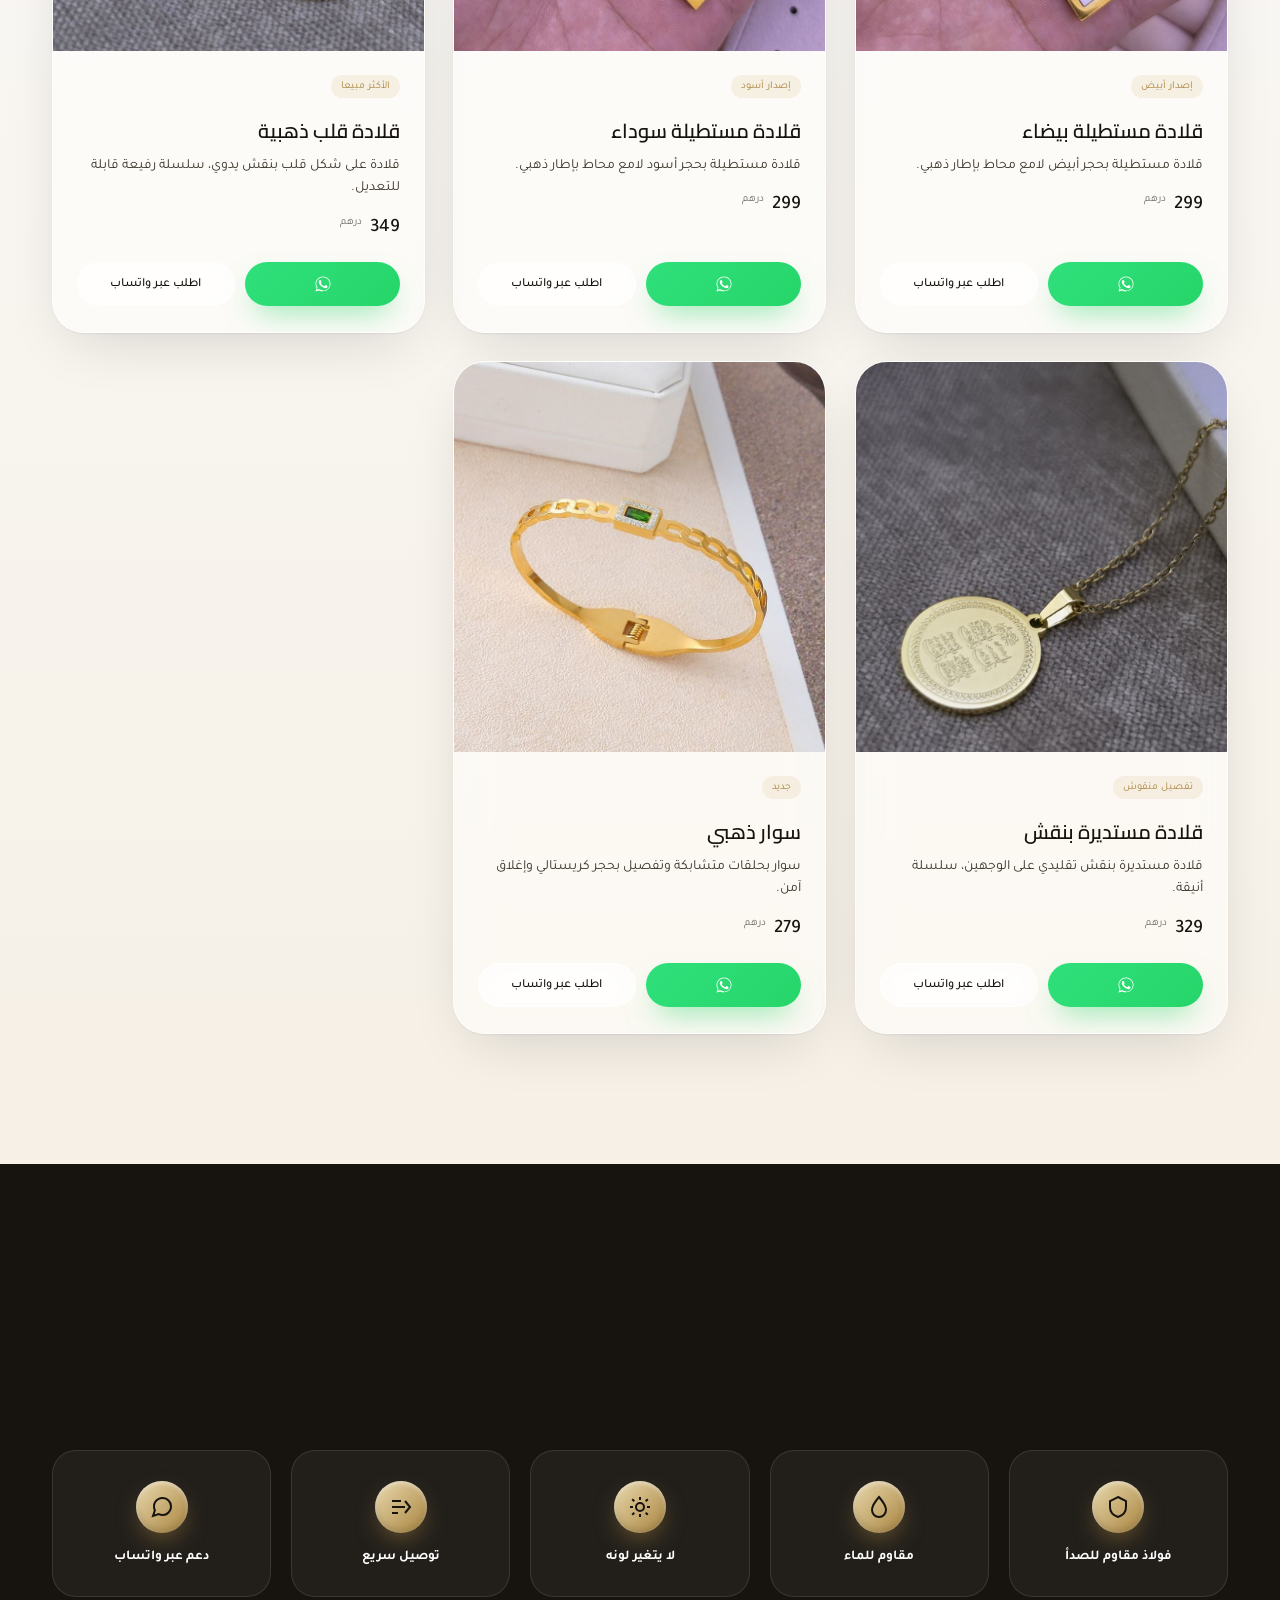
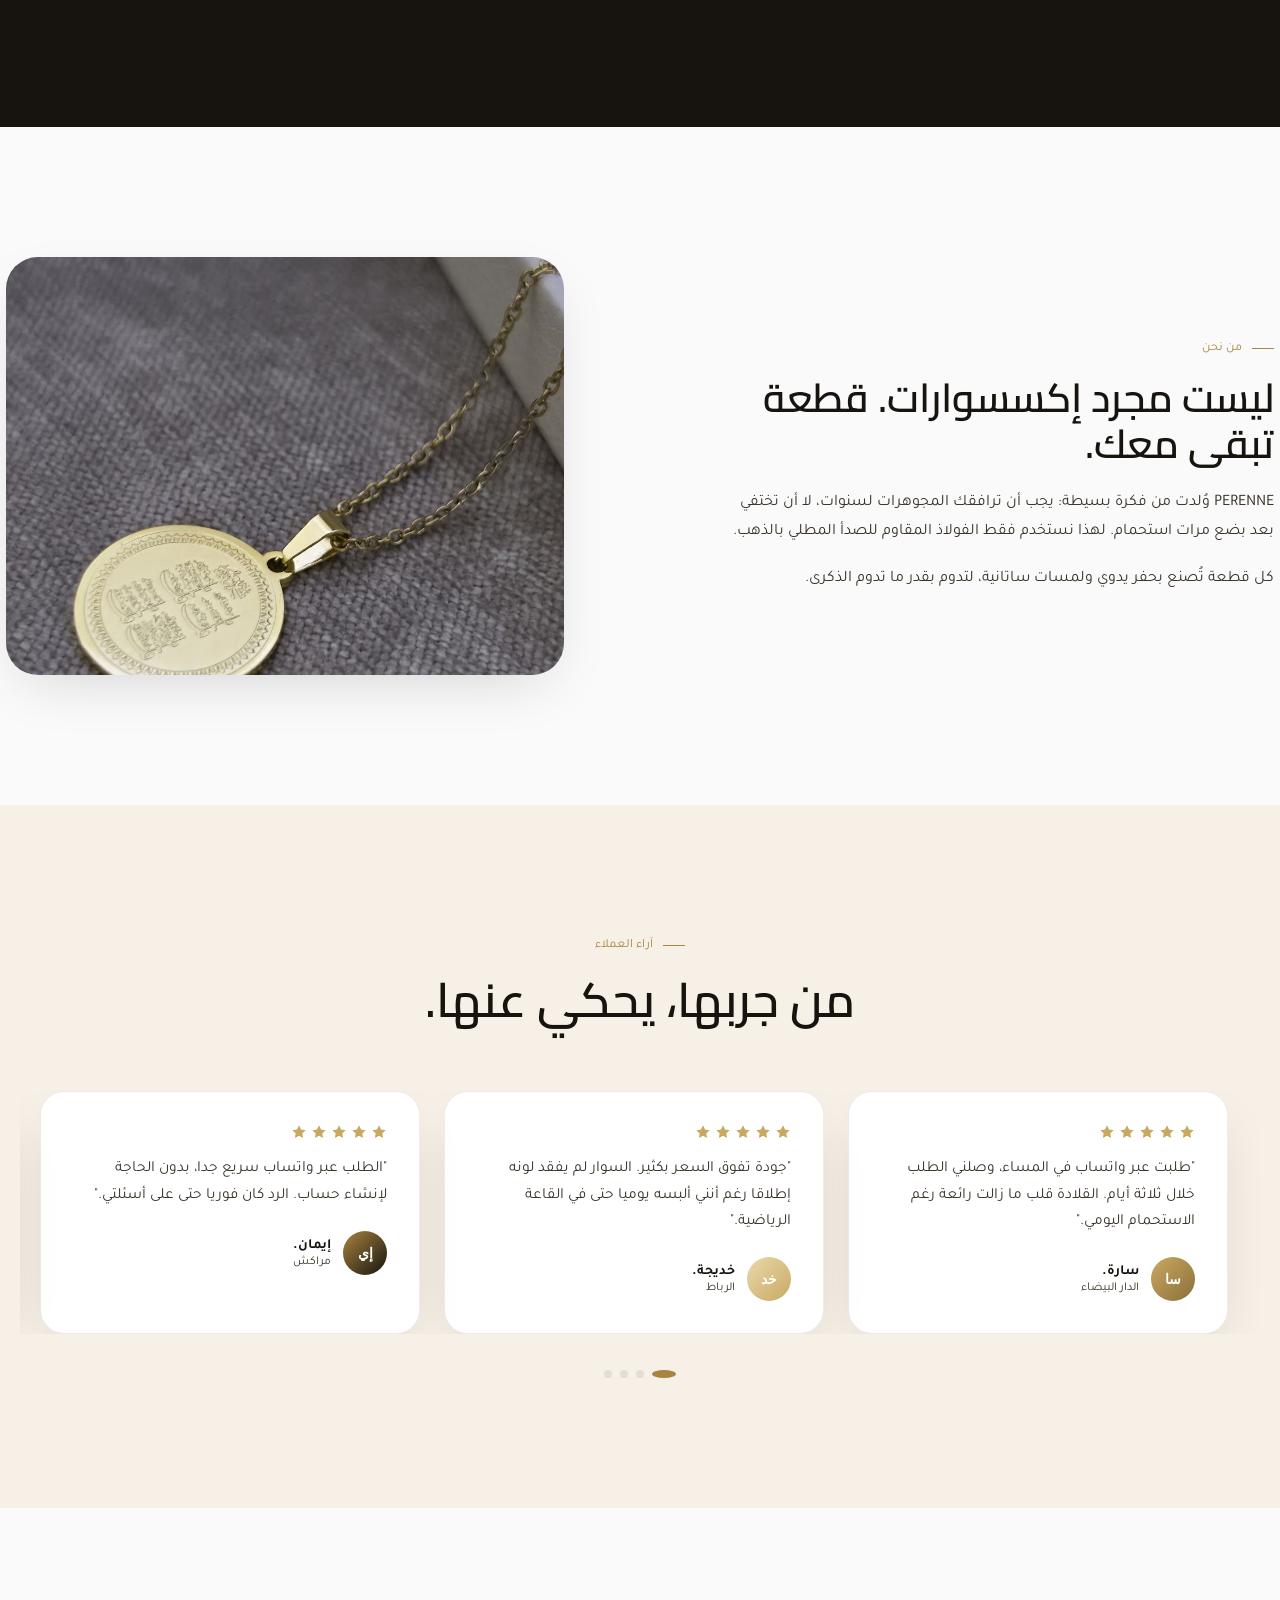
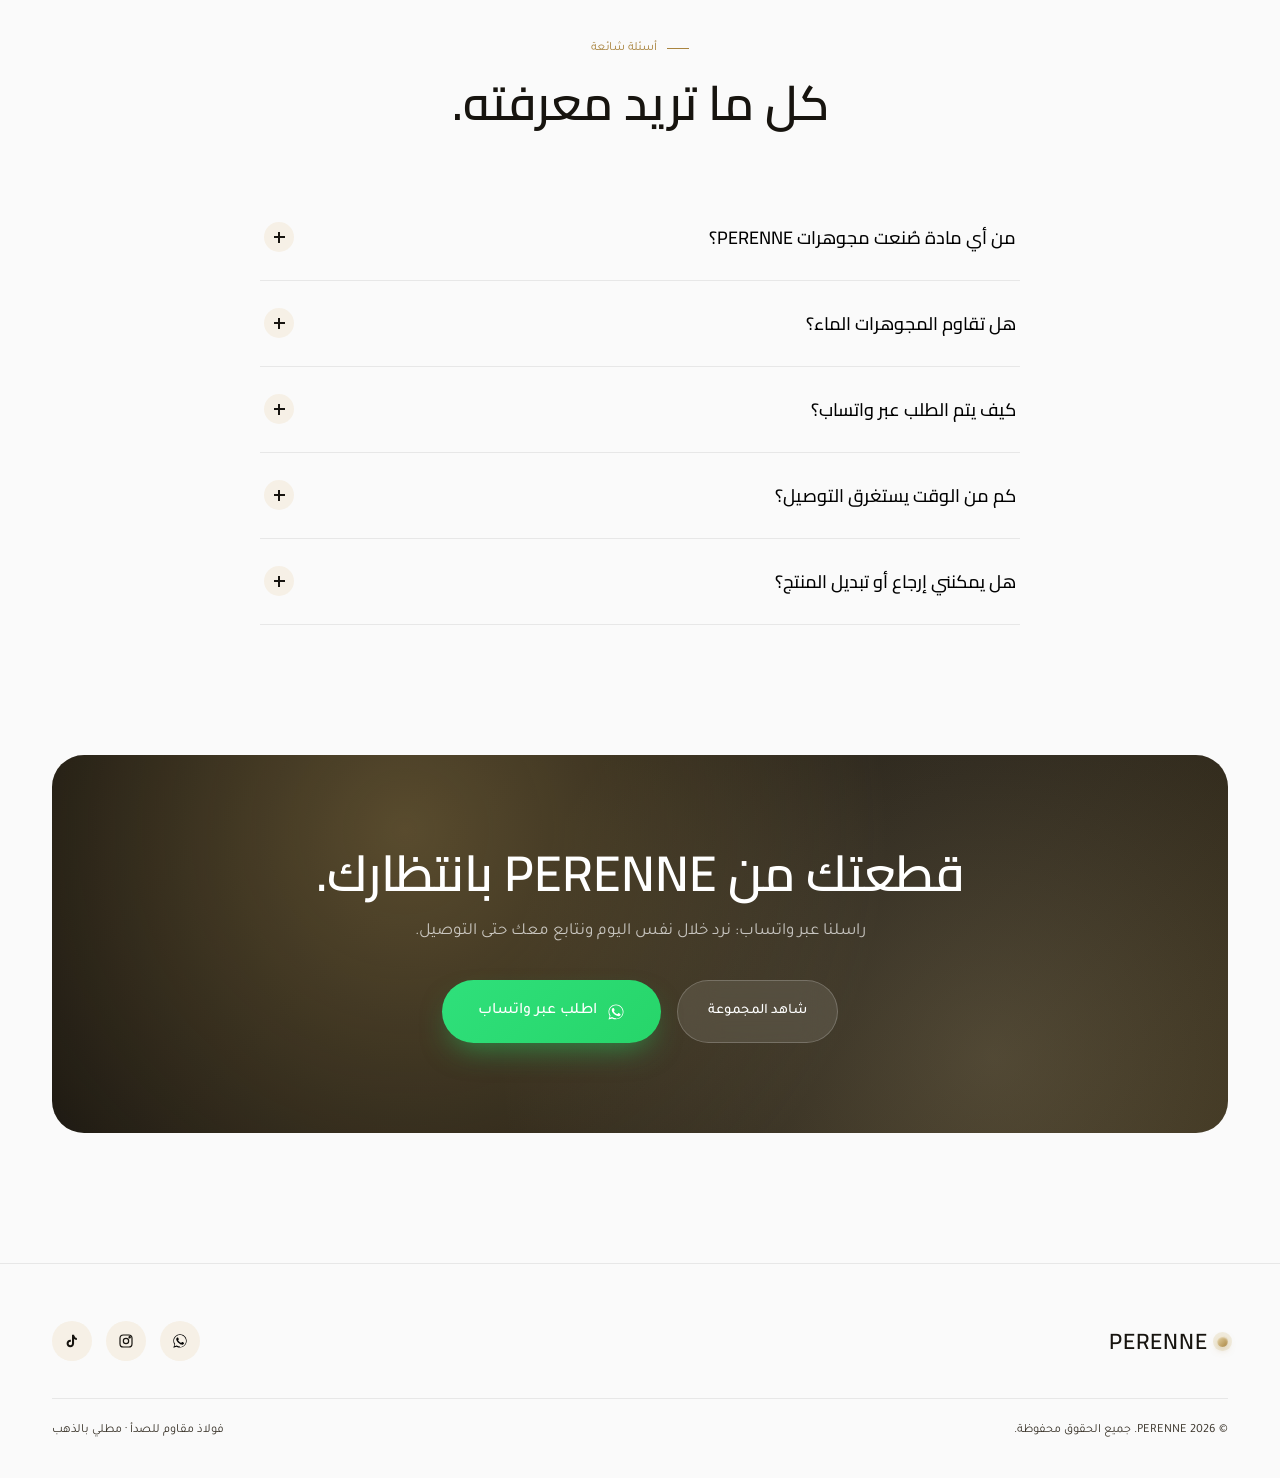
==== commit 113d2127: "Add files via upload" ====
--- a/index.html
+++ b/index.html
@@ -46,6 +46,9 @@
 
 <section id="hero">
   <div class="hero-bg"></div>
+  <div class="hero-orb o1"></div>
+  <div class="hero-orb o2"></div>
+  <div class="hero-orb o3"></div>
   <div class="container hero-grid">
     <div class="hero-copy">
       <div class="eyebrow reveal" data-i18n="hero.eyebrow">فولاذ مقاوم للصدأ · مطلي بالذهب</div>
@@ -72,7 +75,6 @@
       </div>
     </div>
   </div>
-  <div class="scroll-cue"><span data-i18n="hero.scroll">مرر للأسفل</span><span class="stick"></span></div>
 </section>
 
 <section id="collezione" class="section-pad">
--- a/style.css
+++ b/style.css
@@ -77,6 +77,11 @@
 .lang-switch button{width:34px;height:34px;border-radius:50%;display:flex;align-items:center;justify-content:center;font-size:16px;background:transparent;border:1.5px solid transparent;transition:all .35s var(--ease);opacity:.55;}
 .lang-switch button:hover{opacity:1;transform:translateY(-2px);}
 .lang-switch button.active{opacity:1;border-color:var(--gold);background:rgba(201,169,97,0.15);}
+#langSwitchMobile{display:none;}
+@media(max-width:900px){
+  #langSwitchDesktop{display:none;}
+  #langSwitchMobile{display:flex;}
+}
 
 #navbar{position:fixed;top:var(--topbar-h);left:0;right:0;z-index:200;padding:20px 0;transition:background .5s var(--ease),padding .5s var(--ease),box-shadow .5s var(--ease),border-color .5s var(--ease),top .3s;border-bottom:1px solid transparent;}
 #navbar.scrolled{background:rgba(250,250,250,0.72);backdrop-filter:blur(20px) saturate(160%);-webkit-backdrop-filter:blur(20px) saturate(160%);padding:13px 0;border-bottom:1px solid var(--line);box-shadow:0 8px 30px -20px rgba(23,20,15,0.2);}
@@ -336,3 +341,50 @@
 
 /* ============ QUICK ORDER on cards (link to product page) ============ */
 .p-actions .btn[href]{text-align:center;}
+
+/* ============ 3D DEPTH EFFECTS ============ */
+.hero-orb{
+  position:absolute;border-radius:50%;
+  filter:blur(50px);z-index:-1;pointer-events:none;
+  animation:orb-float 9s ease-in-out infinite;
+}
+.hero-orb.o1{width:320px;height:320px;top:8%;left:-6%;background:radial-gradient(circle,rgba(233,217,174,0.85),transparent 70%);animation-duration:11s;}
+.hero-orb.o2{width:260px;height:260px;bottom:6%;right:-4%;background:radial-gradient(circle,rgba(201,169,97,0.55),transparent 70%);animation-duration:8s;animation-delay:-3s;}
+.hero-orb.o3{width:180px;height:180px;top:46%;right:18%;background:radial-gradient(circle,rgba(255,255,255,0.9),transparent 70%);animation-duration:7s;animation-delay:-1.5s;}
+@keyframes orb-float{0%,100%{transform:translate(0,0) scale(1);}50%{transform:translate(-16px,-26px) scale(1.08);}}
+
+#hero .container{perspective:1400px;}
+.hero-card{transform-style:preserve-3d;transition:transform .35s cubic-bezier(.16,.84,.24,1), box-shadow .35s;}
+.hero-card::before{
+  content:'';position:absolute;inset:0;z-index:2;
+  background:linear-gradient(125deg,rgba(255,255,255,0.35) 0%,transparent 30%,transparent 70%,rgba(255,255,255,0.15) 100%);
+  mix-blend-mode:overlay;pointer-events:none;
+}
+
+.product-grid{perspective:1600px;}
+.p-card{transform-style:preserve-3d;will-change:transform;box-shadow:0 1px 2px rgba(23,20,15,0.06), var(--shadow-soft);}
+.p-card:hover{box-shadow:0 1px 2px rgba(23,20,15,0.08), var(--shadow-deep), 0 40px 90px -30px rgba(169,132,63,0.35);}
+.p-media{transform:translateZ(20px);}
+
+.product-page-gallery{transform-style:preserve-3d;transition:transform .35s cubic-bezier(.16,.84,.24,1);}
+
+.trust-item{transform-style:preserve-3d;}
+.trust-item:hover{box-shadow:0 30px 60px -20px rgba(0,0,0,0.45), 0 0 0 1px rgba(201,169,97,0.25) inset;}
+.trust-icon{box-shadow:0 10px 24px -6px rgba(169,132,63,0.6), inset 0 -3px 6px rgba(0,0,0,0.15), inset 0 2px 4px rgba(255,255,255,0.5);}
+
+.btn-gold{box-shadow:0 14px 34px -10px rgba(169,132,63,0.55), inset 0 1px 1px rgba(255,255,255,0.6), inset 0 -2px 4px rgba(169,132,63,0.4);}
+.btn-gold:active{transform:scale(0.96) translateY(1px);box-shadow:0 6px 16px -8px rgba(169,132,63,0.5), inset 0 2px 6px rgba(0,0,0,0.2);}
+.logo-mark{box-shadow:0 0 0 4px rgba(201,169,97,0.18), 0 3px 8px -2px rgba(169,132,63,0.7), inset 0 1px 2px rgba(255,255,255,0.8);}
+
+@media(prefers-reduced-motion: reduce){
+  .hero-orb{animation:none;}
+  .hero-card,.p-card,.product-page-gallery{transition:none !important;transform:none !important;}
+}
+
+/* ============ FORM STATUS ============ */
+.form-status{font-size:13.5px;line-height:1.6;border-radius:var(--radius-sm);padding:0;transition:all .3s var(--ease);}
+.form-status:empty{display:none;}
+.form-status.success{padding:14px 16px;margin-bottom:14px;background:rgba(37,211,102,0.12);border:1px solid rgba(37,211,102,0.35);color:#1a7a3e;}
+.form-status.error{padding:14px 16px;margin-bottom:14px;background:rgba(220,90,60,0.1);border:1px solid rgba(220,90,60,0.3);color:#a83e28;}
+.form-status.error a{color:var(--gold-deep);text-decoration:underline;font-weight:600;}
+#formSubmitBtn:disabled{opacity:.7;cursor:not-allowed;}
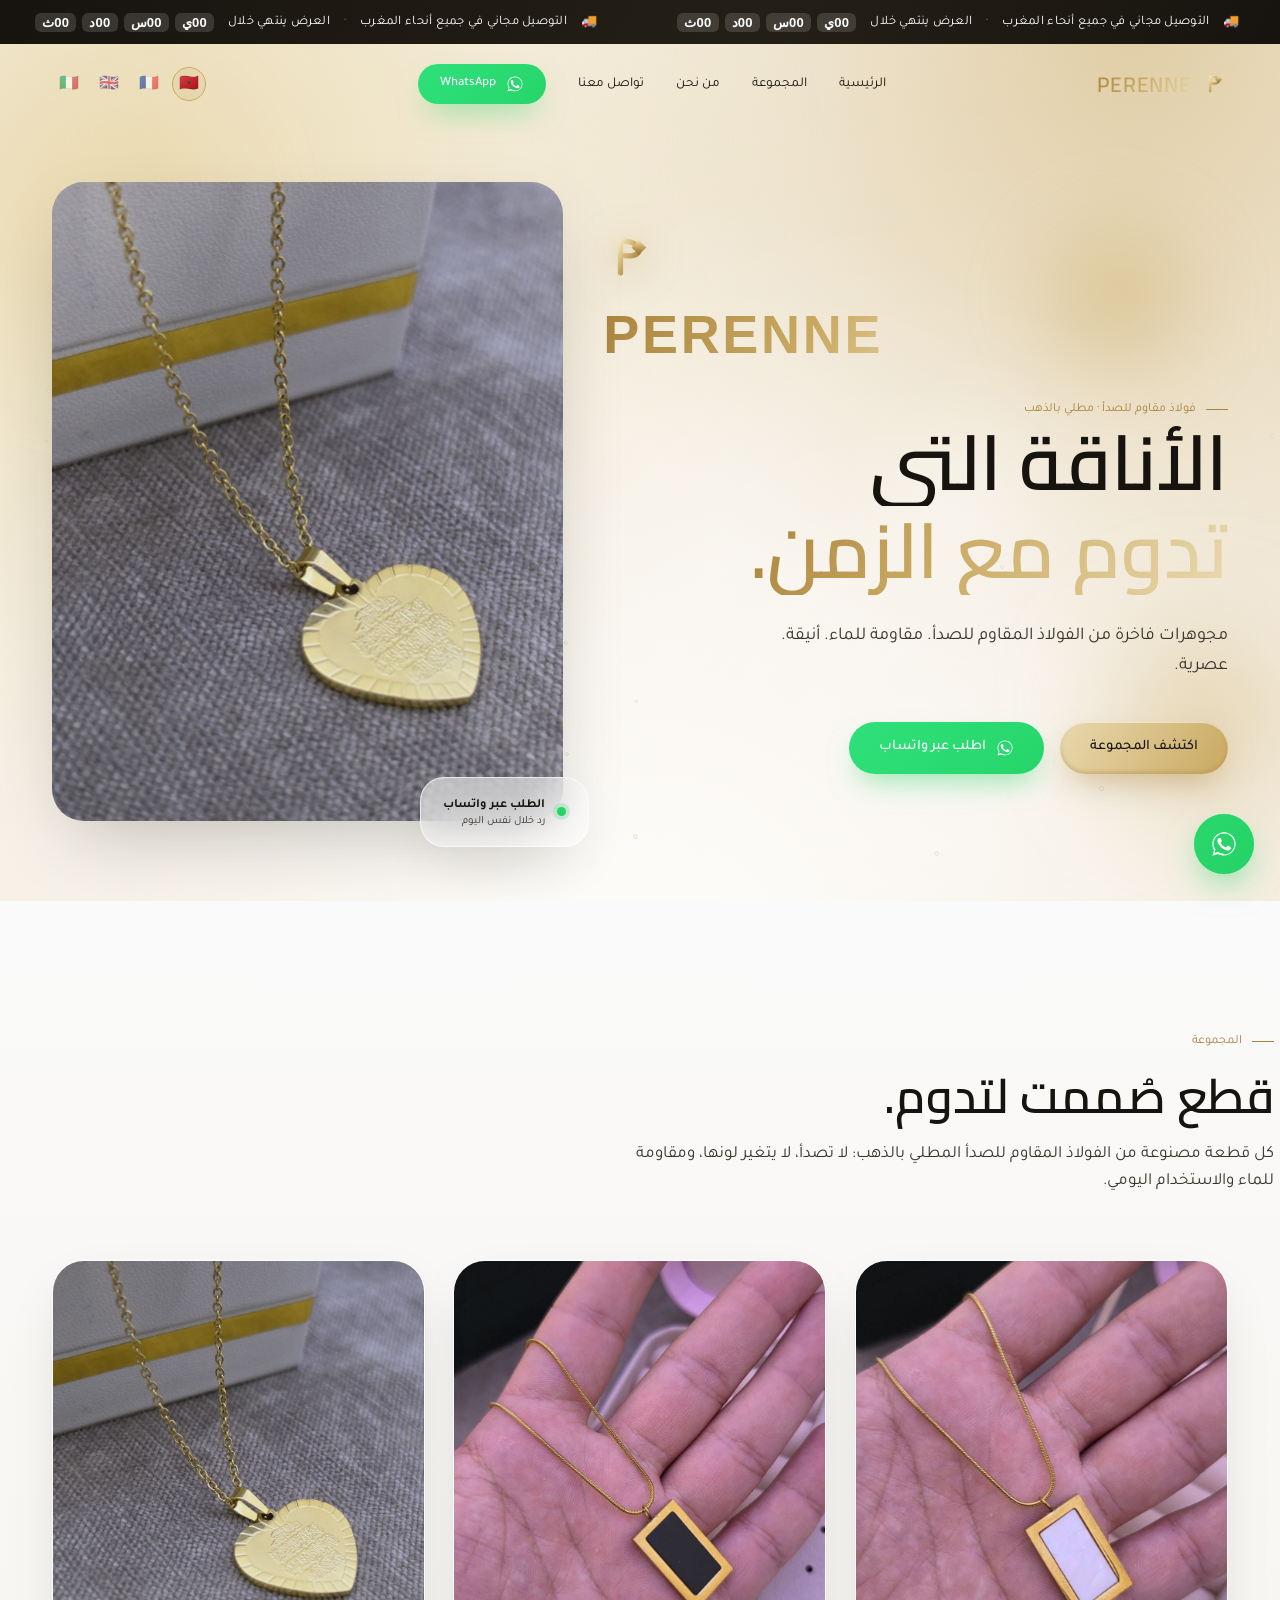
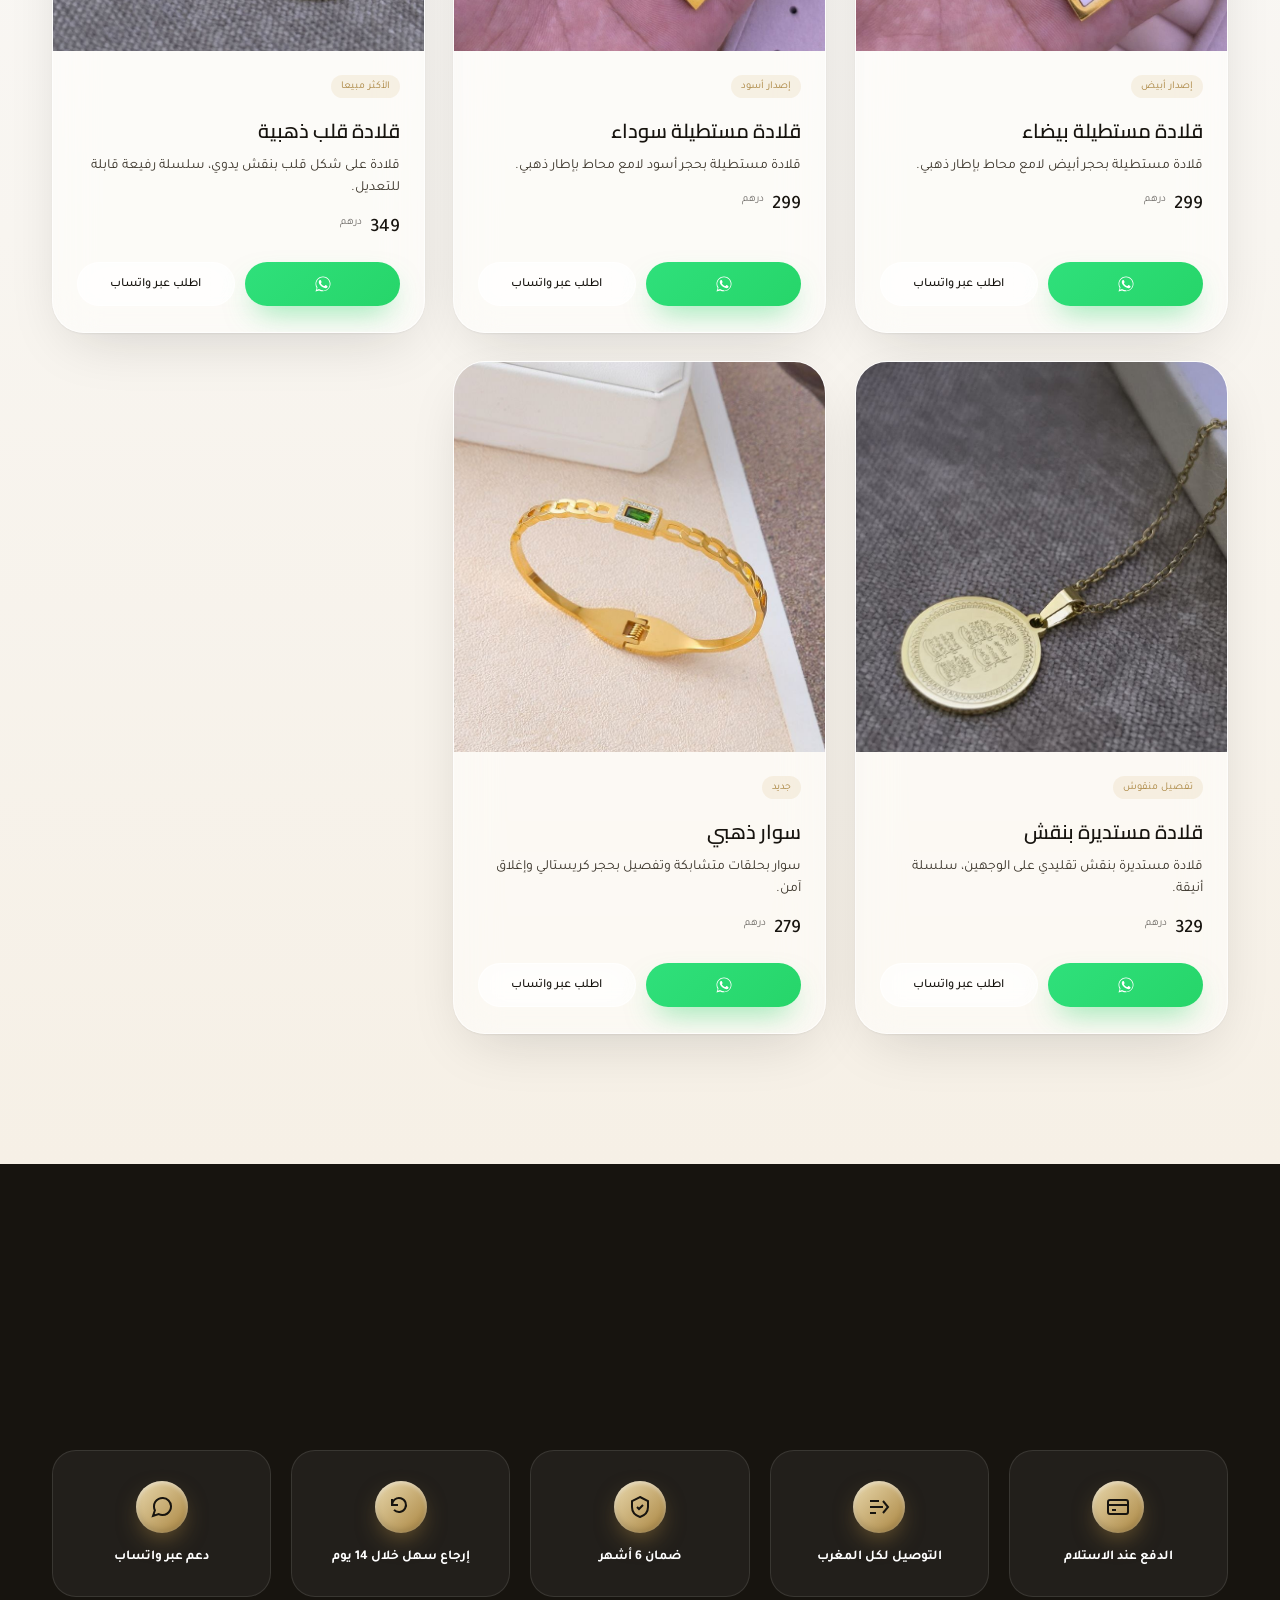
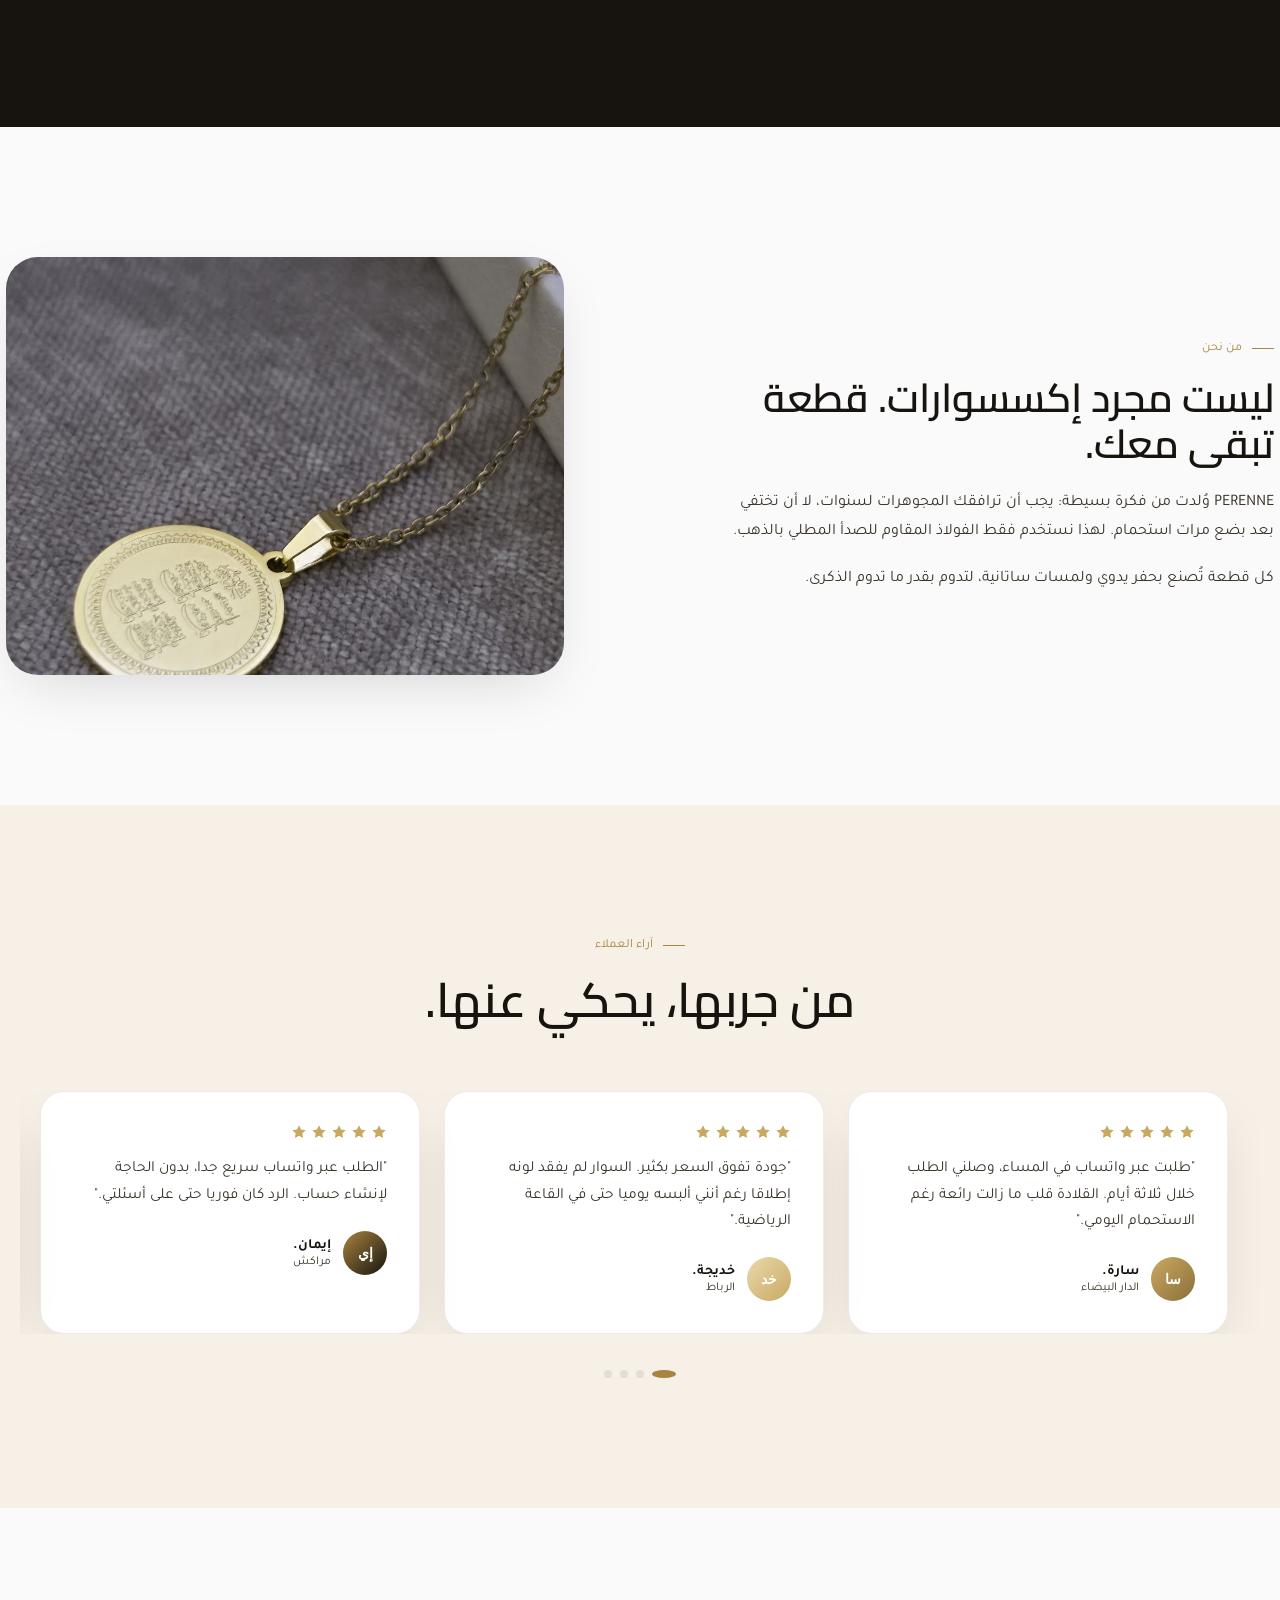
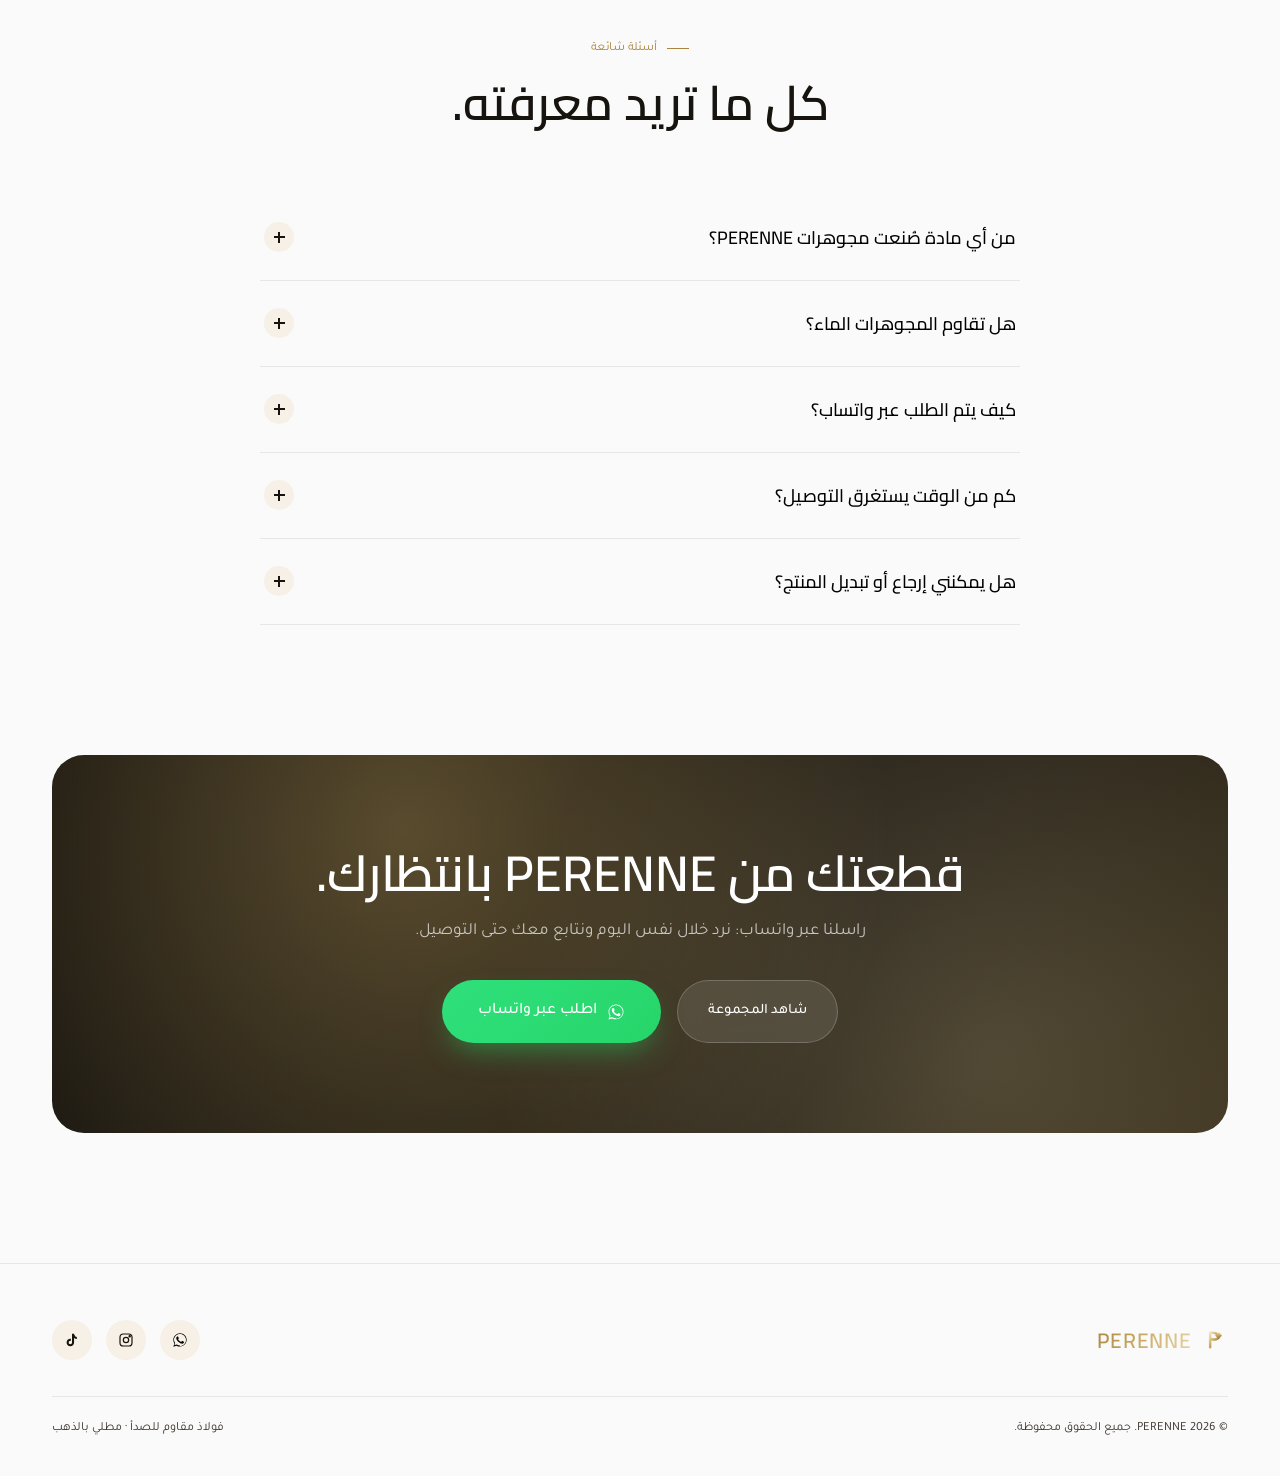
==== commit ecc7de01: "Add files via upload" ====
--- a/index.html
+++ b/index.html
@@ -12,10 +12,26 @@
 <link rel="preconnect" href="https://fonts.gstatic.com" crossorigin>
 <link rel="stylesheet" href="https://api.fontshare.com/v2/css?f[]=clash-display@600,500,400&f[]=general-sans@600,500,400&f[]=space-grotesk@500,400&display=swap">
 <link rel="stylesheet" href="https://fonts.googleapis.com/css2?family=Cairo:wght@400;500;600;700&family=Tajawal:wght@400;500;700&display=swap">
-<link rel="icon" href="data:image/svg+xml,%3Csvg xmlns='http://www.w3.org/2000/svg' viewBox='0 0 100 100'%3E%3Ccircle cx='50' cy='50' r='46' fill='none' stroke='%23C9A961' stroke-width='6'/%3E%3Ccircle cx='50' cy='50' r='26' fill='%23C9A961'/%3E%3C/svg%3E">
+<link rel="icon" type="image/svg+xml" href="data:image/svg+xml,%3Csvg%20xmlns%3D%27http%3A//www.w3.org/2000/svg%27%20viewBox%3D%270%200%2064%2064%27%3E%3Crect%20width%3D%2764%27%20height%3D%2764%27%20rx%3D%2716%27%20fill%3D%27%2317140F%27/%3E%3Cpath%20d%3D%27M20%2C50%20L20%2C14%20C33%2C13%2041%2C18%2041%2C24%20C41%2C30%2032%2C32.5%2020%2C29.5%27%20fill%3D%27none%27%20stroke%3D%27%23C9A961%27%20stroke-width%3D%275%27%20stroke-linecap%3D%27round%27%20stroke-linejoin%3D%27round%27/%3E%3Cg%20transform%3D%27rotate%2845%2041%2021%29%27%3E%3Crect%20x%3D%2736%27%20y%3D%2716%27%20width%3D%2710%27%20height%3D%2710%27%20fill%3D%27%23C9A961%27/%3E%3C/g%3E%3C/svg%3E">
+<link rel="canonical" href="https://tuosito.com/">
+<meta property="og:type" content="website">
+<meta property="og:url" content="https://tuosito.com/">
+<meta property="og:site_name" content="PERENNE">
+<meta name="twitter:card" content="summary">
+<meta name="twitter:title" content="PERENNE">
+<meta name="robots" content="index, follow">
 <link rel="stylesheet" href="style.css">
 </head>
 <body>
+<svg width="0" height="0" style="position:absolute" aria-hidden="true">
+  <defs>
+    <linearGradient id="logoGold" x1="0%" y1="0%" x2="100%" y2="100%">
+      <stop offset="0%" stop-color="#F3E4BC"/>
+      <stop offset="45%" stop-color="#C9A961"/>
+      <stop offset="100%" stop-color="#8B6F3A"/>
+    </linearGradient>
+  </defs>
+</svg>
 
 <div id="topbar">
   <div class="topbar-inner">
@@ -25,7 +41,7 @@
 
 <nav id="navbar">
   <div class="container nav-inner">
-    <a href="#hero" class="logo"><span class="logo-mark"></span>PERENNE</a>
+    <a href="#hero" class="logo"><svg class="logo-icon" viewBox="0 0 64 64" aria-hidden="true"><path d="M20,50 L20,14 C33,13 41,18 41,24 C41,30 32,32.5 20,29.5" fill="none" stroke="url(#logoGold)" stroke-width="6" stroke-linecap="round" stroke-linejoin="round"/><g transform="rotate(45 41 21)"><rect x="35" y="15" width="12" height="12" fill="url(#logoGold)"/></g></svg><span class="logo-text">PERENNE</span></a>
     <div class="nav-links" id="navLinks">
       <a href="#hero" data-i18n="nav.home">الرئيسية</a>
       <a href="#collezione" data-i18n="nav.collection">المجموعة</a>
@@ -49,8 +65,14 @@
   <div class="hero-orb o1"></div>
   <div class="hero-orb o2"></div>
   <div class="hero-orb o3"></div>
+  <div id="heroParticles" style="position:absolute;inset:0;overflow:hidden;pointer-events:none;"></div>
   <div class="container hero-grid">
     <div class="hero-copy">
+      <div class="hero-brand">
+        <div class="hero-brand-glow"></div>
+        <svg class="hero-brand-icon" viewBox="0 0 64 64" aria-hidden="true"><path d="M20,50 L20,14 C33,13 41,18 41,24 C41,30 32,32.5 20,29.5" fill="none" stroke="url(#logoGold)" stroke-width="6" stroke-linecap="round" stroke-linejoin="round"/><g transform="rotate(45 41 21)"><rect x="35" y="15" width="12" height="12" fill="url(#logoGold)"/></g></svg>
+        <div class="hero-brand-word">PERENNE</div>
+      </div>
       <div class="eyebrow reveal" data-i18n="hero.eyebrow">فولاذ مقاوم للصدأ · مطلي بالذهب</div>
       <h1 class="hero-title">
         <span class="line"><span data-i18n="hero.title1">الأناقة التي</span></span>
@@ -152,7 +174,7 @@
 <footer>
   <div class="container">
     <div class="footer-inner">
-      <a href="#hero" class="logo"><span class="logo-mark"></span>PERENNE</a>
+      <a href="#hero" class="logo"><svg class="logo-icon" viewBox="0 0 64 64" aria-hidden="true"><path d="M20,50 L20,14 C33,13 41,18 41,24 C41,30 32,32.5 20,29.5" fill="none" stroke="url(#logoGold)" stroke-width="6" stroke-linecap="round" stroke-linejoin="round"/><g transform="rotate(45 41 21)"><rect x="35" y="15" width="12" height="12" fill="url(#logoGold)"/></g></svg><span class="logo-text">PERENNE</span></a>
       <div class="footer-social">
         <a href="#" data-wa-generic aria-label="WhatsApp"><svg viewBox="0 0 24 24"><path d="M17.5 14.4c-.3-.1-1.7-.9-2-1-.3-.1-.5-.1-.6.1-.2.3-.7 1-.9 1.2-.2.2-.3.2-.6.1-.3-.1-1.3-.5-2.4-1.5-.9-.8-1.5-1.8-1.7-2.1-.2-.3 0-.5.1-.6.1-.1.3-.3.4-.5.1-.1.2-.3.3-.4.1-.2 0-.3 0-.5s-.6-1.5-.9-2c-.2-.5-.5-.4-.6-.4h-.5c-.2 0-.5.1-.7.3-.3.3-1 1-1 2.4s1 2.8 1.2 3c.1.2 2 3.1 4.9 4.3.7.3 1.2.5 1.6.6.7.2 1.3.2 1.8.1.5-.1 1.7-.7 1.9-1.3.2-.7.2-1.2.2-1.3-.1-.1-.3-.2-.6-.3z"/><path d="M12 2C6.5 2 2 6.5 2 12c0 1.9.5 3.7 1.5 5.3L2 22l4.8-1.5c1.5.8 3.3 1.3 5.2 1.3 5.5 0 10-4.5 10-10S17.5 2 12 2zm0 18.3c-1.7 0-3.4-.5-4.8-1.4l-.3-.2-3.2 1 1-3.2-.2-.3C3.5 14.7 3 13.4 3 12c0-4.9 4.1-9 9-9s9 4.1 9 9-4.1 9-9 9z"/></svg></a>
         <a href="#" aria-label="Instagram"><svg viewBox="0 0 24 24" fill="none" stroke="currentColor" stroke-width="1.8"><rect x="3" y="3" width="18" height="18" rx="5"/><circle cx="12" cy="12" r="4"/><circle cx="17.5" cy="6.5" r="1"/></svg></a>
--- a/style.css
+++ b/style.css
@@ -388,3 +388,103 @@
 .form-status.error{padding:14px 16px;margin-bottom:14px;background:rgba(220,90,60,0.1);border:1px solid rgba(220,90,60,0.3);color:#a83e28;}
 .form-status.error a{color:var(--gold-deep);text-decoration:underline;font-weight:600;}
 #formSubmitBtn:disabled{opacity:.7;cursor:not-allowed;}
+
+/* ============ LOGO — icona + testo fusi ============ */
+.logo{display:flex;align-items:center;gap:10px;}
+.logo-icon{width:26px;height:26px;flex-shrink:0;transition:transform .5s var(--ease);}
+.logo:hover .logo-icon{transform:rotate(-8deg) scale(1.08);}
+.logo-text{
+  font-family:var(--ff-display);font-size:21px;font-weight:600;
+  letter-spacing:0.14em;
+  background:linear-gradient(120deg,var(--gold-deep),var(--gold) 45%,var(--gold-light));
+  -webkit-background-clip:text;background-clip:text;color:transparent;
+}
+[dir="rtl"] .logo-text{font-family:var(--ff-ar-display);letter-spacing:0.04em;}
+
+/* ============ HERO BRAND LOCKUP (logo grande, punto focale) ============ */
+.hero-brand{
+  display:flex;flex-direction:column;align-items:flex-start;gap:18px;
+  margin-bottom:34px;position:relative;
+}
+[dir="rtl"] .hero-brand{align-items:flex-end;}
+.hero-brand-glow{
+  position:absolute;top:50%;left:0;transform:translateY(-50%);
+  width:220px;height:220px;border-radius:50%;
+  background:radial-gradient(circle,rgba(201,169,97,0.45),transparent 70%);
+  filter:blur(30px);z-index:-1;
+  animation:brand-glow-pulse 4s ease-in-out infinite;
+}
+[dir="rtl"] .hero-brand-glow{left:auto;right:0;}
+@keyframes brand-glow-pulse{0%,100%{opacity:0.6;transform:translateY(-50%) scale(1);}50%{opacity:1;transform:translateY(-50%) scale(1.15);}}
+.hero-brand-icon{
+  width:56px;height:56px;
+  opacity:0;transform:scale(0.6) rotate(-15deg);
+  animation:brand-icon-in 1s cubic-bezier(.16,.84,.24,1) 0.1s forwards;
+  filter:drop-shadow(0 6px 18px rgba(169,132,63,0.5));
+}
+@keyframes brand-icon-in{to{opacity:1;transform:scale(1) rotate(0);}}
+.hero-brand-word{
+  font-family:var(--ff-display);
+  font-size:clamp(30px,4.4vw,54px);
+  font-weight:600;letter-spacing:0.16em;
+  background:linear-gradient(120deg,var(--gold-deep) 0%,var(--gold) 35%,var(--gold-light) 60%,var(--gold) 100%);
+  background-size:220% auto;
+  -webkit-background-clip:text;background-clip:text;color:transparent;
+  opacity:0;transform:translateY(14px);
+  animation:brand-word-in 1s cubic-bezier(.16,.84,.24,1) 0.35s forwards, brand-shimmer 6s linear infinite 1.4s;
+}
+@keyframes brand-word-in{to{opacity:1;transform:translateY(0);}}
+@keyframes brand-shimmer{0%{background-position:0% 50%;}100%{background-position:200% 50%;}}
+[dir="rtl"] .hero-brand-word{letter-spacing:0.05em;}
+
+/* Particelle luminose leggere nell'hero */
+.hero-particle{
+  position:absolute;border-radius:50%;
+  background:radial-gradient(circle,rgba(255,255,255,0.9),rgba(201,169,97,0.3) 60%,transparent 75%);
+  pointer-events:none;z-index:0;
+  animation:particle-drift linear infinite;
+}
+@keyframes particle-drift{
+  0%{transform:translateY(0) translateX(0);opacity:0;}
+  10%{opacity:0.9;}
+  90%{opacity:0.5;}
+  100%{transform:translateY(-140px) translateX(20px);opacity:0;}
+}
+@media(prefers-reduced-motion: reduce){
+  .hero-brand-icon,.hero-brand-word,.hero-brand-glow,.hero-particle{animation:none !important;opacity:1;transform:none;}
+}
+
+/* ============ PRODUCT PAGE — BADGES ============ */
+.pp-badges{display:flex;flex-wrap:wrap;gap:8px;margin-bottom:16px;}
+.pp-badge{
+  font-family:var(--ff-mono);font-size:12px;font-weight:500;
+  padding:7px 14px;border-radius:100px;
+  background:linear-gradient(120deg,var(--gold-light),var(--gold));
+  color:var(--ink);box-shadow:0 6px 16px -6px rgba(169,132,63,0.5);
+}
+[dir="rtl"] .pp-badge{font-family:var(--ff-ar-body);}
+
+/* ============ PRODUCT PAGE — STORY ============ */
+#pp-story{background:var(--ink);color:#fff;}
+.pp-story-inner{max-width:760px;margin:0 auto;text-align:center;}
+#pp-story .eyebrow{color:var(--gold-light);justify-content:center;}
+#pp-story .eyebrow::before{background:var(--gold-light);}
+#pp-story h2{font-size:clamp(26px,3.4vw,38px);margin:16px 0 22px;}
+#pp-story p{font-size:17px;line-height:1.85;color:rgba(255,255,255,0.75);}
+
+/* ============ PRODUCT PAGE — REVIEWS ============ */
+.pp-reviews-grid{display:grid;grid-template-columns:repeat(3,1fr);gap:22px;}
+@media(max-width:980px){.pp-reviews-grid{grid-template-columns:repeat(2,1fr);}}
+@media(max-width:620px){.pp-reviews-grid{grid-template-columns:1fr;}}
+.review-card{
+  background:var(--white);border:1px solid var(--line);border-radius:var(--radius-lg);
+  padding:24px;box-shadow:var(--shadow-soft);transition:transform .4s var(--ease);
+}
+.review-card:hover{transform:translateY(-4px);}
+.review-head{display:flex;align-items:center;gap:12px;}
+.review-head b{display:block;font-size:14px;}
+.review-head span{display:block;font-size:12px;color:var(--ink-soft);}
+.review-card .t-stars svg{fill:var(--gold);width:14px;height:14px;}
+.review-card .t-quote{font-size:14.5px;}
+#pp-reviews .section-head h2{font-family:var(--ff-mono);font-size:20px;letter-spacing:0.02em;}
+[dir="rtl"] #pp-reviews .section-head h2{font-family:var(--ff-ar-body);}
